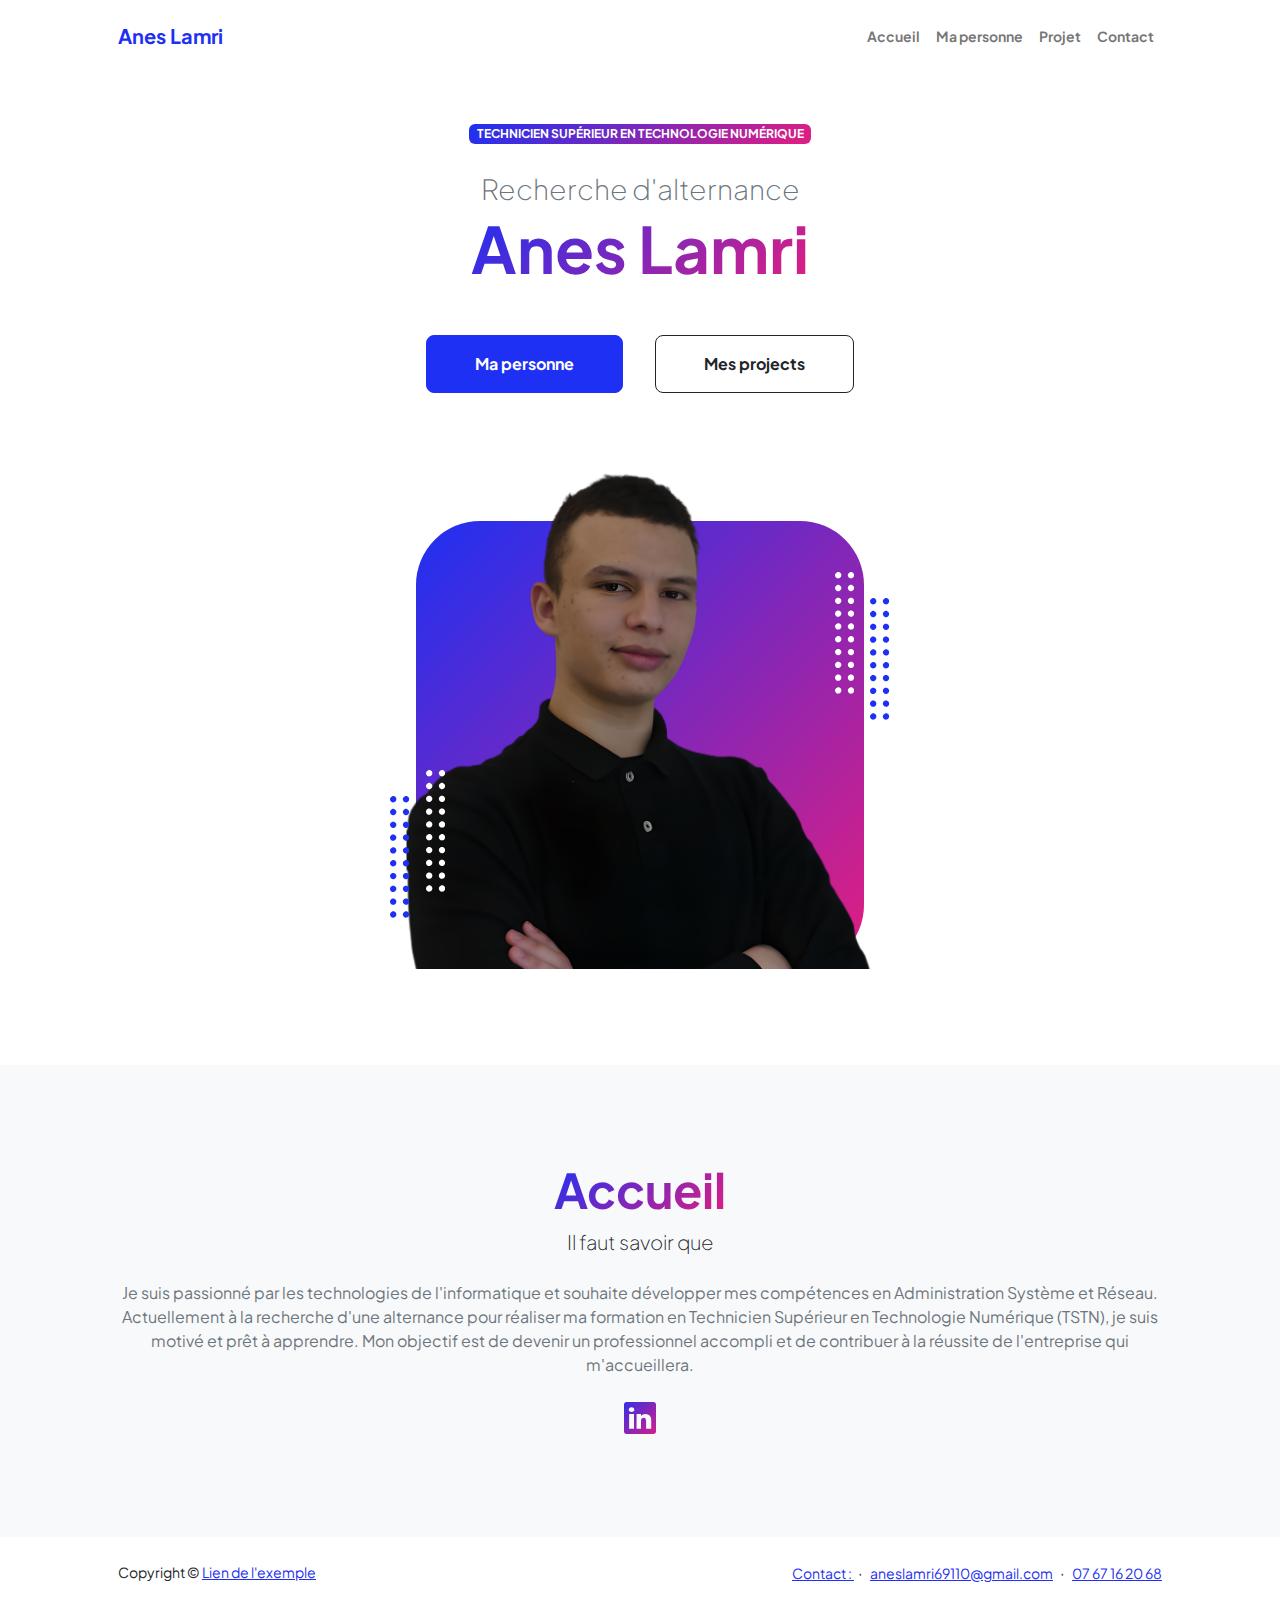
==== index.html @ cb982671 "modification footer, scrollbar, icone" ====
<!DOCTYPE html>
<html lang="fr">

<head>
    <meta charset="utf-8" />
    <meta name="viewport" content="width=device-width, initial-scale=1, shrink-to-fit=no" />
    <meta name="description" content="" />
    <meta name="author" content="" />
    <title>Anes Lamri</title>
    <!-- Favicon-->
    <link rel="icon" type="image/x-icon" href="assets/icone.ico" />
    <!-- Custom Google font-->
    <link rel="preconnect" href="https://fonts.googleapis.com" />
    <link rel="preconnect" href="https://fonts.gstatic.com" crossorigin />
    <link
        href="https://fonts.googleapis.com/css2?family=Plus+Jakarta+Sans:wght@100;200;300;400;500;600;700;800;900&amp;display=swap"
        rel="stylesheet" />
    <!-- Bootstrap icons-->
    <link href="https://cdn.jsdelivr.net/npm/bootstrap-icons@1.8.1/font/bootstrap-icons.css" rel="stylesheet" />
    <!-- Core theme CSS (includes Bootstrap)-->
    <link href="css/styles.css" rel="stylesheet" />
</head>

<body class="d-flex flex-column h-100">
    <main class="flex-shrink-0">
        <!-- Navigation-->
        <nav class="navbar navbar-expand-lg navbar-light bg-white py-3">
            <div class="container px-5">
                <a class="navbar-brand" href="index.html"><span class="fw-bolder text-primary">Anes Lamri</span></a>
                <button class="navbar-toggler" type="button" data-bs-toggle="collapse"
                    data-bs-target="#navbarSupportedContent" aria-controls="navbarSupportedContent"
                    aria-expanded="false" aria-label="Toggle navigation"><span
                        class="navbar-toggler-icon"></span></button>
                <div class="collapse navbar-collapse" id="navbarSupportedContent">
                    <ul class="navbar-nav ms-auto mb-2 mb-lg-0 small fw-bolder">
                        <li class="nav-item"><a class="nav-link" href="index.html">Accueil</a></li>
                        <li class="nav-item"><a class="nav-link" href="resume.html">Ma personne</a></li>
                        <li class="nav-item"><a class="nav-link" href="projects.html">Projet</a></li>
                        <li class="nav-item"><a class="nav-link" href="contact.html">Contact</a></li>
                    </ul>
                </div>
            </div>
        </nav>
        <!-- Header-->
        <header class="py-5">
            <div class="container px-5 pb-5">
                <div class="row gx-5 align-items-center">
                    <div class="col-xxl-5">
                        <!-- Header text content-->
                        <div class="text-center text-xxl-start">
                            <div class="badge bg-gradient-primary-to-secondary text-white mb-4">
                                <div class="text-uppercase">Technicien Supérieur en Technologie Numérique</div>
                            </div>
                            <div class="fs-3 fw-light text-muted">Recherche d'alternance</div>
                            <h1 class="display-3 fw-bolder mb-5"><span class="text-gradient d-inline">Anes Lamri</span>
                            </h1>
                            <div
                                class="d-grid gap-3 d-sm-flex justify-content-sm-center justify-content-xxl-start mb-3">
                                <a class="btn btn-primary btn-lg px-5 py-3 me-sm-3 fs-6 fw-bolder" href="resume.html">Ma
                                    personne</a>
                                <a class="btn btn-outline-dark btn-lg px-5 py-3 fs-6 fw-bolder" href="projects.html">Mes
                                    projects</a>
                            </div>
                        </div>
                    </div>
                    <div class="col-xxl-7">
                        <!-- Header profile picture-->
                        <div class="d-flex justify-content-center mt-5 mt-xxl-0">
                            <div class="profile bg-gradient-primary-to-secondary">
                                <!-- TIP: For best results, use a photo with a transparent background like the demo example below-->
                                <!-- Watch a tutorial on how to do this on YouTube (link)-->
                                <img class="profile-img" src="assets/PhotodeProfil.png" alt="..." />
                                <div class="dots-1">
                                    <!-- SVG Dots-->
                                    <svg version="1.1" xmlns="http://www.w3.org/2000/svg"
                                        xmlns:xlink="http://www.w3.org/1999/xlink" x="0px" y="0px"
                                        viewBox="0 0 191.6 1215.4" style="enable-background: new 0 0 191.6 1215.4"
                                        xml:space="preserve">
                                        <g transform="translate(0.000000,1280.000000) scale(0.100000,-0.100000)">
                                            <path
                                                d="M227.7,12788.6c-105-35-200-141-222-248c-43-206,163-412,369-369c155,32,275,190,260,339c-11,105-90,213-190,262        C383.7,12801.6,289.7,12808.6,227.7,12788.6z">
                                            </path>
                                            <path
                                                d="M1507.7,12788.6c-151-50-253-216-222-362c25-119,136-230,254-255c194-41,395,142,375,339c-11,105-90,213-190,262        C1663.7,12801.6,1569.7,12808.6,1507.7,12788.6z">
                                            </path>
                                            <path
                                                d="M227.7,11508.6c-105-35-200-141-222-248c-43-206,163-412,369-369c155,32,275,190,260,339c-11,105-90,213-190,262        C383.7,11521.6,289.7,11528.6,227.7,11508.6z">
                                            </path>
                                            <path
                                                d="M1507.7,11508.6c-151-50-253-216-222-362c25-119,136-230,254-255c194-41,395,142,375,339c-11,105-90,213-190,262        C1663.7,11521.6,1569.7,11528.6,1507.7,11508.6z">
                                            </path>
                                            <path
                                                d="M227.7,10228.6c-105-35-200-141-222-248c-43-206,163-412,369-369c155,32,275,190,260,339c-11,105-90,213-190,262        C383.7,10241.6,289.7,10248.6,227.7,10228.6z">
                                            </path>
                                            <path
                                                d="M1507.7,10228.6c-105-35-200-141-222-248c-43-206,163-412,369-369c155,32,275,190,260,339c-11,105-90,213-190,262        C1663.7,10241.6,1569.7,10248.6,1507.7,10228.6z">
                                            </path>
                                            <path
                                                d="M227.7,8948.6c-105-35-200-141-222-248c-43-206,163-412,369-369c155,32,275,190,260,339c-11,105-90,213-190,262        C383.7,8961.6,289.7,8968.6,227.7,8948.6z">
                                            </path>
                                            <path
                                                d="M1507.7,8948.6c-105-35-200-141-222-248c-43-206,163-412,369-369c155,32,275,190,260,339c-11,105-90,213-190,262        C1663.7,8961.6,1569.7,8968.6,1507.7,8948.6z">
                                            </path>
                                            <path
                                                d="M227.7,7668.6c-105-35-200-141-222-248c-43-206,163-412,369-369c155,32,275,190,260,339c-11,105-90,213-190,262        C383.7,7681.6,289.7,7688.6,227.7,7668.6z">
                                            </path>
                                            <path
                                                d="M1507.7,7668.6c-105-35-200-141-222-248c-43-206,163-412,369-369c155,32,275,190,260,339c-11,105-90,213-190,262        C1663.7,7681.6,1569.7,7688.6,1507.7,7668.6z">
                                            </path>
                                            <path
                                                d="M227.7,6388.6c-105-35-200-141-222-248c-43-206,163-412,369-369c155,32,275,190,260,339c-11,105-90,213-190,262        C383.7,6401.6,289.7,6408.6,227.7,6388.6z">
                                            </path>
                                            <path
                                                d="M1507.7,6388.6c-105-35-200-141-222-248c-43-206,163-412,369-369c155,32,275,190,260,339c-11,105-90,213-190,262        C1663.7,6401.6,1569.7,6408.6,1507.7,6388.6z">
                                            </path>
                                            <path
                                                d="M227.7,5108.6c-105-35-200-141-222-248c-43-206,163-412,369-369c155,32,275,190,260,339c-11,105-90,213-190,262        C383.7,5121.6,289.7,5128.6,227.7,5108.6z">
                                            </path>
                                            <path
                                                d="M1507.7,5108.6c-105-35-200-141-222-248c-43-206,163-412,369-369c155,32,275,190,260,339c-11,105-90,213-190,262        C1663.7,5121.6,1569.7,5128.6,1507.7,5108.6z">
                                            </path>
                                            <path
                                                d="M227.7,3828.6c-105-35-200-141-222-248c-43-206,163-412,369-369c155,32,275,190,260,339c-11,105-90,213-190,262        C383.7,3841.6,289.7,3848.6,227.7,3828.6z">
                                            </path>
                                            <path
                                                d="M1507.7,3828.6c-105-35-200-141-222-248c-43-206,163-412,369-369c155,32,275,190,260,339c-11,105-90,213-190,262        C1663.7,3841.6,1569.7,3848.6,1507.7,3828.6z">
                                            </path>
                                            <path
                                                d="M227.7,2548.6c-105-35-200-141-222-248c-43-206,163-412,369-369c155,32,275,190,260,339c-11,105-90,213-190,262        C383.7,2561.6,289.7,2568.6,227.7,2548.6z">
                                            </path>
                                            <path
                                                d="M1507.7,2548.6c-105-35-200-141-222-248c-43-206,163-412,369-369c155,32,275,190,260,339c-11,105-90,213-190,262        C1663.7,2561.6,1569.7,2568.6,1507.7,2548.6z">
                                            </path>
                                            <path
                                                d="M227.7,1268.6c-105-35-200-141-222-248c-43-206,163-412,369-369c155,32,275,190,260,339c-11,105-90,213-190,262        C383.7,1281.6,289.7,1288.6,227.7,1268.6z">
                                            </path>
                                            <path
                                                d="M1507.7,1268.6c-105-35-200-141-222-248c-43-206,163-412,369-369c155,32,275,190,260,339c-11,105-90,213-190,262        C1663.7,1281.6,1569.7,1288.6,1507.7,1268.6z">
                                            </path>
                                        </g>
                                    </svg>
                                    <!-- END of SVG dots-->
                                </div>
                                <div class="dots-2">
                                    <!-- SVG Dots-->
                                    <svg version="1.1" xmlns="http://www.w3.org/2000/svg"
                                        xmlns:xlink="http://www.w3.org/1999/xlink" x="0px" y="0px"
                                        viewBox="0 0 191.6 1215.4" style="enable-background: new 0 0 191.6 1215.4"
                                        xml:space="preserve">
                                        <g transform="translate(0.000000,1280.000000) scale(0.100000,-0.100000)">
                                            <path
                                                d="M227.7,12788.6c-105-35-200-141-222-248c-43-206,163-412,369-369c155,32,275,190,260,339c-11,105-90,213-190,262        C383.7,12801.6,289.7,12808.6,227.7,12788.6z">
                                            </path>
                                            <path
                                                d="M1507.7,12788.6c-151-50-253-216-222-362c25-119,136-230,254-255c194-41,395,142,375,339c-11,105-90,213-190,262        C1663.7,12801.6,1569.7,12808.6,1507.7,12788.6z">
                                            </path>
                                            <path
                                                d="M227.7,11508.6c-105-35-200-141-222-248c-43-206,163-412,369-369c155,32,275,190,260,339c-11,105-90,213-190,262        C383.7,11521.6,289.7,11528.6,227.7,11508.6z">
                                            </path>
                                            <path
                                                d="M1507.7,11508.6c-151-50-253-216-222-362c25-119,136-230,254-255c194-41,395,142,375,339c-11,105-90,213-190,262        C1663.7,11521.6,1569.7,11528.6,1507.7,11508.6z">
                                            </path>
                                            <path
                                                d="M227.7,10228.6c-105-35-200-141-222-248c-43-206,163-412,369-369c155,32,275,190,260,339c-11,105-90,213-190,262        C383.7,10241.6,289.7,10248.6,227.7,10228.6z">
                                            </path>
                                            <path
                                                d="M1507.7,10228.6c-105-35-200-141-222-248c-43-206,163-412,369-369c155,32,275,190,260,339c-11,105-90,213-190,262        C1663.7,10241.6,1569.7,10248.6,1507.7,10228.6z">
                                            </path>
                                            <path
                                                d="M227.7,8948.6c-105-35-200-141-222-248c-43-206,163-412,369-369c155,32,275,190,260,339c-11,105-90,213-190,262        C383.7,8961.6,289.7,8968.6,227.7,8948.6z">
                                            </path>
                                            <path
                                                d="M1507.7,8948.6c-105-35-200-141-222-248c-43-206,163-412,369-369c155,32,275,190,260,339c-11,105-90,213-190,262        C1663.7,8961.6,1569.7,8968.6,1507.7,8948.6z">
                                            </path>
                                            <path
                                                d="M227.7,7668.6c-105-35-200-141-222-248c-43-206,163-412,369-369c155,32,275,190,260,339c-11,105-90,213-190,262        C383.7,7681.6,289.7,7688.6,227.7,7668.6z">
                                            </path>
                                            <path
                                                d="M1507.7,7668.6c-105-35-200-141-222-248c-43-206,163-412,369-369c155,32,275,190,260,339c-11,105-90,213-190,262        C1663.7,7681.6,1569.7,7688.6,1507.7,7668.6z">
                                            </path>
                                            <path
                                                d="M227.7,6388.6c-105-35-200-141-222-248c-43-206,163-412,369-369c155,32,275,190,260,339c-11,105-90,213-190,262        C383.7,6401.6,289.7,6408.6,227.7,6388.6z">
                                            </path>
                                            <path
                                                d="M1507.7,6388.6c-105-35-200-141-222-248c-43-206,163-412,369-369c155,32,275,190,260,339c-11,105-90,213-190,262        C1663.7,6401.6,1569.7,6408.6,1507.7,6388.6z">
                                            </path>
                                            <path
                                                d="M227.7,5108.6c-105-35-200-141-222-248c-43-206,163-412,369-369c155,32,275,190,260,339c-11,105-90,213-190,262        C383.7,5121.6,289.7,5128.6,227.7,5108.6z">
                                            </path>
                                            <path
                                                d="M1507.7,5108.6c-105-35-200-141-222-248c-43-206,163-412,369-369c155,32,275,190,260,339c-11,105-90,213-190,262        C1663.7,5121.6,1569.7,5128.6,1507.7,5108.6z">
                                            </path>
                                            <path
                                                d="M227.7,3828.6c-105-35-200-141-222-248c-43-206,163-412,369-369c155,32,275,190,260,339c-11,105-90,213-190,262        C383.7,3841.6,289.7,3848.6,227.7,3828.6z">
                                            </path>
                                            <path
                                                d="M1507.7,3828.6c-105-35-200-141-222-248c-43-206,163-412,369-369c155,32,275,190,260,339c-11,105-90,213-190,262        C1663.7,3841.6,1569.7,3848.6,1507.7,3828.6z">
                                            </path>
                                            <path
                                                d="M227.7,2548.6c-105-35-200-141-222-248c-43-206,163-412,369-369c155,32,275,190,260,339c-11,105-90,213-190,262        C383.7,2561.6,289.7,2568.6,227.7,2548.6z">
                                            </path>
                                            <path
                                                d="M1507.7,2548.6c-105-35-200-141-222-248c-43-206,163-412,369-369c155,32,275,190,260,339c-11,105-90,213-190,262        C1663.7,2561.6,1569.7,2568.6,1507.7,2548.6z">
                                            </path>
                                            <path
                                                d="M227.7,1268.6c-105-35-200-141-222-248c-43-206,163-412,369-369c155,32,275,190,260,339c-11,105-90,213-190,262        C383.7,1281.6,289.7,1288.6,227.7,1268.6z">
                                            </path>
                                            <path
                                                d="M1507.7,1268.6c-105-35-200-141-222-248c-43-206,163-412,369-369c155,32,275,190,260,339c-11,105-90,213-190,262        C1663.7,1281.6,1569.7,1288.6,1507.7,1268.6z">
                                            </path>
                                        </g>
                                    </svg>
                                    <!-- END of SVG dots-->
                                </div>
                                <div class="dots-3">
                                    <!-- SVG Dots-->
                                    <svg version="1.1" xmlns="http://www.w3.org/2000/svg"
                                        xmlns:xlink="http://www.w3.org/1999/xlink" x="0px" y="0px"
                                        viewBox="0 0 191.6 1215.4" style="enable-background: new 0 0 191.6 1215.4"
                                        xml:space="preserve">
                                        <g transform="translate(0.000000,1280.000000) scale(0.100000,-0.100000)">
                                            <path
                                                d="M227.7,12788.6c-105-35-200-141-222-248c-43-206,163-412,369-369c155,32,275,190,260,339c-11,105-90,213-190,262        C383.7,12801.6,289.7,12808.6,227.7,12788.6z">
                                            </path>
                                            <path
                                                d="M1507.7,12788.6c-151-50-253-216-222-362c25-119,136-230,254-255c194-41,395,142,375,339c-11,105-90,213-190,262        C1663.7,12801.6,1569.7,12808.6,1507.7,12788.6z">
                                            </path>
                                            <path
                                                d="M227.7,11508.6c-105-35-200-141-222-248c-43-206,163-412,369-369c155,32,275,190,260,339c-11,105-90,213-190,262        C383.7,11521.6,289.7,11528.6,227.7,11508.6z">
                                            </path>
                                            <path
                                                d="M1507.7,11508.6c-151-50-253-216-222-362c25-119,136-230,254-255c194-41,395,142,375,339c-11,105-90,213-190,262        C1663.7,11521.6,1569.7,11528.6,1507.7,11508.6z">
                                            </path>
                                            <path
                                                d="M227.7,10228.6c-105-35-200-141-222-248c-43-206,163-412,369-369c155,32,275,190,260,339c-11,105-90,213-190,262        C383.7,10241.6,289.7,10248.6,227.7,10228.6z">
                                            </path>
                                            <path
                                                d="M1507.7,10228.6c-105-35-200-141-222-248c-43-206,163-412,369-369c155,32,275,190,260,339c-11,105-90,213-190,262        C1663.7,10241.6,1569.7,10248.6,1507.7,10228.6z">
                                            </path>
                                            <path
                                                d="M227.7,8948.6c-105-35-200-141-222-248c-43-206,163-412,369-369c155,32,275,190,260,339c-11,105-90,213-190,262        C383.7,8961.6,289.7,8968.6,227.7,8948.6z">
                                            </path>
                                            <path
                                                d="M1507.7,8948.6c-105-35-200-141-222-248c-43-206,163-412,369-369c155,32,275,190,260,339c-11,105-90,213-190,262        C1663.7,8961.6,1569.7,8968.6,1507.7,8948.6z">
                                            </path>
                                            <path
                                                d="M227.7,7668.6c-105-35-200-141-222-248c-43-206,163-412,369-369c155,32,275,190,260,339c-11,105-90,213-190,262        C383.7,7681.6,289.7,7688.6,227.7,7668.6z">
                                            </path>
                                            <path
                                                d="M1507.7,7668.6c-105-35-200-141-222-248c-43-206,163-412,369-369c155,32,275,190,260,339c-11,105-90,213-190,262        C1663.7,7681.6,1569.7,7688.6,1507.7,7668.6z">
                                            </path>
                                            <path
                                                d="M227.7,6388.6c-105-35-200-141-222-248c-43-206,163-412,369-369c155,32,275,190,260,339c-11,105-90,213-190,262        C383.7,6401.6,289.7,6408.6,227.7,6388.6z">
                                            </path>
                                            <path
                                                d="M1507.7,6388.6c-105-35-200-141-222-248c-43-206,163-412,369-369c155,32,275,190,260,339c-11,105-90,213-190,262        C1663.7,6401.6,1569.7,6408.6,1507.7,6388.6z">
                                            </path>
                                            <path
                                                d="M227.7,5108.6c-105-35-200-141-222-248c-43-206,163-412,369-369c155,32,275,190,260,339c-11,105-90,213-190,262        C383.7,5121.6,289.7,5128.6,227.7,5108.6z">
                                            </path>
                                            <path
                                                d="M1507.7,5108.6c-105-35-200-141-222-248c-43-206,163-412,369-369c155,32,275,190,260,339c-11,105-90,213-190,262        C1663.7,5121.6,1569.7,5128.6,1507.7,5108.6z">
                                            </path>
                                            <path
                                                d="M227.7,3828.6c-105-35-200-141-222-248c-43-206,163-412,369-369c155,32,275,190,260,339c-11,105-90,213-190,262        C383.7,3841.6,289.7,3848.6,227.7,3828.6z">
                                            </path>
                                            <path
                                                d="M1507.7,3828.6c-105-35-200-141-222-248c-43-206,163-412,369-369c155,32,275,190,260,339c-11,105-90,213-190,262        C1663.7,3841.6,1569.7,3848.6,1507.7,3828.6z">
                                            </path>
                                            <path
                                                d="M227.7,2548.6c-105-35-200-141-222-248c-43-206,163-412,369-369c155,32,275,190,260,339c-11,105-90,213-190,262        C383.7,2561.6,289.7,2568.6,227.7,2548.6z">
                                            </path>
                                            <path
                                                d="M1507.7,2548.6c-105-35-200-141-222-248c-43-206,163-412,369-369c155,32,275,190,260,339c-11,105-90,213-190,262        C1663.7,2561.6,1569.7,2568.6,1507.7,2548.6z">
                                            </path>
                                            <path
                                                d="M227.7,1268.6c-105-35-200-141-222-248c-43-206,163-412,369-369c155,32,275,190,260,339c-11,105-90,213-190,262        C383.7,1281.6,289.7,1288.6,227.7,1268.6z">
                                            </path>
                                            <path
                                                d="M1507.7,1268.6c-105-35-200-141-222-248c-43-206,163-412,369-369c155,32,275,190,260,339c-11,105-90,213-190,262        C1663.7,1281.6,1569.7,1288.6,1507.7,1268.6z">
                                            </path>
                                        </g>
                                    </svg>
                                    <!-- END of SVG dots-->
                                </div>
                                <div class="dots-4">
                                    <!-- SVG Dots-->
                                    <svg version="1.1" xmlns="http://www.w3.org/2000/svg"
                                        xmlns:xlink="http://www.w3.org/1999/xlink" x="0px" y="0px"
                                        viewBox="0 0 191.6 1215.4" style="enable-background: new 0 0 191.6 1215.4"
                                        xml:space="preserve">
                                        <g transform="translate(0.000000,1280.000000) scale(0.100000,-0.100000)">
                                            <path
                                                d="M227.7,12788.6c-105-35-200-141-222-248c-43-206,163-412,369-369c155,32,275,190,260,339c-11,105-90,213-190,262        C383.7,12801.6,289.7,12808.6,227.7,12788.6z">
                                            </path>
                                            <path
                                                d="M1507.7,12788.6c-151-50-253-216-222-362c25-119,136-230,254-255c194-41,395,142,375,339c-11,105-90,213-190,262        C1663.7,12801.6,1569.7,12808.6,1507.7,12788.6z">
                                            </path>
                                            <path
                                                d="M227.7,11508.6c-105-35-200-141-222-248c-43-206,163-412,369-369c155,32,275,190,260,339c-11,105-90,213-190,262        C383.7,11521.6,289.7,11528.6,227.7,11508.6z">
                                            </path>
                                            <path
                                                d="M1507.7,11508.6c-151-50-253-216-222-362c25-119,136-230,254-255c194-41,395,142,375,339c-11,105-90,213-190,262        C1663.7,11521.6,1569.7,11528.6,1507.7,11508.6z">
                                            </path>
                                            <path
                                                d="M227.7,10228.6c-105-35-200-141-222-248c-43-206,163-412,369-369c155,32,275,190,260,339c-11,105-90,213-190,262        C383.7,10241.6,289.7,10248.6,227.7,10228.6z">
                                            </path>
                                            <path
                                                d="M1507.7,10228.6c-105-35-200-141-222-248c-43-206,163-412,369-369c155,32,275,190,260,339c-11,105-90,213-190,262        C1663.7,10241.6,1569.7,10248.6,1507.7,10228.6z">
                                            </path>
                                            <path
                                                d="M227.7,8948.6c-105-35-200-141-222-248c-43-206,163-412,369-369c155,32,275,190,260,339c-11,105-90,213-190,262        C383.7,8961.6,289.7,8968.6,227.7,8948.6z">
                                            </path>
                                            <path
                                                d="M1507.7,8948.6c-105-35-200-141-222-248c-43-206,163-412,369-369c155,32,275,190,260,339c-11,105-90,213-190,262        C1663.7,8961.6,1569.7,8968.6,1507.7,8948.6z">
                                            </path>
                                            <path
                                                d="M227.7,7668.6c-105-35-200-141-222-248c-43-206,163-412,369-369c155,32,275,190,260,339c-11,105-90,213-190,262        C383.7,7681.6,289.7,7688.6,227.7,7668.6z">
                                            </path>
                                            <path
                                                d="M1507.7,7668.6c-105-35-200-141-222-248c-43-206,163-412,369-369c155,32,275,190,260,339c-11,105-90,213-190,262        C1663.7,7681.6,1569.7,7688.6,1507.7,7668.6z">
                                            </path>
                                            <path
                                                d="M227.7,6388.6c-105-35-200-141-222-248c-43-206,163-412,369-369c155,32,275,190,260,339c-11,105-90,213-190,262        C383.7,6401.6,289.7,6408.6,227.7,6388.6z">
                                            </path>
                                            <path
                                                d="M1507.7,6388.6c-105-35-200-141-222-248c-43-206,163-412,369-369c155,32,275,190,260,339c-11,105-90,213-190,262        C1663.7,6401.6,1569.7,6408.6,1507.7,6388.6z">
                                            </path>
                                            <path
                                                d="M227.7,5108.6c-105-35-200-141-222-248c-43-206,163-412,369-369c155,32,275,190,260,339c-11,105-90,213-190,262        C383.7,5121.6,289.7,5128.6,227.7,5108.6z">
                                            </path>
                                            <path
                                                d="M1507.7,5108.6c-105-35-200-141-222-248c-43-206,163-412,369-369c155,32,275,190,260,339c-11,105-90,213-190,262        C1663.7,5121.6,1569.7,5128.6,1507.7,5108.6z">
                                            </path>
                                            <path
                                                d="M227.7,3828.6c-105-35-200-141-222-248c-43-206,163-412,369-369c155,32,275,190,260,339c-11,105-90,213-190,262        C383.7,3841.6,289.7,3848.6,227.7,3828.6z">
                                            </path>
                                            <path
                                                d="M1507.7,3828.6c-105-35-200-141-222-248c-43-206,163-412,369-369c155,32,275,190,260,339c-11,105-90,213-190,262        C1663.7,3841.6,1569.7,3848.6,1507.7,3828.6z">
                                            </path>
                                            <path
                                                d="M227.7,2548.6c-105-35-200-141-222-248c-43-206,163-412,369-369c155,32,275,190,260,339c-11,105-90,213-190,262        C383.7,2561.6,289.7,2568.6,227.7,2548.6z">
                                            </path>
                                            <path
                                                d="M1507.7,2548.6c-105-35-200-141-222-248c-43-206,163-412,369-369c155,32,275,190,260,339c-11,105-90,213-190,262        C1663.7,2561.6,1569.7,2568.6,1507.7,2548.6z">
                                            </path>
                                            <path
                                                d="M227.7,1268.6c-105-35-200-141-222-248c-43-206,163-412,369-369c155,32,275,190,260,339c-11,105-90,213-190,262        C383.7,1281.6,289.7,1288.6,227.7,1268.6z">
                                            </path>
                                            <path
                                                d="M1507.7,1268.6c-105-35-200-141-222-248c-43-206,163-412,369-369c155,32,275,190,260,339c-11,105-90,213-190,262        C1663.7,1281.6,1569.7,1288.6,1507.7,1268.6z">
                                            </path>
                                        </g>
                                    </svg>
                                    <!-- END of SVG dots-->
                                </div>
                            </div>
                        </div>
                    </div>
                </div>
            </div>
        </header>
        <!-- About Section-->
        <section class="bg-light py-5">
            <div class="container px-5">
                <div class="row gx-5 justify-content-center">
                    <div class="col-xxl-8">
                        <div class="text-center my-5">
                            <h2 class="display-5 fw-bolder"><span class="text-gradient d-inline">Accueil</span></h2>
                            <p class="lead fw-light mb-4">Il faut savoir que</p>
                            <p class="text-muted">Je suis passionné par les technologies de
                                l'informatique et souhaite développer mes
                                compétences en Administration Système et Réseau.
                                Actuellement à la recherche d'une alternance pour
                                réaliser ma formation en Technicien Supérieur en
                                Technologie Numérique (TSTN), je suis motivé et
                                prêt à apprendre. Mon objectif est de devenir un
                                professionnel accompli et de contribuer à la
                                réussite de l'entreprise qui m'accueillera.</p>
                            <div class="d-flex justify-content-center fs-2 gap-4">
                                <a class="text-gradient" href="https://www.linkedin.com/in/anes-lamri">
                                    <i class="bi bi-linkedin"></i>
                                </a>
                            </div>
                        </div>
                    </div>
                </div>
            </div>
        </section>
    </main>

    <footer class="bg-white py-4 mt-auto">
        <div class="container px-5">
            <div class="row align-items-center justify-content-between flex-column flex-sm-row">
                <div class="col-auto">
                    <div class="small m-0">Copyright &copy; <a href="https://startbootstrap.com/theme/personal">Lien de
                            l'exemple</a></div>
                </div>
                <div class="col-auto">
                    <a class="small">Contact : </a>
                    <span class="mx-1">&middot;</span>
                    <a class="small">aneslamri69110@gmail.com</a>
                    <span class="mx-1">&middot;</span>
                    <a class="small">07 67 16 20 68</a>
                </div>
            </div>
        </div>
    </footer>

    <!-- Bootstrap core JS-->
    <script src="https://cdn.jsdelivr.net/npm/bootstrap@5.2.3/dist/js/bootstrap.bundle.min.js"></script>
    <!-- Core theme JS-->
    <script src="js/scripts.js"></script>
</body>

</html>
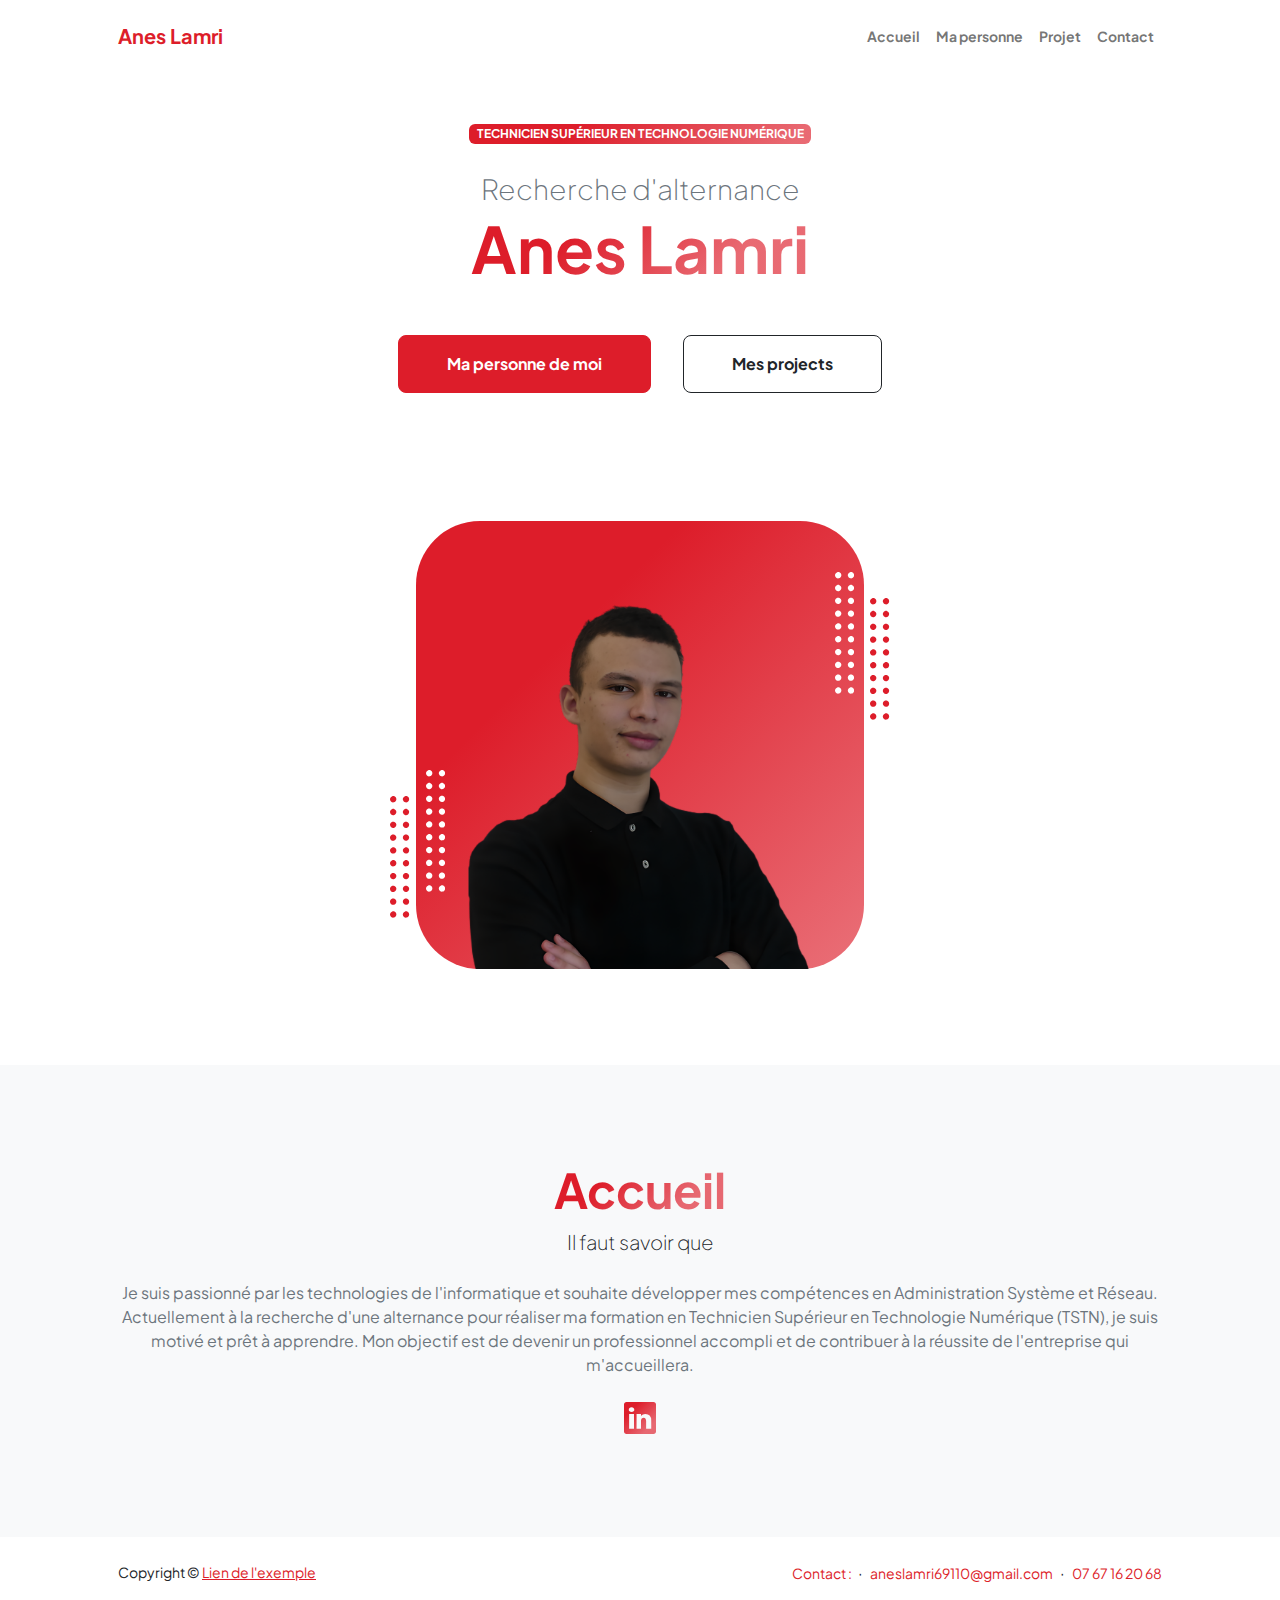
==== commit bbdf9ac9: "Merge pull request #1 from Anes69/Anes69-patch-1" ====
--- a/index.html
+++ b/index.html
@@ -57,7 +57,7 @@
                             <div
                                 class="d-grid gap-3 d-sm-flex justify-content-sm-center justify-content-xxl-start mb-3">
                                 <a class="btn btn-primary btn-lg px-5 py-3 me-sm-3 fs-6 fw-bolder" href="resume.html">Ma
-                                    personne</a>
+                                    personne de moi</a>
                                 <a class="btn btn-outline-dark btn-lg px-5 py-3 fs-6 fw-bolder" href="projects.html">Mes
                                     projects</a>
                             </div>
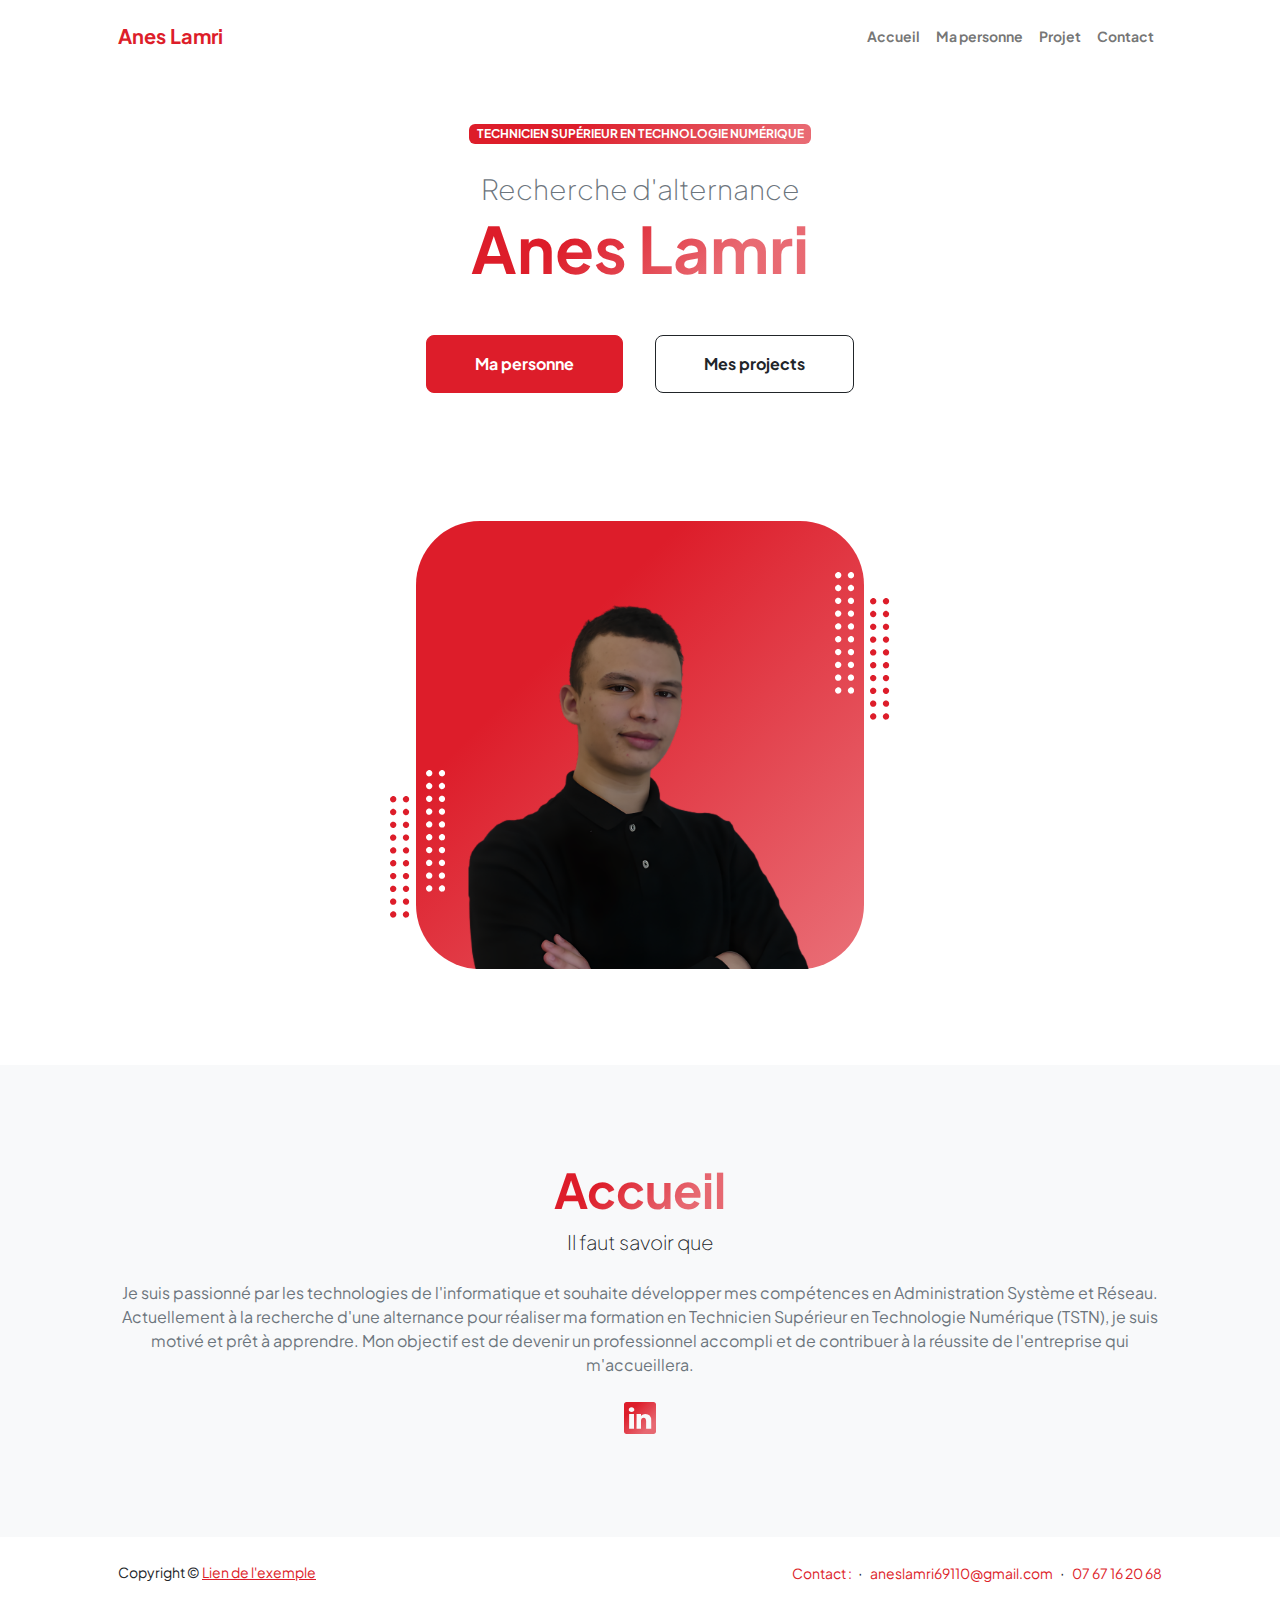
==== commit 38ddf101: "correction du test" ====
--- a/index.html
+++ b/index.html
@@ -57,7 +57,7 @@
                             <div
                                 class="d-grid gap-3 d-sm-flex justify-content-sm-center justify-content-xxl-start mb-3">
                                 <a class="btn btn-primary btn-lg px-5 py-3 me-sm-3 fs-6 fw-bolder" href="resume.html">Ma
-                                    personne de moi</a>
+                                    personne</a>
                                 <a class="btn btn-outline-dark btn-lg px-5 py-3 fs-6 fw-bolder" href="projects.html">Mes
                                     projects</a>
                             </div>
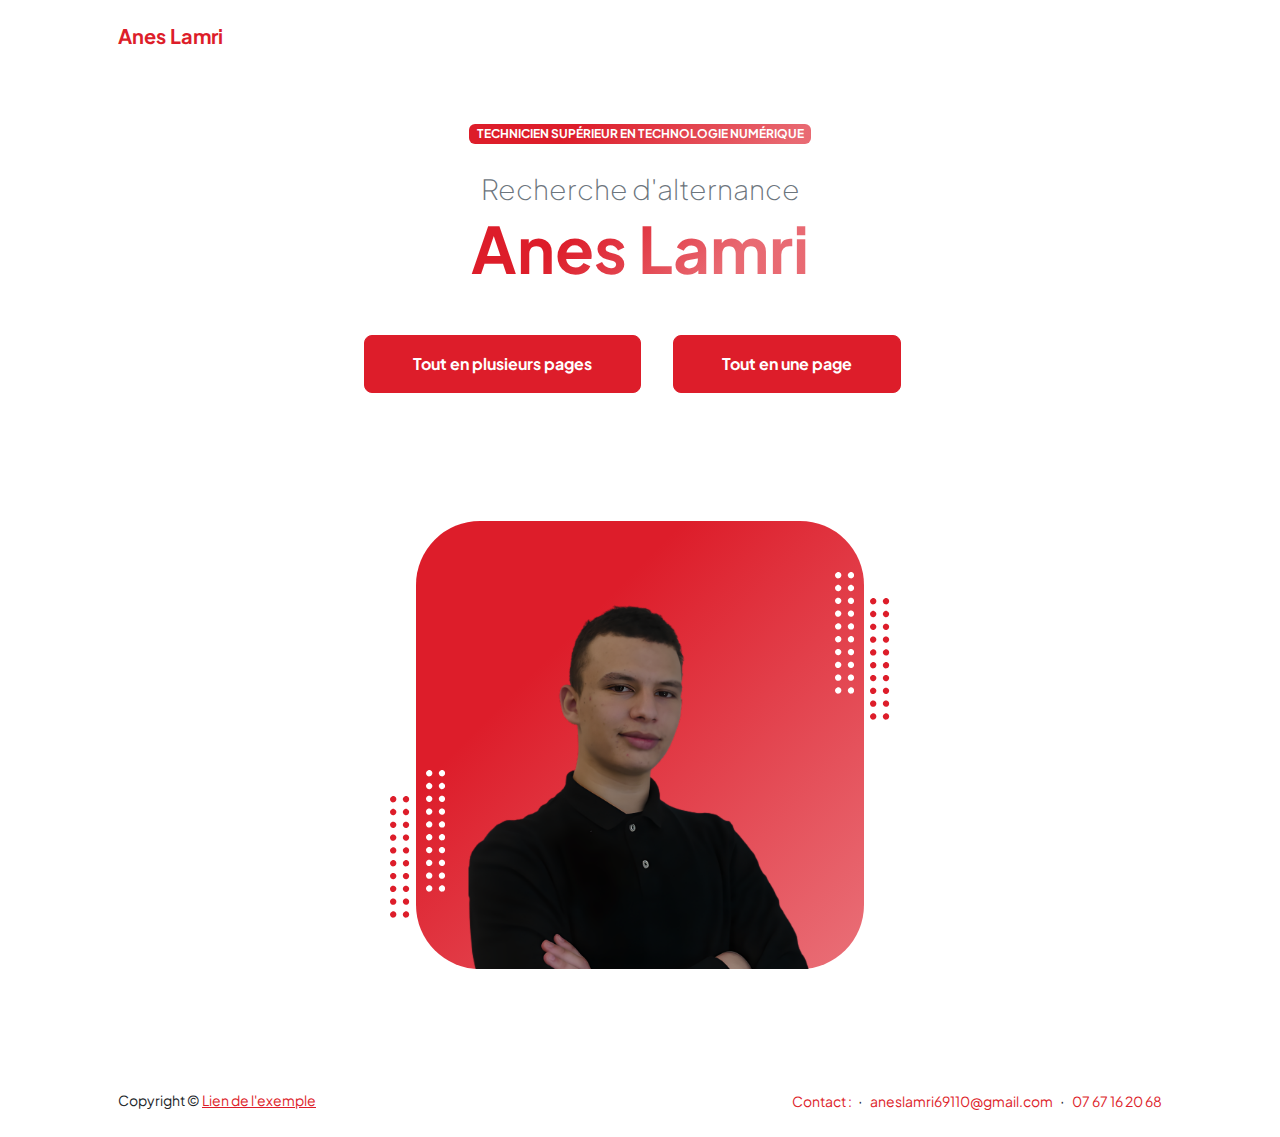
==== commit 573e2541: "Correction" ====
--- a/index.html
+++ b/index.html
@@ -1,416 +1,377 @@
-<!DOCTYPE html>
-<html lang="fr">
-
-<head>
-    <meta charset="utf-8" />
-    <meta name="viewport" content="width=device-width, initial-scale=1, shrink-to-fit=no" />
-    <meta name="description" content="" />
-    <meta name="author" content="" />
-    <title>Anes Lamri</title>
-    <!-- Favicon-->
-    <link rel="icon" type="image/x-icon" href="assets/icone.ico" />
-    <!-- Custom Google font-->
-    <link rel="preconnect" href="https://fonts.googleapis.com" />
-    <link rel="preconnect" href="https://fonts.gstatic.com" crossorigin />
-    <link
-        href="https://fonts.googleapis.com/css2?family=Plus+Jakarta+Sans:wght@100;200;300;400;500;600;700;800;900&amp;display=swap"
-        rel="stylesheet" />
-    <!-- Bootstrap icons-->
-    <link href="https://cdn.jsdelivr.net/npm/bootstrap-icons@1.8.1/font/bootstrap-icons.css" rel="stylesheet" />
-    <!-- Core theme CSS (includes Bootstrap)-->
-    <link href="css/styles.css" rel="stylesheet" />
-</head>
-
-<body class="d-flex flex-column h-100">
-    <main class="flex-shrink-0">
-        <!-- Navigation-->
-        <nav class="navbar navbar-expand-lg navbar-light bg-white py-3">
-            <div class="container px-5">
-                <a class="navbar-brand" href="index.html"><span class="fw-bolder text-primary">Anes Lamri</span></a>
-                <button class="navbar-toggler" type="button" data-bs-toggle="collapse"
-                    data-bs-target="#navbarSupportedContent" aria-controls="navbarSupportedContent"
-                    aria-expanded="false" aria-label="Toggle navigation"><span
-                        class="navbar-toggler-icon"></span></button>
-                <div class="collapse navbar-collapse" id="navbarSupportedContent">
-                    <ul class="navbar-nav ms-auto mb-2 mb-lg-0 small fw-bolder">
-                        <li class="nav-item"><a class="nav-link" href="index.html">Accueil</a></li>
-                        <li class="nav-item"><a class="nav-link" href="resume.html">Ma personne</a></li>
-                        <li class="nav-item"><a class="nav-link" href="projects.html">Projet</a></li>
-                        <li class="nav-item"><a class="nav-link" href="contact.html">Contact</a></li>
-                    </ul>
-                </div>
-            </div>
-        </nav>
-        <!-- Header-->
-        <header class="py-5">
-            <div class="container px-5 pb-5">
-                <div class="row gx-5 align-items-center">
-                    <div class="col-xxl-5">
-                        <!-- Header text content-->
-                        <div class="text-center text-xxl-start">
-                            <div class="badge bg-gradient-primary-to-secondary text-white mb-4">
-                                <div class="text-uppercase">Technicien Supérieur en Technologie Numérique</div>
-                            </div>
-                            <div class="fs-3 fw-light text-muted">Recherche d'alternance</div>
-                            <h1 class="display-3 fw-bolder mb-5"><span class="text-gradient d-inline">Anes Lamri</span>
-                            </h1>
-                            <div
-                                class="d-grid gap-3 d-sm-flex justify-content-sm-center justify-content-xxl-start mb-3">
-                                <a class="btn btn-primary btn-lg px-5 py-3 me-sm-3 fs-6 fw-bolder" href="resume.html">Ma
-                                    personne</a>
-                                <a class="btn btn-outline-dark btn-lg px-5 py-3 fs-6 fw-bolder" href="projects.html">Mes
-                                    projects</a>
-                            </div>
-                        </div>
-                    </div>
-                    <div class="col-xxl-7">
-                        <!-- Header profile picture-->
-                        <div class="d-flex justify-content-center mt-5 mt-xxl-0">
-                            <div class="profile bg-gradient-primary-to-secondary">
-                                <!-- TIP: For best results, use a photo with a transparent background like the demo example below-->
-                                <!-- Watch a tutorial on how to do this on YouTube (link)-->
-                                <img class="profile-img" src="assets/PhotodeProfil.png" alt="..." />
-                                <div class="dots-1">
-                                    <!-- SVG Dots-->
-                                    <svg version="1.1" xmlns="http://www.w3.org/2000/svg"
-                                        xmlns:xlink="http://www.w3.org/1999/xlink" x="0px" y="0px"
-                                        viewBox="0 0 191.6 1215.4" style="enable-background: new 0 0 191.6 1215.4"
-                                        xml:space="preserve">
-                                        <g transform="translate(0.000000,1280.000000) scale(0.100000,-0.100000)">
-                                            <path
-                                                d="M227.7,12788.6c-105-35-200-141-222-248c-43-206,163-412,369-369c155,32,275,190,260,339c-11,105-90,213-190,262        C383.7,12801.6,289.7,12808.6,227.7,12788.6z">
-                                            </path>
-                                            <path
-                                                d="M1507.7,12788.6c-151-50-253-216-222-362c25-119,136-230,254-255c194-41,395,142,375,339c-11,105-90,213-190,262        C1663.7,12801.6,1569.7,12808.6,1507.7,12788.6z">
-                                            </path>
-                                            <path
-                                                d="M227.7,11508.6c-105-35-200-141-222-248c-43-206,163-412,369-369c155,32,275,190,260,339c-11,105-90,213-190,262        C383.7,11521.6,289.7,11528.6,227.7,11508.6z">
-                                            </path>
-                                            <path
-                                                d="M1507.7,11508.6c-151-50-253-216-222-362c25-119,136-230,254-255c194-41,395,142,375,339c-11,105-90,213-190,262        C1663.7,11521.6,1569.7,11528.6,1507.7,11508.6z">
-                                            </path>
-                                            <path
-                                                d="M227.7,10228.6c-105-35-200-141-222-248c-43-206,163-412,369-369c155,32,275,190,260,339c-11,105-90,213-190,262        C383.7,10241.6,289.7,10248.6,227.7,10228.6z">
-                                            </path>
-                                            <path
-                                                d="M1507.7,10228.6c-105-35-200-141-222-248c-43-206,163-412,369-369c155,32,275,190,260,339c-11,105-90,213-190,262        C1663.7,10241.6,1569.7,10248.6,1507.7,10228.6z">
-                                            </path>
-                                            <path
-                                                d="M227.7,8948.6c-105-35-200-141-222-248c-43-206,163-412,369-369c155,32,275,190,260,339c-11,105-90,213-190,262        C383.7,8961.6,289.7,8968.6,227.7,8948.6z">
-                                            </path>
-                                            <path
-                                                d="M1507.7,8948.6c-105-35-200-141-222-248c-43-206,163-412,369-369c155,32,275,190,260,339c-11,105-90,213-190,262        C1663.7,8961.6,1569.7,8968.6,1507.7,8948.6z">
-                                            </path>
-                                            <path
-                                                d="M227.7,7668.6c-105-35-200-141-222-248c-43-206,163-412,369-369c155,32,275,190,260,339c-11,105-90,213-190,262        C383.7,7681.6,289.7,7688.6,227.7,7668.6z">
-                                            </path>
-                                            <path
-                                                d="M1507.7,7668.6c-105-35-200-141-222-248c-43-206,163-412,369-369c155,32,275,190,260,339c-11,105-90,213-190,262        C1663.7,7681.6,1569.7,7688.6,1507.7,7668.6z">
-                                            </path>
-                                            <path
-                                                d="M227.7,6388.6c-105-35-200-141-222-248c-43-206,163-412,369-369c155,32,275,190,260,339c-11,105-90,213-190,262        C383.7,6401.6,289.7,6408.6,227.7,6388.6z">
-                                            </path>
-                                            <path
-                                                d="M1507.7,6388.6c-105-35-200-141-222-248c-43-206,163-412,369-369c155,32,275,190,260,339c-11,105-90,213-190,262        C1663.7,6401.6,1569.7,6408.6,1507.7,6388.6z">
-                                            </path>
-                                            <path
-                                                d="M227.7,5108.6c-105-35-200-141-222-248c-43-206,163-412,369-369c155,32,275,190,260,339c-11,105-90,213-190,262        C383.7,5121.6,289.7,5128.6,227.7,5108.6z">
-                                            </path>
-                                            <path
-                                                d="M1507.7,5108.6c-105-35-200-141-222-248c-43-206,163-412,369-369c155,32,275,190,260,339c-11,105-90,213-190,262        C1663.7,5121.6,1569.7,5128.6,1507.7,5108.6z">
-                                            </path>
-                                            <path
-                                                d="M227.7,3828.6c-105-35-200-141-222-248c-43-206,163-412,369-369c155,32,275,190,260,339c-11,105-90,213-190,262        C383.7,3841.6,289.7,3848.6,227.7,3828.6z">
-                                            </path>
-                                            <path
-                                                d="M1507.7,3828.6c-105-35-200-141-222-248c-43-206,163-412,369-369c155,32,275,190,260,339c-11,105-90,213-190,262        C1663.7,3841.6,1569.7,3848.6,1507.7,3828.6z">
-                                            </path>
-                                            <path
-                                                d="M227.7,2548.6c-105-35-200-141-222-248c-43-206,163-412,369-369c155,32,275,190,260,339c-11,105-90,213-190,262        C383.7,2561.6,289.7,2568.6,227.7,2548.6z">
-                                            </path>
-                                            <path
-                                                d="M1507.7,2548.6c-105-35-200-141-222-248c-43-206,163-412,369-369c155,32,275,190,260,339c-11,105-90,213-190,262        C1663.7,2561.6,1569.7,2568.6,1507.7,2548.6z">
-                                            </path>
-                                            <path
-                                                d="M227.7,1268.6c-105-35-200-141-222-248c-43-206,163-412,369-369c155,32,275,190,260,339c-11,105-90,213-190,262        C383.7,1281.6,289.7,1288.6,227.7,1268.6z">
-                                            </path>
-                                            <path
-                                                d="M1507.7,1268.6c-105-35-200-141-222-248c-43-206,163-412,369-369c155,32,275,190,260,339c-11,105-90,213-190,262        C1663.7,1281.6,1569.7,1288.6,1507.7,1268.6z">
-                                            </path>
-                                        </g>
-                                    </svg>
-                                    <!-- END of SVG dots-->
-                                </div>
-                                <div class="dots-2">
-                                    <!-- SVG Dots-->
-                                    <svg version="1.1" xmlns="http://www.w3.org/2000/svg"
-                                        xmlns:xlink="http://www.w3.org/1999/xlink" x="0px" y="0px"
-                                        viewBox="0 0 191.6 1215.4" style="enable-background: new 0 0 191.6 1215.4"
-                                        xml:space="preserve">
-                                        <g transform="translate(0.000000,1280.000000) scale(0.100000,-0.100000)">
-                                            <path
-                                                d="M227.7,12788.6c-105-35-200-141-222-248c-43-206,163-412,369-369c155,32,275,190,260,339c-11,105-90,213-190,262        C383.7,12801.6,289.7,12808.6,227.7,12788.6z">
-                                            </path>
-                                            <path
-                                                d="M1507.7,12788.6c-151-50-253-216-222-362c25-119,136-230,254-255c194-41,395,142,375,339c-11,105-90,213-190,262        C1663.7,12801.6,1569.7,12808.6,1507.7,12788.6z">
-                                            </path>
-                                            <path
-                                                d="M227.7,11508.6c-105-35-200-141-222-248c-43-206,163-412,369-369c155,32,275,190,260,339c-11,105-90,213-190,262        C383.7,11521.6,289.7,11528.6,227.7,11508.6z">
-                                            </path>
-                                            <path
-                                                d="M1507.7,11508.6c-151-50-253-216-222-362c25-119,136-230,254-255c194-41,395,142,375,339c-11,105-90,213-190,262        C1663.7,11521.6,1569.7,11528.6,1507.7,11508.6z">
-                                            </path>
-                                            <path
-                                                d="M227.7,10228.6c-105-35-200-141-222-248c-43-206,163-412,369-369c155,32,275,190,260,339c-11,105-90,213-190,262        C383.7,10241.6,289.7,10248.6,227.7,10228.6z">
-                                            </path>
-                                            <path
-                                                d="M1507.7,10228.6c-105-35-200-141-222-248c-43-206,163-412,369-369c155,32,275,190,260,339c-11,105-90,213-190,262        C1663.7,10241.6,1569.7,10248.6,1507.7,10228.6z">
-                                            </path>
-                                            <path
-                                                d="M227.7,8948.6c-105-35-200-141-222-248c-43-206,163-412,369-369c155,32,275,190,260,339c-11,105-90,213-190,262        C383.7,8961.6,289.7,8968.6,227.7,8948.6z">
-                                            </path>
-                                            <path
-                                                d="M1507.7,8948.6c-105-35-200-141-222-248c-43-206,163-412,369-369c155,32,275,190,260,339c-11,105-90,213-190,262        C1663.7,8961.6,1569.7,8968.6,1507.7,8948.6z">
-                                            </path>
-                                            <path
-                                                d="M227.7,7668.6c-105-35-200-141-222-248c-43-206,163-412,369-369c155,32,275,190,260,339c-11,105-90,213-190,262        C383.7,7681.6,289.7,7688.6,227.7,7668.6z">
-                                            </path>
-                                            <path
-                                                d="M1507.7,7668.6c-105-35-200-141-222-248c-43-206,163-412,369-369c155,32,275,190,260,339c-11,105-90,213-190,262        C1663.7,7681.6,1569.7,7688.6,1507.7,7668.6z">
-                                            </path>
-                                            <path
-                                                d="M227.7,6388.6c-105-35-200-141-222-248c-43-206,163-412,369-369c155,32,275,190,260,339c-11,105-90,213-190,262        C383.7,6401.6,289.7,6408.6,227.7,6388.6z">
-                                            </path>
-                                            <path
-                                                d="M1507.7,6388.6c-105-35-200-141-222-248c-43-206,163-412,369-369c155,32,275,190,260,339c-11,105-90,213-190,262        C1663.7,6401.6,1569.7,6408.6,1507.7,6388.6z">
-                                            </path>
-                                            <path
-                                                d="M227.7,5108.6c-105-35-200-141-222-248c-43-206,163-412,369-369c155,32,275,190,260,339c-11,105-90,213-190,262        C383.7,5121.6,289.7,5128.6,227.7,5108.6z">
-                                            </path>
-                                            <path
-                                                d="M1507.7,5108.6c-105-35-200-141-222-248c-43-206,163-412,369-369c155,32,275,190,260,339c-11,105-90,213-190,262        C1663.7,5121.6,1569.7,5128.6,1507.7,5108.6z">
-                                            </path>
-                                            <path
-                                                d="M227.7,3828.6c-105-35-200-141-222-248c-43-206,163-412,369-369c155,32,275,190,260,339c-11,105-90,213-190,262        C383.7,3841.6,289.7,3848.6,227.7,3828.6z">
-                                            </path>
-                                            <path
-                                                d="M1507.7,3828.6c-105-35-200-141-222-248c-43-206,163-412,369-369c155,32,275,190,260,339c-11,105-90,213-190,262        C1663.7,3841.6,1569.7,3848.6,1507.7,3828.6z">
-                                            </path>
-                                            <path
-                                                d="M227.7,2548.6c-105-35-200-141-222-248c-43-206,163-412,369-369c155,32,275,190,260,339c-11,105-90,213-190,262        C383.7,2561.6,289.7,2568.6,227.7,2548.6z">
-                                            </path>
-                                            <path
-                                                d="M1507.7,2548.6c-105-35-200-141-222-248c-43-206,163-412,369-369c155,32,275,190,260,339c-11,105-90,213-190,262        C1663.7,2561.6,1569.7,2568.6,1507.7,2548.6z">
-                                            </path>
-                                            <path
-                                                d="M227.7,1268.6c-105-35-200-141-222-248c-43-206,163-412,369-369c155,32,275,190,260,339c-11,105-90,213-190,262        C383.7,1281.6,289.7,1288.6,227.7,1268.6z">
-                                            </path>
-                                            <path
-                                                d="M1507.7,1268.6c-105-35-200-141-222-248c-43-206,163-412,369-369c155,32,275,190,260,339c-11,105-90,213-190,262        C1663.7,1281.6,1569.7,1288.6,1507.7,1268.6z">
-                                            </path>
-                                        </g>
-                                    </svg>
-                                    <!-- END of SVG dots-->
-                                </div>
-                                <div class="dots-3">
-                                    <!-- SVG Dots-->
-                                    <svg version="1.1" xmlns="http://www.w3.org/2000/svg"
-                                        xmlns:xlink="http://www.w3.org/1999/xlink" x="0px" y="0px"
-                                        viewBox="0 0 191.6 1215.4" style="enable-background: new 0 0 191.6 1215.4"
-                                        xml:space="preserve">
-                                        <g transform="translate(0.000000,1280.000000) scale(0.100000,-0.100000)">
-                                            <path
-                                                d="M227.7,12788.6c-105-35-200-141-222-248c-43-206,163-412,369-369c155,32,275,190,260,339c-11,105-90,213-190,262        C383.7,12801.6,289.7,12808.6,227.7,12788.6z">
-                                            </path>
-                                            <path
-                                                d="M1507.7,12788.6c-151-50-253-216-222-362c25-119,136-230,254-255c194-41,395,142,375,339c-11,105-90,213-190,262        C1663.7,12801.6,1569.7,12808.6,1507.7,12788.6z">
-                                            </path>
-                                            <path
-                                                d="M227.7,11508.6c-105-35-200-141-222-248c-43-206,163-412,369-369c155,32,275,190,260,339c-11,105-90,213-190,262        C383.7,11521.6,289.7,11528.6,227.7,11508.6z">
-                                            </path>
-                                            <path
-                                                d="M1507.7,11508.6c-151-50-253-216-222-362c25-119,136-230,254-255c194-41,395,142,375,339c-11,105-90,213-190,262        C1663.7,11521.6,1569.7,11528.6,1507.7,11508.6z">
-                                            </path>
-                                            <path
-                                                d="M227.7,10228.6c-105-35-200-141-222-248c-43-206,163-412,369-369c155,32,275,190,260,339c-11,105-90,213-190,262        C383.7,10241.6,289.7,10248.6,227.7,10228.6z">
-                                            </path>
-                                            <path
-                                                d="M1507.7,10228.6c-105-35-200-141-222-248c-43-206,163-412,369-369c155,32,275,190,260,339c-11,105-90,213-190,262        C1663.7,10241.6,1569.7,10248.6,1507.7,10228.6z">
-                                            </path>
-                                            <path
-                                                d="M227.7,8948.6c-105-35-200-141-222-248c-43-206,163-412,369-369c155,32,275,190,260,339c-11,105-90,213-190,262        C383.7,8961.6,289.7,8968.6,227.7,8948.6z">
-                                            </path>
-                                            <path
-                                                d="M1507.7,8948.6c-105-35-200-141-222-248c-43-206,163-412,369-369c155,32,275,190,260,339c-11,105-90,213-190,262        C1663.7,8961.6,1569.7,8968.6,1507.7,8948.6z">
-                                            </path>
-                                            <path
-                                                d="M227.7,7668.6c-105-35-200-141-222-248c-43-206,163-412,369-369c155,32,275,190,260,339c-11,105-90,213-190,262        C383.7,7681.6,289.7,7688.6,227.7,7668.6z">
-                                            </path>
-                                            <path
-                                                d="M1507.7,7668.6c-105-35-200-141-222-248c-43-206,163-412,369-369c155,32,275,190,260,339c-11,105-90,213-190,262        C1663.7,7681.6,1569.7,7688.6,1507.7,7668.6z">
-                                            </path>
-                                            <path
-                                                d="M227.7,6388.6c-105-35-200-141-222-248c-43-206,163-412,369-369c155,32,275,190,260,339c-11,105-90,213-190,262        C383.7,6401.6,289.7,6408.6,227.7,6388.6z">
-                                            </path>
-                                            <path
-                                                d="M1507.7,6388.6c-105-35-200-141-222-248c-43-206,163-412,369-369c155,32,275,190,260,339c-11,105-90,213-190,262        C1663.7,6401.6,1569.7,6408.6,1507.7,6388.6z">
-                                            </path>
-                                            <path
-                                                d="M227.7,5108.6c-105-35-200-141-222-248c-43-206,163-412,369-369c155,32,275,190,260,339c-11,105-90,213-190,262        C383.7,5121.6,289.7,5128.6,227.7,5108.6z">
-                                            </path>
-                                            <path
-                                                d="M1507.7,5108.6c-105-35-200-141-222-248c-43-206,163-412,369-369c155,32,275,190,260,339c-11,105-90,213-190,262        C1663.7,5121.6,1569.7,5128.6,1507.7,5108.6z">
-                                            </path>
-                                            <path
-                                                d="M227.7,3828.6c-105-35-200-141-222-248c-43-206,163-412,369-369c155,32,275,190,260,339c-11,105-90,213-190,262        C383.7,3841.6,289.7,3848.6,227.7,3828.6z">
-                                            </path>
-                                            <path
-                                                d="M1507.7,3828.6c-105-35-200-141-222-248c-43-206,163-412,369-369c155,32,275,190,260,339c-11,105-90,213-190,262        C1663.7,3841.6,1569.7,3848.6,1507.7,3828.6z">
-                                            </path>
-                                            <path
-                                                d="M227.7,2548.6c-105-35-200-141-222-248c-43-206,163-412,369-369c155,32,275,190,260,339c-11,105-90,213-190,262        C383.7,2561.6,289.7,2568.6,227.7,2548.6z">
-                                            </path>
-                                            <path
-                                                d="M1507.7,2548.6c-105-35-200-141-222-248c-43-206,163-412,369-369c155,32,275,190,260,339c-11,105-90,213-190,262        C1663.7,2561.6,1569.7,2568.6,1507.7,2548.6z">
-                                            </path>
-                                            <path
-                                                d="M227.7,1268.6c-105-35-200-141-222-248c-43-206,163-412,369-369c155,32,275,190,260,339c-11,105-90,213-190,262        C383.7,1281.6,289.7,1288.6,227.7,1268.6z">
-                                            </path>
-                                            <path
-                                                d="M1507.7,1268.6c-105-35-200-141-222-248c-43-206,163-412,369-369c155,32,275,190,260,339c-11,105-90,213-190,262        C1663.7,1281.6,1569.7,1288.6,1507.7,1268.6z">
-                                            </path>
-                                        </g>
-                                    </svg>
-                                    <!-- END of SVG dots-->
-                                </div>
-                                <div class="dots-4">
-                                    <!-- SVG Dots-->
-                                    <svg version="1.1" xmlns="http://www.w3.org/2000/svg"
-                                        xmlns:xlink="http://www.w3.org/1999/xlink" x="0px" y="0px"
-                                        viewBox="0 0 191.6 1215.4" style="enable-background: new 0 0 191.6 1215.4"
-                                        xml:space="preserve">
-                                        <g transform="translate(0.000000,1280.000000) scale(0.100000,-0.100000)">
-                                            <path
-                                                d="M227.7,12788.6c-105-35-200-141-222-248c-43-206,163-412,369-369c155,32,275,190,260,339c-11,105-90,213-190,262        C383.7,12801.6,289.7,12808.6,227.7,12788.6z">
-                                            </path>
-                                            <path
-                                                d="M1507.7,12788.6c-151-50-253-216-222-362c25-119,136-230,254-255c194-41,395,142,375,339c-11,105-90,213-190,262        C1663.7,12801.6,1569.7,12808.6,1507.7,12788.6z">
-                                            </path>
-                                            <path
-                                                d="M227.7,11508.6c-105-35-200-141-222-248c-43-206,163-412,369-369c155,32,275,190,260,339c-11,105-90,213-190,262        C383.7,11521.6,289.7,11528.6,227.7,11508.6z">
-                                            </path>
-                                            <path
-                                                d="M1507.7,11508.6c-151-50-253-216-222-362c25-119,136-230,254-255c194-41,395,142,375,339c-11,105-90,213-190,262        C1663.7,11521.6,1569.7,11528.6,1507.7,11508.6z">
-                                            </path>
-                                            <path
-                                                d="M227.7,10228.6c-105-35-200-141-222-248c-43-206,163-412,369-369c155,32,275,190,260,339c-11,105-90,213-190,262        C383.7,10241.6,289.7,10248.6,227.7,10228.6z">
-                                            </path>
-                                            <path
-                                                d="M1507.7,10228.6c-105-35-200-141-222-248c-43-206,163-412,369-369c155,32,275,190,260,339c-11,105-90,213-190,262        C1663.7,10241.6,1569.7,10248.6,1507.7,10228.6z">
-                                            </path>
-                                            <path
-                                                d="M227.7,8948.6c-105-35-200-141-222-248c-43-206,163-412,369-369c155,32,275,190,260,339c-11,105-90,213-190,262        C383.7,8961.6,289.7,8968.6,227.7,8948.6z">
-                                            </path>
-                                            <path
-                                                d="M1507.7,8948.6c-105-35-200-141-222-248c-43-206,163-412,369-369c155,32,275,190,260,339c-11,105-90,213-190,262        C1663.7,8961.6,1569.7,8968.6,1507.7,8948.6z">
-                                            </path>
-                                            <path
-                                                d="M227.7,7668.6c-105-35-200-141-222-248c-43-206,163-412,369-369c155,32,275,190,260,339c-11,105-90,213-190,262        C383.7,7681.6,289.7,7688.6,227.7,7668.6z">
-                                            </path>
-                                            <path
-                                                d="M1507.7,7668.6c-105-35-200-141-222-248c-43-206,163-412,369-369c155,32,275,190,260,339c-11,105-90,213-190,262        C1663.7,7681.6,1569.7,7688.6,1507.7,7668.6z">
-                                            </path>
-                                            <path
-                                                d="M227.7,6388.6c-105-35-200-141-222-248c-43-206,163-412,369-369c155,32,275,190,260,339c-11,105-90,213-190,262        C383.7,6401.6,289.7,6408.6,227.7,6388.6z">
-                                            </path>
-                                            <path
-                                                d="M1507.7,6388.6c-105-35-200-141-222-248c-43-206,163-412,369-369c155,32,275,190,260,339c-11,105-90,213-190,262        C1663.7,6401.6,1569.7,6408.6,1507.7,6388.6z">
-                                            </path>
-                                            <path
-                                                d="M227.7,5108.6c-105-35-200-141-222-248c-43-206,163-412,369-369c155,32,275,190,260,339c-11,105-90,213-190,262        C383.7,5121.6,289.7,5128.6,227.7,5108.6z">
-                                            </path>
-                                            <path
-                                                d="M1507.7,5108.6c-105-35-200-141-222-248c-43-206,163-412,369-369c155,32,275,190,260,339c-11,105-90,213-190,262        C1663.7,5121.6,1569.7,5128.6,1507.7,5108.6z">
-                                            </path>
-                                            <path
-                                                d="M227.7,3828.6c-105-35-200-141-222-248c-43-206,163-412,369-369c155,32,275,190,260,339c-11,105-90,213-190,262        C383.7,3841.6,289.7,3848.6,227.7,3828.6z">
-                                            </path>
-                                            <path
-                                                d="M1507.7,3828.6c-105-35-200-141-222-248c-43-206,163-412,369-369c155,32,275,190,260,339c-11,105-90,213-190,262        C1663.7,3841.6,1569.7,3848.6,1507.7,3828.6z">
-                                            </path>
-                                            <path
-                                                d="M227.7,2548.6c-105-35-200-141-222-248c-43-206,163-412,369-369c155,32,275,190,260,339c-11,105-90,213-190,262        C383.7,2561.6,289.7,2568.6,227.7,2548.6z">
-                                            </path>
-                                            <path
-                                                d="M1507.7,2548.6c-105-35-200-141-222-248c-43-206,163-412,369-369c155,32,275,190,260,339c-11,105-90,213-190,262        C1663.7,2561.6,1569.7,2568.6,1507.7,2548.6z">
-                                            </path>
-                                            <path
-                                                d="M227.7,1268.6c-105-35-200-141-222-248c-43-206,163-412,369-369c155,32,275,190,260,339c-11,105-90,213-190,262        C383.7,1281.6,289.7,1288.6,227.7,1268.6z">
-                                            </path>
-                                            <path
-                                                d="M1507.7,1268.6c-105-35-200-141-222-248c-43-206,163-412,369-369c155,32,275,190,260,339c-11,105-90,213-190,262        C1663.7,1281.6,1569.7,1288.6,1507.7,1268.6z">
-                                            </path>
-                                        </g>
-                                    </svg>
-                                    <!-- END of SVG dots-->
-                                </div>
-                            </div>
-                        </div>
-                    </div>
-                </div>
-            </div>
-        </header>
-        <!-- About Section-->
-        <section class="bg-light py-5">
-            <div class="container px-5">
-                <div class="row gx-5 justify-content-center">
-                    <div class="col-xxl-8">
-                        <div class="text-center my-5">
-                            <h2 class="display-5 fw-bolder"><span class="text-gradient d-inline">Accueil</span></h2>
-                            <p class="lead fw-light mb-4">Il faut savoir que</p>
-                            <p class="text-muted">Je suis passionné par les technologies de
-                                l'informatique et souhaite développer mes
-                                compétences en Administration Système et Réseau.
-                                Actuellement à la recherche d'une alternance pour
-                                réaliser ma formation en Technicien Supérieur en
-                                Technologie Numérique (TSTN), je suis motivé et
-                                prêt à apprendre. Mon objectif est de devenir un
-                                professionnel accompli et de contribuer à la
-                                réussite de l'entreprise qui m'accueillera.</p>
-                            <div class="d-flex justify-content-center fs-2 gap-4">
-                                <a class="text-gradient" href="https://www.linkedin.com/in/anes-lamri">
-                                    <i class="bi bi-linkedin"></i>
-                                </a>
-                            </div>
-                        </div>
-                    </div>
-                </div>
-            </div>
-        </section>
-    </main>
-
-    <footer class="bg-white py-4 mt-auto">
-        <div class="container px-5">
-            <div class="row align-items-center justify-content-between flex-column flex-sm-row">
-                <div class="col-auto">
-                    <div class="small m-0">Copyright &copy; <a href="https://startbootstrap.com/theme/personal">Lien de
-                            l'exemple</a></div>
-                </div>
-                <div class="col-auto">
-                    <a class="small">Contact : </a>
-                    <span class="mx-1">&middot;</span>
-                    <a class="small">aneslamri69110@gmail.com</a>
-                    <span class="mx-1">&middot;</span>
-                    <a class="small">07 67 16 20 68</a>
-                </div>
-            </div>
-        </div>
-    </footer>
-
-    <!-- Bootstrap core JS-->
-    <script src="https://cdn.jsdelivr.net/npm/bootstrap@5.2.3/dist/js/bootstrap.bundle.min.js"></script>
-    <!-- Core theme JS-->
-    <script src="js/scripts.js"></script>
-</body>
-
+<!DOCTYPE html>
+<html lang="fr">
+
+<head>
+    <meta charset="utf-8" />
+    <meta name="viewport" content="width=device-width, initial-scale=1, shrink-to-fit=no" />
+    <meta name="description" content="" />
+    <meta name="author" content="" />
+    <title>Anes Lamri</title>
+    <!-- Favicon-->
+    <link rel="icon" type="image/x-icon" href="assets/icone.ico" />
+    <!-- Custom Google font-->
+    <link rel="preconnect" href="https://fonts.googleapis.com" />
+    <link rel="preconnect" href="https://fonts.gstatic.com" crossorigin />
+    <link
+        href="https://fonts.googleapis.com/css2?family=Plus+Jakarta+Sans:wght@100;200;300;400;500;600;700;800;900&amp;display=swap"
+        rel="stylesheet" />
+    <!-- Bootstrap icons-->
+    <link href="https://cdn.jsdelivr.net/npm/bootstrap-icons@1.8.1/font/bootstrap-icons.css" rel="stylesheet" />
+    <!-- Core theme CSS (includes Bootstrap)-->
+    <link href="css/styles.css" rel="stylesheet" />
+</head>
+
+<body class="d-flex flex-column h-100">
+    <main class="flex-shrink-0">
+        <!-- Navigation-->
+        <nav class="navbar navbar-expand-lg navbar-light bg-white py-3">
+            <div class="container px-5">
+                <a class="navbar-brand" href="index.html"><span class="fw-bolder text-primary">Anes Lamri</span></a>
+            </div>
+        </nav>
+        <!-- Header-->
+        <header class="py-5">
+            <div class="container px-5 pb-5">
+                <div class="row gx-5 align-items-center">
+                    <div class="col-xxl-5">
+                        <!-- Header text content-->
+                        <div class="text-center text-xxl-start">
+                            <div class="badge bg-gradient-primary-to-secondary text-white mb-4">
+                                <div class="text-uppercase">Technicien Supérieur en Technologie Numérique</div>
+                            </div>
+                            <div class="fs-3 fw-light text-muted">Recherche d'alternance</div>
+                            <h1 class="display-3 fw-bolder mb-5"><span class="text-gradient d-inline">Anes Lamri</span>
+                            </h1>
+                            <div
+                                class="d-grid gap-3 d-sm-flex justify-content-sm-center justify-content-xxl-start mb-3">
+                                <a class="btn btn-primary btn-lg px-5 py-3 me-sm-3 fs-6 fw-bolder"
+                                    href="accueil.html">Tout en plusieurs pages</a>
+                                <a class="btn btn-primary btn-lg px-5 py-3 me-sm-3 fs-6 fw-bolder"
+                                    href="accueil2.html">Tout en une page</a>
+                            </div>
+                        </div>
+                    </div>
+                    <div class="col-xxl-7">
+                        <!-- Header profile picture-->
+                        <div class="d-flex justify-content-center mt-5 mt-xxl-0">
+                            <div class="profile bg-gradient-primary-to-secondary">
+                                <!-- TIP: For best results, use a photo with a transparent background like the demo example below-->
+                                <!-- Watch a tutorial on how to do this on YouTube (link)-->
+                                <img class="profile-img" src="assets/PhotodeProfil.png" alt="..." />
+                                <div class="dots-1">
+                                    <!-- SVG Dots-->
+                                    <svg version="1.1" xmlns="http://www.w3.org/2000/svg"
+                                        xmlns:xlink="http://www.w3.org/1999/xlink" x="0px" y="0px"
+                                        viewBox="0 0 191.6 1215.4" style="enable-background: new 0 0 191.6 1215.4"
+                                        xml:space="preserve">
+                                        <g transform="translate(0.000000,1280.000000) scale(0.100000,-0.100000)">
+                                            <path
+                                                d="M227.7,12788.6c-105-35-200-141-222-248c-43-206,163-412,369-369c155,32,275,190,260,339c-11,105-90,213-190,262        C383.7,12801.6,289.7,12808.6,227.7,12788.6z">
+                                            </path>
+                                            <path
+                                                d="M1507.7,12788.6c-151-50-253-216-222-362c25-119,136-230,254-255c194-41,395,142,375,339c-11,105-90,213-190,262        C1663.7,12801.6,1569.7,12808.6,1507.7,12788.6z">
+                                            </path>
+                                            <path
+                                                d="M227.7,11508.6c-105-35-200-141-222-248c-43-206,163-412,369-369c155,32,275,190,260,339c-11,105-90,213-190,262        C383.7,11521.6,289.7,11528.6,227.7,11508.6z">
+                                            </path>
+                                            <path
+                                                d="M1507.7,11508.6c-151-50-253-216-222-362c25-119,136-230,254-255c194-41,395,142,375,339c-11,105-90,213-190,262        C1663.7,11521.6,1569.7,11528.6,1507.7,11508.6z">
+                                            </path>
+                                            <path
+                                                d="M227.7,10228.6c-105-35-200-141-222-248c-43-206,163-412,369-369c155,32,275,190,260,339c-11,105-90,213-190,262        C383.7,10241.6,289.7,10248.6,227.7,10228.6z">
+                                            </path>
+                                            <path
+                                                d="M1507.7,10228.6c-105-35-200-141-222-248c-43-206,163-412,369-369c155,32,275,190,260,339c-11,105-90,213-190,262        C1663.7,10241.6,1569.7,10248.6,1507.7,10228.6z">
+                                            </path>
+                                            <path
+                                                d="M227.7,8948.6c-105-35-200-141-222-248c-43-206,163-412,369-369c155,32,275,190,260,339c-11,105-90,213-190,262        C383.7,8961.6,289.7,8968.6,227.7,8948.6z">
+                                            </path>
+                                            <path
+                                                d="M1507.7,8948.6c-105-35-200-141-222-248c-43-206,163-412,369-369c155,32,275,190,260,339c-11,105-90,213-190,262        C1663.7,8961.6,1569.7,8968.6,1507.7,8948.6z">
+                                            </path>
+                                            <path
+                                                d="M227.7,7668.6c-105-35-200-141-222-248c-43-206,163-412,369-369c155,32,275,190,260,339c-11,105-90,213-190,262        C383.7,7681.6,289.7,7688.6,227.7,7668.6z">
+                                            </path>
+                                            <path
+                                                d="M1507.7,7668.6c-105-35-200-141-222-248c-43-206,163-412,369-369c155,32,275,190,260,339c-11,105-90,213-190,262        C1663.7,7681.6,1569.7,7688.6,1507.7,7668.6z">
+                                            </path>
+                                            <path
+                                                d="M227.7,6388.6c-105-35-200-141-222-248c-43-206,163-412,369-369c155,32,275,190,260,339c-11,105-90,213-190,262        C383.7,6401.6,289.7,6408.6,227.7,6388.6z">
+                                            </path>
+                                            <path
+                                                d="M1507.7,6388.6c-105-35-200-141-222-248c-43-206,163-412,369-369c155,32,275,190,260,339c-11,105-90,213-190,262        C1663.7,6401.6,1569.7,6408.6,1507.7,6388.6z">
+                                            </path>
+                                            <path
+                                                d="M227.7,5108.6c-105-35-200-141-222-248c-43-206,163-412,369-369c155,32,275,190,260,339c-11,105-90,213-190,262        C383.7,5121.6,289.7,5128.6,227.7,5108.6z">
+                                            </path>
+                                            <path
+                                                d="M1507.7,5108.6c-105-35-200-141-222-248c-43-206,163-412,369-369c155,32,275,190,260,339c-11,105-90,213-190,262        C1663.7,5121.6,1569.7,5128.6,1507.7,5108.6z">
+                                            </path>
+                                            <path
+                                                d="M227.7,3828.6c-105-35-200-141-222-248c-43-206,163-412,369-369c155,32,275,190,260,339c-11,105-90,213-190,262        C383.7,3841.6,289.7,3848.6,227.7,3828.6z">
+                                            </path>
+                                            <path
+                                                d="M1507.7,3828.6c-105-35-200-141-222-248c-43-206,163-412,369-369c155,32,275,190,260,339c-11,105-90,213-190,262        C1663.7,3841.6,1569.7,3848.6,1507.7,3828.6z">
+                                            </path>
+                                            <path
+                                                d="M227.7,2548.6c-105-35-200-141-222-248c-43-206,163-412,369-369c155,32,275,190,260,339c-11,105-90,213-190,262        C383.7,2561.6,289.7,2568.6,227.7,2548.6z">
+                                            </path>
+                                            <path
+                                                d="M1507.7,2548.6c-105-35-200-141-222-248c-43-206,163-412,369-369c155,32,275,190,260,339c-11,105-90,213-190,262        C1663.7,2561.6,1569.7,2568.6,1507.7,2548.6z">
+                                            </path>
+                                            <path
+                                                d="M227.7,1268.6c-105-35-200-141-222-248c-43-206,163-412,369-369c155,32,275,190,260,339c-11,105-90,213-190,262        C383.7,1281.6,289.7,1288.6,227.7,1268.6z">
+                                            </path>
+                                            <path
+                                                d="M1507.7,1268.6c-105-35-200-141-222-248c-43-206,163-412,369-369c155,32,275,190,260,339c-11,105-90,213-190,262        C1663.7,1281.6,1569.7,1288.6,1507.7,1268.6z">
+                                            </path>
+                                        </g>
+                                    </svg>
+                                    <!-- END of SVG dots-->
+                                </div>
+                                <div class="dots-2">
+                                    <!-- SVG Dots-->
+                                    <svg version="1.1" xmlns="http://www.w3.org/2000/svg"
+                                        xmlns:xlink="http://www.w3.org/1999/xlink" x="0px" y="0px"
+                                        viewBox="0 0 191.6 1215.4" style="enable-background: new 0 0 191.6 1215.4"
+                                        xml:space="preserve">
+                                        <g transform="translate(0.000000,1280.000000) scale(0.100000,-0.100000)">
+                                            <path
+                                                d="M227.7,12788.6c-105-35-200-141-222-248c-43-206,163-412,369-369c155,32,275,190,260,339c-11,105-90,213-190,262        C383.7,12801.6,289.7,12808.6,227.7,12788.6z">
+                                            </path>
+                                            <path
+                                                d="M1507.7,12788.6c-151-50-253-216-222-362c25-119,136-230,254-255c194-41,395,142,375,339c-11,105-90,213-190,262        C1663.7,12801.6,1569.7,12808.6,1507.7,12788.6z">
+                                            </path>
+                                            <path
+                                                d="M227.7,11508.6c-105-35-200-141-222-248c-43-206,163-412,369-369c155,32,275,190,260,339c-11,105-90,213-190,262        C383.7,11521.6,289.7,11528.6,227.7,11508.6z">
+                                            </path>
+                                            <path
+                                                d="M1507.7,11508.6c-151-50-253-216-222-362c25-119,136-230,254-255c194-41,395,142,375,339c-11,105-90,213-190,262        C1663.7,11521.6,1569.7,11528.6,1507.7,11508.6z">
+                                            </path>
+                                            <path
+                                                d="M227.7,10228.6c-105-35-200-141-222-248c-43-206,163-412,369-369c155,32,275,190,260,339c-11,105-90,213-190,262        C383.7,10241.6,289.7,10248.6,227.7,10228.6z">
+                                            </path>
+                                            <path
+                                                d="M1507.7,10228.6c-105-35-200-141-222-248c-43-206,163-412,369-369c155,32,275,190,260,339c-11,105-90,213-190,262        C1663.7,10241.6,1569.7,10248.6,1507.7,10228.6z">
+                                            </path>
+                                            <path
+                                                d="M227.7,8948.6c-105-35-200-141-222-248c-43-206,163-412,369-369c155,32,275,190,260,339c-11,105-90,213-190,262        C383.7,8961.6,289.7,8968.6,227.7,8948.6z">
+                                            </path>
+                                            <path
+                                                d="M1507.7,8948.6c-105-35-200-141-222-248c-43-206,163-412,369-369c155,32,275,190,260,339c-11,105-90,213-190,262        C1663.7,8961.6,1569.7,8968.6,1507.7,8948.6z">
+                                            </path>
+                                            <path
+                                                d="M227.7,7668.6c-105-35-200-141-222-248c-43-206,163-412,369-369c155,32,275,190,260,339c-11,105-90,213-190,262        C383.7,7681.6,289.7,7688.6,227.7,7668.6z">
+                                            </path>
+                                            <path
+                                                d="M1507.7,7668.6c-105-35-200-141-222-248c-43-206,163-412,369-369c155,32,275,190,260,339c-11,105-90,213-190,262        C1663.7,7681.6,1569.7,7688.6,1507.7,7668.6z">
+                                            </path>
+                                            <path
+                                                d="M227.7,6388.6c-105-35-200-141-222-248c-43-206,163-412,369-369c155,32,275,190,260,339c-11,105-90,213-190,262        C383.7,6401.6,289.7,6408.6,227.7,6388.6z">
+                                            </path>
+                                            <path
+                                                d="M1507.7,6388.6c-105-35-200-141-222-248c-43-206,163-412,369-369c155,32,275,190,260,339c-11,105-90,213-190,262        C1663.7,6401.6,1569.7,6408.6,1507.7,6388.6z">
+                                            </path>
+                                            <path
+                                                d="M227.7,5108.6c-105-35-200-141-222-248c-43-206,163-412,369-369c155,32,275,190,260,339c-11,105-90,213-190,262        C383.7,5121.6,289.7,5128.6,227.7,5108.6z">
+                                            </path>
+                                            <path
+                                                d="M1507.7,5108.6c-105-35-200-141-222-248c-43-206,163-412,369-369c155,32,275,190,260,339c-11,105-90,213-190,262        C1663.7,5121.6,1569.7,5128.6,1507.7,5108.6z">
+                                            </path>
+                                            <path
+                                                d="M227.7,3828.6c-105-35-200-141-222-248c-43-206,163-412,369-369c155,32,275,190,260,339c-11,105-90,213-190,262        C383.7,3841.6,289.7,3848.6,227.7,3828.6z">
+                                            </path>
+                                            <path
+                                                d="M1507.7,3828.6c-105-35-200-141-222-248c-43-206,163-412,369-369c155,32,275,190,260,339c-11,105-90,213-190,262        C1663.7,3841.6,1569.7,3848.6,1507.7,3828.6z">
+                                            </path>
+                                            <path
+                                                d="M227.7,2548.6c-105-35-200-141-222-248c-43-206,163-412,369-369c155,32,275,190,260,339c-11,105-90,213-190,262        C383.7,2561.6,289.7,2568.6,227.7,2548.6z">
+                                            </path>
+                                            <path
+                                                d="M1507.7,2548.6c-105-35-200-141-222-248c-43-206,163-412,369-369c155,32,275,190,260,339c-11,105-90,213-190,262        C1663.7,2561.6,1569.7,2568.6,1507.7,2548.6z">
+                                            </path>
+                                            <path
+                                                d="M227.7,1268.6c-105-35-200-141-222-248c-43-206,163-412,369-369c155,32,275,190,260,339c-11,105-90,213-190,262        C383.7,1281.6,289.7,1288.6,227.7,1268.6z">
+                                            </path>
+                                            <path
+                                                d="M1507.7,1268.6c-105-35-200-141-222-248c-43-206,163-412,369-369c155,32,275,190,260,339c-11,105-90,213-190,262        C1663.7,1281.6,1569.7,1288.6,1507.7,1268.6z">
+                                            </path>
+                                        </g>
+                                    </svg>
+                                    <!-- END of SVG dots-->
+                                </div>
+                                <div class="dots-3">
+                                    <!-- SVG Dots-->
+                                    <svg version="1.1" xmlns="http://www.w3.org/2000/svg"
+                                        xmlns:xlink="http://www.w3.org/1999/xlink" x="0px" y="0px"
+                                        viewBox="0 0 191.6 1215.4" style="enable-background: new 0 0 191.6 1215.4"
+                                        xml:space="preserve">
+                                        <g transform="translate(0.000000,1280.000000) scale(0.100000,-0.100000)">
+                                            <path
+                                                d="M227.7,12788.6c-105-35-200-141-222-248c-43-206,163-412,369-369c155,32,275,190,260,339c-11,105-90,213-190,262        C383.7,12801.6,289.7,12808.6,227.7,12788.6z">
+                                            </path>
+                                            <path
+                                                d="M1507.7,12788.6c-151-50-253-216-222-362c25-119,136-230,254-255c194-41,395,142,375,339c-11,105-90,213-190,262        C1663.7,12801.6,1569.7,12808.6,1507.7,12788.6z">
+                                            </path>
+                                            <path
+                                                d="M227.7,11508.6c-105-35-200-141-222-248c-43-206,163-412,369-369c155,32,275,190,260,339c-11,105-90,213-190,262        C383.7,11521.6,289.7,11528.6,227.7,11508.6z">
+                                            </path>
+                                            <path
+                                                d="M1507.7,11508.6c-151-50-253-216-222-362c25-119,136-230,254-255c194-41,395,142,375,339c-11,105-90,213-190,262        C1663.7,11521.6,1569.7,11528.6,1507.7,11508.6z">
+                                            </path>
+                                            <path
+                                                d="M227.7,10228.6c-105-35-200-141-222-248c-43-206,163-412,369-369c155,32,275,190,260,339c-11,105-90,213-190,262        C383.7,10241.6,289.7,10248.6,227.7,10228.6z">
+                                            </path>
+                                            <path
+                                                d="M1507.7,10228.6c-105-35-200-141-222-248c-43-206,163-412,369-369c155,32,275,190,260,339c-11,105-90,213-190,262        C1663.7,10241.6,1569.7,10248.6,1507.7,10228.6z">
+                                            </path>
+                                            <path
+                                                d="M227.7,8948.6c-105-35-200-141-222-248c-43-206,163-412,369-369c155,32,275,190,260,339c-11,105-90,213-190,262        C383.7,8961.6,289.7,8968.6,227.7,8948.6z">
+                                            </path>
+                                            <path
+                                                d="M1507.7,8948.6c-105-35-200-141-222-248c-43-206,163-412,369-369c155,32,275,190,260,339c-11,105-90,213-190,262        C1663.7,8961.6,1569.7,8968.6,1507.7,8948.6z">
+                                            </path>
+                                            <path
+                                                d="M227.7,7668.6c-105-35-200-141-222-248c-43-206,163-412,369-369c155,32,275,190,260,339c-11,105-90,213-190,262        C383.7,7681.6,289.7,7688.6,227.7,7668.6z">
+                                            </path>
+                                            <path
+                                                d="M1507.7,7668.6c-105-35-200-141-222-248c-43-206,163-412,369-369c155,32,275,190,260,339c-11,105-90,213-190,262        C1663.7,7681.6,1569.7,7688.6,1507.7,7668.6z">
+                                            </path>
+                                            <path
+                                                d="M227.7,6388.6c-105-35-200-141-222-248c-43-206,163-412,369-369c155,32,275,190,260,339c-11,105-90,213-190,262        C383.7,6401.6,289.7,6408.6,227.7,6388.6z">
+                                            </path>
+                                            <path
+                                                d="M1507.7,6388.6c-105-35-200-141-222-248c-43-206,163-412,369-369c155,32,275,190,260,339c-11,105-90,213-190,262        C1663.7,6401.6,1569.7,6408.6,1507.7,6388.6z">
+                                            </path>
+                                            <path
+                                                d="M227.7,5108.6c-105-35-200-141-222-248c-43-206,163-412,369-369c155,32,275,190,260,339c-11,105-90,213-190,262        C383.7,5121.6,289.7,5128.6,227.7,5108.6z">
+                                            </path>
+                                            <path
+                                                d="M1507.7,5108.6c-105-35-200-141-222-248c-43-206,163-412,369-369c155,32,275,190,260,339c-11,105-90,213-190,262        C1663.7,5121.6,1569.7,5128.6,1507.7,5108.6z">
+                                            </path>
+                                            <path
+                                                d="M227.7,3828.6c-105-35-200-141-222-248c-43-206,163-412,369-369c155,32,275,190,260,339c-11,105-90,213-190,262        C383.7,3841.6,289.7,3848.6,227.7,3828.6z">
+                                            </path>
+                                            <path
+                                                d="M1507.7,3828.6c-105-35-200-141-222-248c-43-206,163-412,369-369c155,32,275,190,260,339c-11,105-90,213-190,262        C1663.7,3841.6,1569.7,3848.6,1507.7,3828.6z">
+                                            </path>
+                                            <path
+                                                d="M227.7,2548.6c-105-35-200-141-222-248c-43-206,163-412,369-369c155,32,275,190,260,339c-11,105-90,213-190,262        C383.7,2561.6,289.7,2568.6,227.7,2548.6z">
+                                            </path>
+                                            <path
+                                                d="M1507.7,2548.6c-105-35-200-141-222-248c-43-206,163-412,369-369c155,32,275,190,260,339c-11,105-90,213-190,262        C1663.7,2561.6,1569.7,2568.6,1507.7,2548.6z">
+                                            </path>
+                                            <path
+                                                d="M227.7,1268.6c-105-35-200-141-222-248c-43-206,163-412,369-369c155,32,275,190,260,339c-11,105-90,213-190,262        C383.7,1281.6,289.7,1288.6,227.7,1268.6z">
+                                            </path>
+                                            <path
+                                                d="M1507.7,1268.6c-105-35-200-141-222-248c-43-206,163-412,369-369c155,32,275,190,260,339c-11,105-90,213-190,262        C1663.7,1281.6,1569.7,1288.6,1507.7,1268.6z">
+                                            </path>
+                                        </g>
+                                    </svg>
+                                    <!-- END of SVG dots-->
+                                </div>
+                                <div class="dots-4">
+                                    <!-- SVG Dots-->
+                                    <svg version="1.1" xmlns="http://www.w3.org/2000/svg"
+                                        xmlns:xlink="http://www.w3.org/1999/xlink" x="0px" y="0px"
+                                        viewBox="0 0 191.6 1215.4" style="enable-background: new 0 0 191.6 1215.4"
+                                        xml:space="preserve">
+                                        <g transform="translate(0.000000,1280.000000) scale(0.100000,-0.100000)">
+                                            <path
+                                                d="M227.7,12788.6c-105-35-200-141-222-248c-43-206,163-412,369-369c155,32,275,190,260,339c-11,105-90,213-190,262        C383.7,12801.6,289.7,12808.6,227.7,12788.6z">
+                                            </path>
+                                            <path
+                                                d="M1507.7,12788.6c-151-50-253-216-222-362c25-119,136-230,254-255c194-41,395,142,375,339c-11,105-90,213-190,262        C1663.7,12801.6,1569.7,12808.6,1507.7,12788.6z">
+                                            </path>
+                                            <path
+                                                d="M227.7,11508.6c-105-35-200-141-222-248c-43-206,163-412,369-369c155,32,275,190,260,339c-11,105-90,213-190,262        C383.7,11521.6,289.7,11528.6,227.7,11508.6z">
+                                            </path>
+                                            <path
+                                                d="M1507.7,11508.6c-151-50-253-216-222-362c25-119,136-230,254-255c194-41,395,142,375,339c-11,105-90,213-190,262        C1663.7,11521.6,1569.7,11528.6,1507.7,11508.6z">
+                                            </path>
+                                            <path
+                                                d="M227.7,10228.6c-105-35-200-141-222-248c-43-206,163-412,369-369c155,32,275,190,260,339c-11,105-90,213-190,262        C383.7,10241.6,289.7,10248.6,227.7,10228.6z">
+                                            </path>
+                                            <path
+                                                d="M1507.7,10228.6c-105-35-200-141-222-248c-43-206,163-412,369-369c155,32,275,190,260,339c-11,105-90,213-190,262        C1663.7,10241.6,1569.7,10248.6,1507.7,10228.6z">
+                                            </path>
+                                            <path
+                                                d="M227.7,8948.6c-105-35-200-141-222-248c-43-206,163-412,369-369c155,32,275,190,260,339c-11,105-90,213-190,262        C383.7,8961.6,289.7,8968.6,227.7,8948.6z">
+                                            </path>
+                                            <path
+                                                d="M1507.7,8948.6c-105-35-200-141-222-248c-43-206,163-412,369-369c155,32,275,190,260,339c-11,105-90,213-190,262        C1663.7,8961.6,1569.7,8968.6,1507.7,8948.6z">
+                                            </path>
+                                            <path
+                                                d="M227.7,7668.6c-105-35-200-141-222-248c-43-206,163-412,369-369c155,32,275,190,260,339c-11,105-90,213-190,262        C383.7,7681.6,289.7,7688.6,227.7,7668.6z">
+                                            </path>
+                                            <path
+                                                d="M1507.7,7668.6c-105-35-200-141-222-248c-43-206,163-412,369-369c155,32,275,190,260,339c-11,105-90,213-190,262        C1663.7,7681.6,1569.7,7688.6,1507.7,7668.6z">
+                                            </path>
+                                            <path
+                                                d="M227.7,6388.6c-105-35-200-141-222-248c-43-206,163-412,369-369c155,32,275,190,260,339c-11,105-90,213-190,262        C383.7,6401.6,289.7,6408.6,227.7,6388.6z">
+                                            </path>
+                                            <path
+                                                d="M1507.7,6388.6c-105-35-200-141-222-248c-43-206,163-412,369-369c155,32,275,190,260,339c-11,105-90,213-190,262        C1663.7,6401.6,1569.7,6408.6,1507.7,6388.6z">
+                                            </path>
+                                            <path
+                                                d="M227.7,5108.6c-105-35-200-141-222-248c-43-206,163-412,369-369c155,32,275,190,260,339c-11,105-90,213-190,262        C383.7,5121.6,289.7,5128.6,227.7,5108.6z">
+                                            </path>
+                                            <path
+                                                d="M1507.7,5108.6c-105-35-200-141-222-248c-43-206,163-412,369-369c155,32,275,190,260,339c-11,105-90,213-190,262        C1663.7,5121.6,1569.7,5128.6,1507.7,5108.6z">
+                                            </path>
+                                            <path
+                                                d="M227.7,3828.6c-105-35-200-141-222-248c-43-206,163-412,369-369c155,32,275,190,260,339c-11,105-90,213-190,262        C383.7,3841.6,289.7,3848.6,227.7,3828.6z">
+                                            </path>
+                                            <path
+                                                d="M1507.7,3828.6c-105-35-200-141-222-248c-43-206,163-412,369-369c155,32,275,190,260,339c-11,105-90,213-190,262        C1663.7,3841.6,1569.7,3848.6,1507.7,3828.6z">
+                                            </path>
+                                            <path
+                                                d="M227.7,2548.6c-105-35-200-141-222-248c-43-206,163-412,369-369c155,32,275,190,260,339c-11,105-90,213-190,262        C383.7,2561.6,289.7,2568.6,227.7,2548.6z">
+                                            </path>
+                                            <path
+                                                d="M1507.7,2548.6c-105-35-200-141-222-248c-43-206,163-412,369-369c155,32,275,190,260,339c-11,105-90,213-190,262        C1663.7,2561.6,1569.7,2568.6,1507.7,2548.6z">
+                                            </path>
+                                            <path
+                                                d="M227.7,1268.6c-105-35-200-141-222-248c-43-206,163-412,369-369c155,32,275,190,260,339c-11,105-90,213-190,262        C383.7,1281.6,289.7,1288.6,227.7,1268.6z">
+                                            </path>
+                                            <path
+                                                d="M1507.7,1268.6c-105-35-200-141-222-248c-43-206,163-412,369-369c155,32,275,190,260,339c-11,105-90,213-190,262        C1663.7,1281.6,1569.7,1288.6,1507.7,1268.6z">
+                                            </path>
+                                        </g>
+                                    </svg>
+                                    <!-- END of SVG dots-->
+                                </div>
+                            </div>
+                        </div>
+                    </div>
+                </div>
+            </div>
+        </header>
+    </main>
+
+    <footer class="bg-white py-4 mt-auto">
+        <div class="container px-5">
+            <div class="row align-items-center justify-content-between flex-column flex-sm-row">
+                <div class="col-auto">
+                    <div class="small m-0">Copyright &copy; <a href="https://startbootstrap.com/theme/personal">Lien de
+                            l'exemple</a></div>
+                </div>
+                <div class="col-auto">
+                    <a class="small">Contact : </a>
+                    <span class="mx-1">&middot;</span>
+                    <a class="small">aneslamri69110@gmail.com</a>
+                    <span class="mx-1">&middot;</span>
+                    <a class="small">07 67 16 20 68</a>
+                </div>
+            </div>
+        </div>
+    </footer>
+
+    <!-- Bootstrap core JS-->
+    <script src="https://cdn.jsdelivr.net/npm/bootstrap@5.2.3/dist/js/bootstrap.bundle.min.js"></script>
+    <!-- Core theme JS-->
+    <script src="js/scripts.js"></script>
+</body>
+
 </html>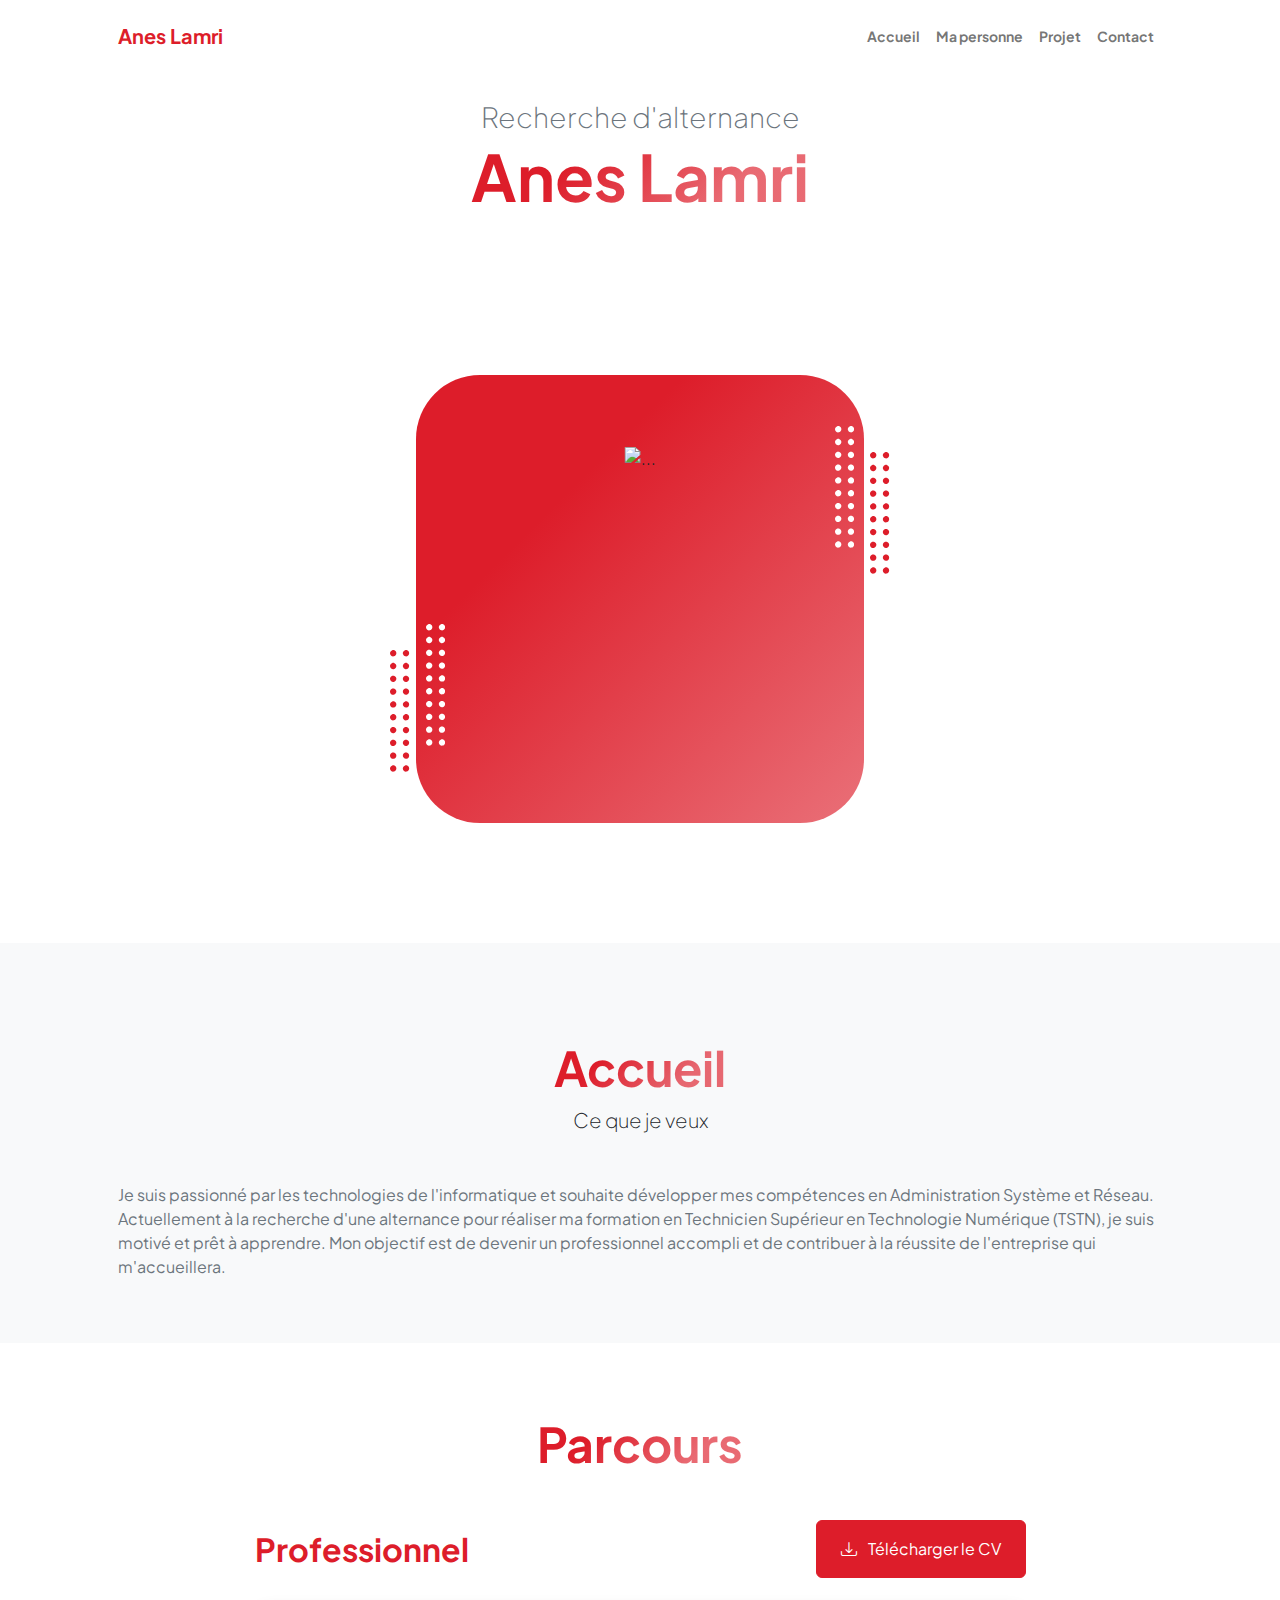
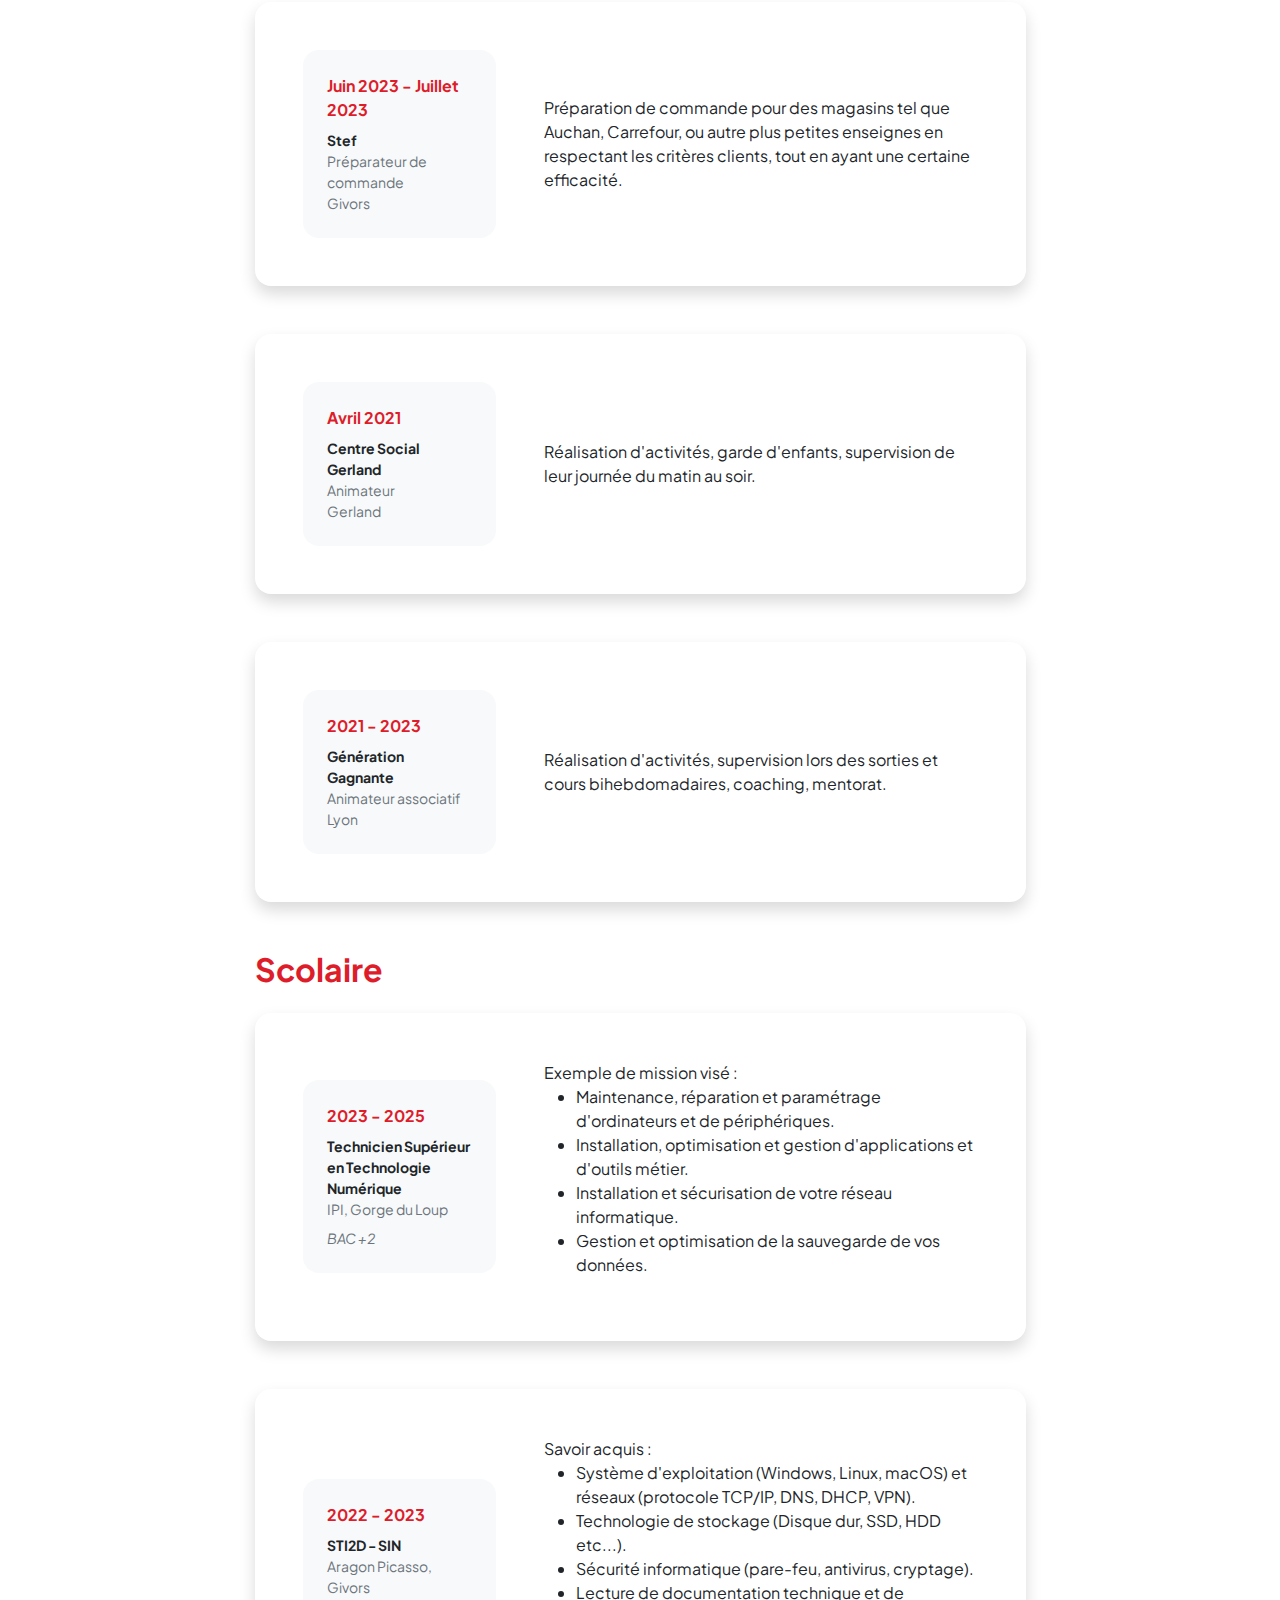
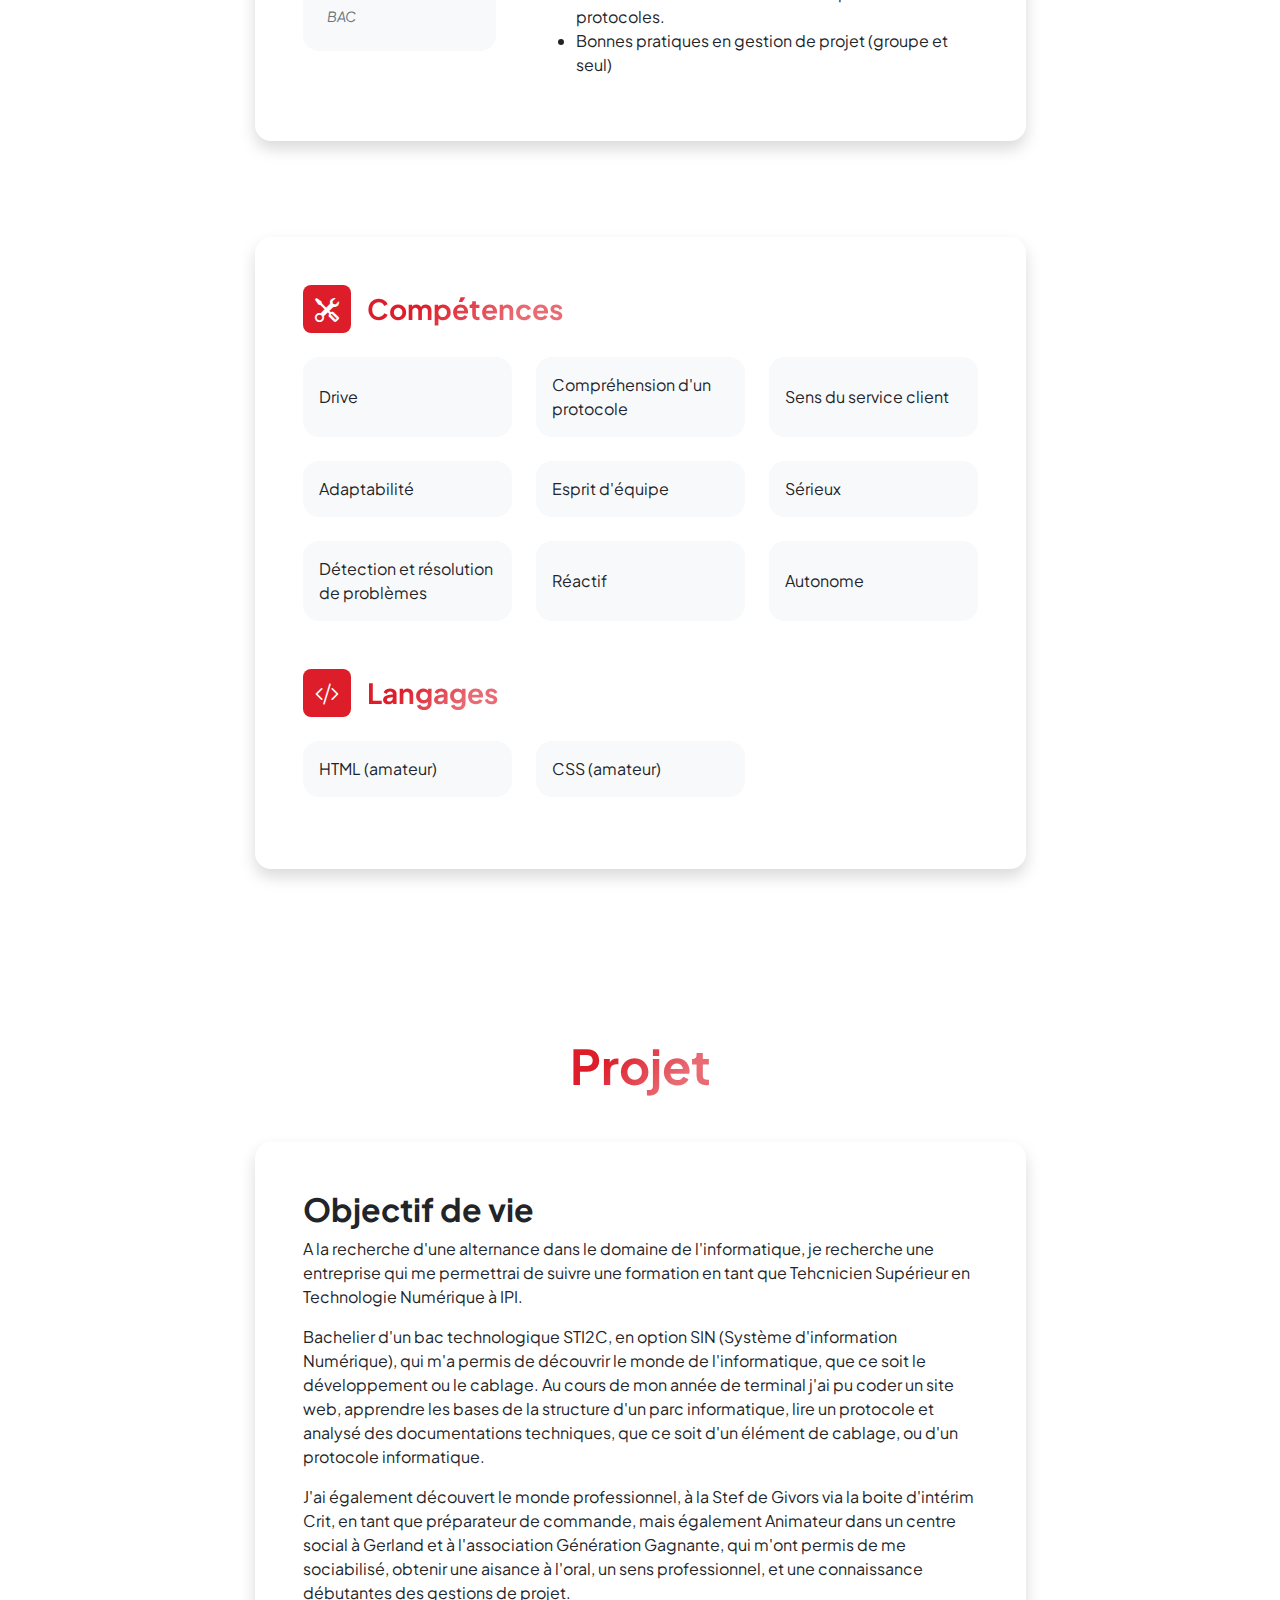
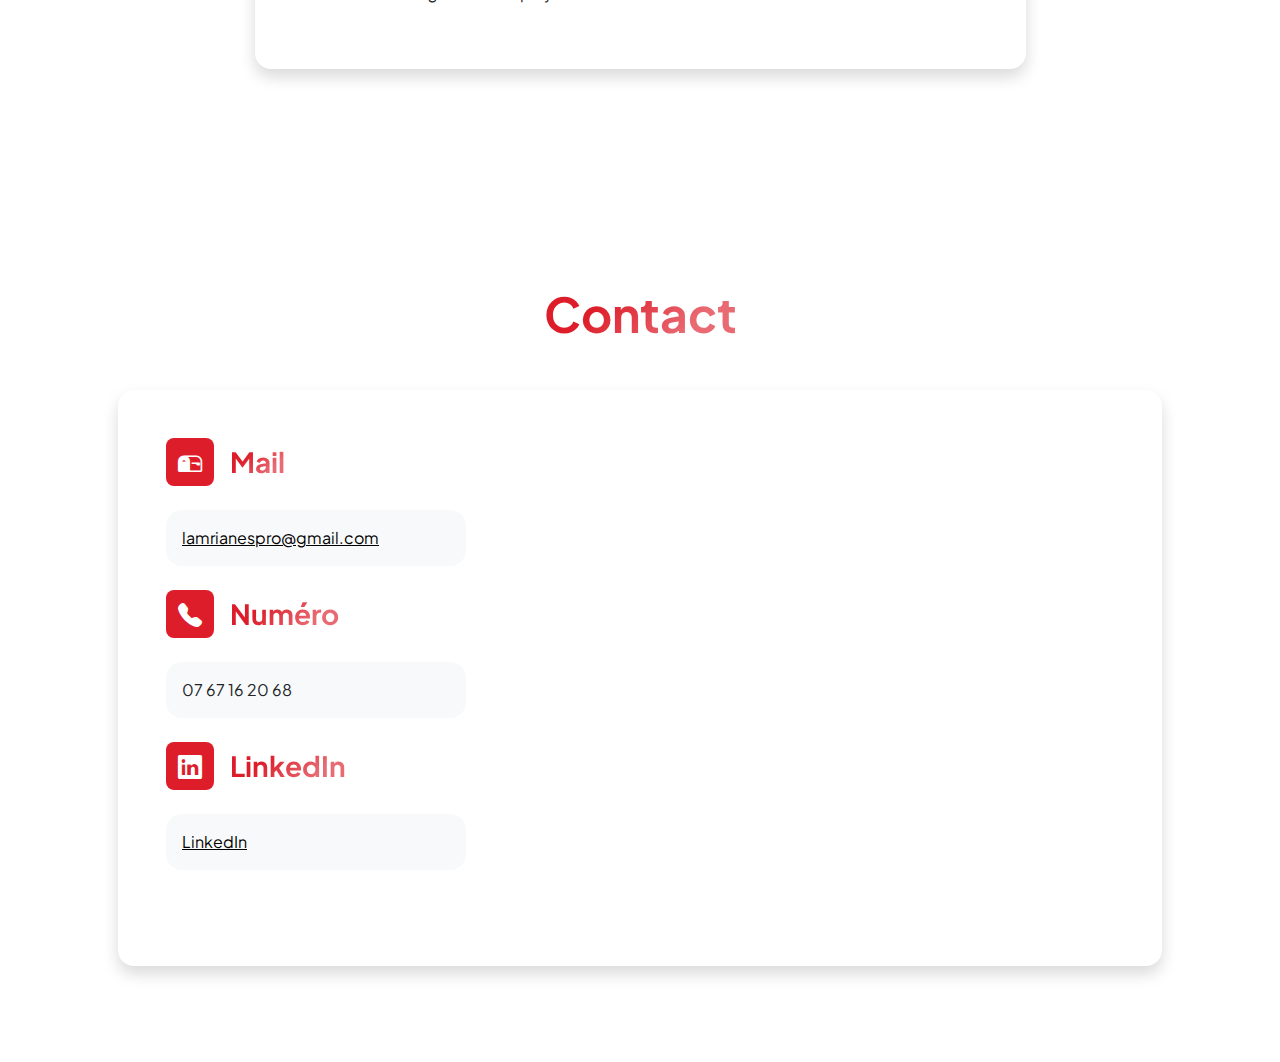
==== commit edcaa9a5: "Update index.html" ====
--- a/index.html
+++ b/index.html
@@ -24,11 +24,25 @@
 <body class="d-flex flex-column h-100">
     <main class="flex-shrink-0">
         <!-- Navigation-->
-        <nav class="navbar navbar-expand-lg navbar-light bg-white py-3">
-            <div class="container px-5">
-                <a class="navbar-brand" href="index.html"><span class="fw-bolder text-primary">Anes Lamri</span></a>
-            </div>
-        </nav>
+        <div class="fixed-top">
+            <nav class="navbar navbar-expand-lg navbar-light bg-white py-3">
+                <div class="container px-5">
+                    <a class="navbar-brand" href="index.html"><span class="fw-bolder text-primary">Anes Lamri</span></a>
+                    <button class="navbar-toggler" type="button" data-bs-toggle="collapse"
+                        data-bs-target="#navbarSupportedContent" aria-controls="navbarSupportedContent"
+                        aria-expanded="false" aria-label="Toggle navigation"><span
+                            class="navbar-toggler-icon"></span></button>
+                    <div class="collapse navbar-collapse" id="navbarSupportedContent">
+                        <ul class="navbar-nav ms-auto mb-2 mb-lg-0 small fw-bolder">
+                            <li class="nav-item"><a class="nav-link" href="#accueil">Accueil</a></li>
+                            <li class="nav-item"><a class="nav-link" href="#moi">Ma personne</a></li>
+                            <li class="nav-item"><a class="nav-link" href="#projet">Projet</a></li>
+                            <li class="nav-item"><a class="nav-link" href="#contact">Contact</a></li>
+                        </ul>
+                    </div>
+                </div>
+            </nav>
+        </div>
         <!-- Header-->
         <header class="py-5">
             <div class="container px-5 pb-5">
@@ -42,13 +56,6 @@
                             <div class="fs-3 fw-light text-muted">Recherche d'alternance</div>
                             <h1 class="display-3 fw-bolder mb-5"><span class="text-gradient d-inline">Anes Lamri</span>
                             </h1>
-                            <div
-                                class="d-grid gap-3 d-sm-flex justify-content-sm-center justify-content-xxl-start mb-3">
-                                <a class="btn btn-primary btn-lg px-5 py-3 me-sm-3 fs-6 fw-bolder"
-                                    href="accueil.html">Tout en plusieurs pages</a>
-                                <a class="btn btn-primary btn-lg px-5 py-3 me-sm-3 fs-6 fw-bolder"
-                                    href="accueil2.html">Tout en une page</a>
-                            </div>
                         </div>
                     </div>
                     <div class="col-xxl-7">
@@ -348,21 +355,383 @@
                 </div>
             </div>
         </header>
+
+        <br id="accueil">
+        <!-- About Section-->
+        <section class="bg-light py-5">
+            <div class="container px-5">
+                <div class="row gx-5 justify-content-center">
+                    <div class="col-xxl-8">
+                        <div class="text-center my-5">
+                            <h2 class="display-5 fw-bolder"><span class="text-gradient d-inline">Accueil</span></h2>
+                            <p class="lead fw-light mb-4">Ce que je veux</p>
+                        </div>
+                        <p class="text-muted">Je suis passionné par les technologies de l'informatique et souhaite
+                            développer mes compétences en Administration Système et Réseau. Actuellement à la recherche
+                            d'une alternance pour réaliser ma formation en Technicien Supérieur en Technologie Numérique
+                            (TSTN), je suis motivé et prêt à apprendre. Mon objectif est de devenir un professionnel
+                            accompli et de contribuer à la réussite de l'entreprise qui m'accueillera.
+                        </p>
+                    </div>
+                </div>
+            </div>
+        </section>
     </main>
-
-    <footer class="bg-white py-4 mt-auto">
-        <div class="container px-5">
-            <div class="row align-items-center justify-content-between flex-column flex-sm-row">
-                <div class="col-auto">
-                    <div class="small m-0">Copyright &copy; <a href="https://startbootstrap.com/theme/personal">Lien de
-                            l'exemple</a></div>
+    <br id="moi">
+    <div class="container px-5 my-5">
+        <div class="text-center mb-5">
+            <h1 class="display-5 fw-bolder mb-0"><span class="text-gradient d-inline">Parcours</span></h1>
+        </div>
+        <div class="row gx-5 justify-content-center">
+            <div class="col-lg-11 col-xl-9 col-xxl-8">
+                <!-- Experience Section-->
+                <section>
+                    <div class="d-flex align-items-center justify-content-between mb-4">
+                        <h2 class="text-primary fw-bolder mb-0">Professionnel</h2>
+                        <!-- Download resume button-->
+                        <!-- Note: Set the link href target to a PDF file within your project-->
+                        <a class="btn btn-primary px-4 py-3" href="#">
+                            <div class="d-inline-block bi bi-download me-2"></div>
+                            Télécharger le CV
+                        </a>
+                    </div>
+                    <div class="card shadow border-0 rounded-4 mb-5">
+                        <div class="card-body p-5">
+                            <div class="row align-items-center gx-5">
+                                <div class="col text-center text-lg-start mb-4 mb-lg-0">
+                                    <div class="bg-light p-4 rounded-4">
+                                        <div class="text-primary fw-bolder mb-2">Juin 2023 - Juillet 2023</div>
+                                        <div class="small fw-bolder">Stef</div>
+                                        <div class="small text-muted">Préparateur de commande</div>
+                                        <div class="small text-muted">Givors</div>
+                                    </div>
+                                </div>
+                                <div class="col-lg-8">
+                                    <div>Préparation de commande pour des magasins tel que Auchan, Carrefour, ou autre
+                                        plus petites enseignes en respectant les critères clients, tout en ayant une
+                                        certaine efficacité.</div>
+                                </div>
+                            </div>
+                        </div>
+                    </div>
+                    <!-- Experience Card 1-->
+                    <div class="card shadow border-0 rounded-4 mb-5">
+                        <div class="card-body p-5">
+                            <div class="row align-items-center gx-5">
+                                <div class="col text-center text-lg-start mb-4 mb-lg-0">
+                                    <div class="bg-light p-4 rounded-4">
+                                        <div class="text-primary fw-bolder mb-2">Avril 2021</div>
+                                        <div class="small fw-bolder">Centre Social Gerland</div>
+                                        <div class="small text-muted">Animateur</div>
+                                        <div class="small text-muted">Gerland</div>
+                                    </div>
+                                </div>
+                                <div class="col-lg-8">
+                                    <div>Réalisation d'activités, garde d'enfants, supervision de leur journée du
+                                        matin au soir.</div>
+                                </div>
+                            </div>
+                        </div>
+                    </div>
+                    <!-- Experience Card 2-->
+                    <div class="card shadow border-0 rounded-4 mb-5">
+                        <div class="card-body p-5">
+                            <div class="row align-items-center gx-5">
+                                <div class="col text-center text-lg-start mb-4 mb-lg-0">
+                                    <div class="bg-light p-4 rounded-4">
+                                        <div class="text-primary fw-bolder mb-2">2021 - 2023</div>
+                                        <div class="small fw-bolder">Génération Gagnante</div>
+                                        <div class="small text-muted">Animateur associatif</div>
+                                        <div class="small text-muted">Lyon</div>
+                                    </div>
+                                </div>
+                                <div class="col-lg-8">
+                                    <div>Réalisation d'activités, supervision lors des sorties et cours
+                                        bihebdomadaires, coaching, mentorat.
+                                    </div>
+                                </div>
+                            </div>
+                        </div>
+                    </div>
+                </section>
+                <!-- Education Section-->
+                <section>
+                    <h2 class="text-secondary fw-bolder mb-4">Scolaire</h2>
+                    <!-- Education Card 1-->
+                    <div class="card shadow border-0 rounded-4 mb-5">
+                        <div class="card-body p-5">
+                            <div class="row align-items-center gx-5">
+                                <div class="col text-center text-lg-start mb-4 mb-lg-0">
+                                    <div class="bg-light p-4 rounded-4">
+                                        <div class="text-secondary fw-bolder mb-2">2023 - 2025</div>
+                                        <div class="mb-2">
+                                            <div class="small fw-bolder">Technicien Supérieur en Technologie
+                                                Numérique</div>
+                                            <div class="small text-muted">IPI, Gorge du Loup</div>
+                                        </div>
+                                        <div class="fst-italic">
+                                            <div class="small text-muted">BAC +2</div>
+                                        </div>
+                                    </div>
+                                </div>
+                                <div class="col-lg-8">
+                                    <div>Exemple de mission visé :
+                                        <ul>
+                                            <li>
+                                                Maintenance, réparation et paramétrage d'ordinateurs et
+                                                de périphériques.
+                                            </li>
+                                            <li>
+                                                Installation, optimisation et gestion d'applications et d'outils
+                                                métier.
+                                            </li>
+                                            <li>
+                                                Installation et sécurisation de votre réseau informatique.
+                                            </li>
+                                            <li>
+                                                Gestion et optimisation de la sauvegarde de vos données.
+                                            </li>
+                                        </ul>
+                                    </div>
+                                </div>
+                            </div>
+                        </div>
+                    </div>
+                    <!-- Education Card 2-->
+                    <div class="card shadow border-0 rounded-4 mb-5">
+                        <div class="card-body p-5">
+                            <div class="row align-items-center gx-5">
+                                <div class="col text-center text-lg-start mb-4 mb-lg-0">
+                                    <div class="bg-light p-4 rounded-4">
+                                        <div class="text-secondary fw-bolder mb-2">2022 - 2023</div>
+                                        <div class="mb-2">
+                                            <div class="small fw-bolder">STI2D - SIN</div>
+                                            <div class="small text-muted">Aragon Picasso, Givors</div>
+                                        </div>
+                                        <div class="fst-italic">
+                                            <div class="small text-muted">BAC</div>
+                                        </div>
+                                    </div>
+                                </div>
+                                <div class="col-lg-8">
+                                    <div>Savoir acquis :
+                                        <ul>
+                                            <li>
+                                                Système d'exploitation (Windows, Linux, macOS) et réseaux (protocole
+                                                TCP/IP, DNS, DHCP, VPN).
+                                            </li>
+                                            <li>
+                                                Technologie de stockage (Disque dur, SSD, HDD etc...).
+                                            </li>
+                                            <li>
+                                                Sécurité informatique (pare-feu, antivirus, cryptage).
+                                            </li>
+                                            <li>
+                                                Lecture de documentation technique et de protocoles.
+                                            </li>
+                                            <li>
+                                                Bonnes pratiques en gestion de projet (groupe et seul)
+                                            </li>
+                                        </ul>
+                                    </div>
+                                </div>
+                            </div>
+                        </div>
+                    </div>
+                </section>
+                <!-- Divider-->
+                <div class="pb-5"></div>
+                <!-- Skills Section-->
+                <section>
+                    <!-- Skillset Card-->
+                    <div class="card shadow border-0 rounded-4 mb-5">
+                        <div class="card-body p-5">
+                            <!-- Professional skills list-->
+                            <div class="mb-5">
+                                <div class="d-flex align-items-center mb-4">
+                                    <div
+                                        class="feature bg-primary bg-gradient-primary-to-secondary text-white rounded-3 me-3">
+                                        <i class="bi bi-tools"></i>
+                                    </div>
+                                    <h3 class="fw-bolder mb-0"><span class="text-gradient d-inline">Compétences</span>
+                                    </h3>
+                                </div>
+                                <div class="row row-cols-1 row-cols-md-3 mb-4">
+                                    <div class="col mb-4 mb-md-0">
+                                        <div class="d-flex align-items-center bg-light rounded-4 p-3 h-100">Drive
+                                        </div>
+                                    </div>
+                                    <div class="col mb-4 mb-md-0">
+                                        <div class="d-flex align-items-center bg-light rounded-4 p-3 h-100">
+                                            Compréhension d'un protocole</div>
+                                    </div>
+                                    <div class="col">
+                                        <div class="d-flex align-items-center bg-light rounded-4 p-3 h-100">Sens du
+                                            service client</div>
+                                    </div>
+                                </div>
+                                <div class="row row-cols-1 row-cols-md-3 mb-4">
+                                    <div class="col mb-4 mb-md-0">
+                                        <div class="d-flex align-items-center bg-light rounded-4 p-3 h-100">
+                                            Adaptabilité
+                                        </div>
+                                    </div>
+                                    <div class="col mb-4 mb-md-0">
+                                        <div class="d-flex align-items-center bg-light rounded-4 p-3 h-100">
+                                            Esprit d'équipe</div>
+                                    </div>
+                                    <div class="col">
+                                        <div class="d-flex align-items-center bg-light rounded-4 p-3 h-100">Sérieux
+                                        </div>
+                                    </div>
+                                </div>
+                                <div class="row row-cols-1 row-cols-md-3">
+                                    <div class="col mb-4 mb-md-0">
+                                        <div class="d-flex align-items-center bg-light rounded-4 p-3 h-100">
+                                            Détection et résolution de problèmes</div>
+                                    </div>
+                                    <div class="col mb-4 mb-md-0">
+                                        <div class="d-flex align-items-center bg-light rounded-4 p-3 h-100">Réactif
+                                        </div>
+                                    </div>
+                                    <div class="col">
+                                        <div class="d-flex align-items-center bg-light rounded-4 p-3 h-100">Autonome
+                                        </div>
+                                    </div>
+                                </div>
+                            </div>
+                            <!-- Languages list-->
+                            <div class="mb-0">
+                                <div class="d-flex align-items-center mb-4">
+                                    <div
+                                        class="feature bg-primary bg-gradient-primary-to-secondary text-white rounded-3 me-3">
+                                        <i class="bi bi-code-slash"></i>
+                                    </div>
+                                    <h3 class="fw-bolder mb-0"><span class="text-gradient d-inline">Langages</span>
+                                    </h3>
+                                </div>
+                                <div class="row row-cols-1 row-cols-md-3 mb-4">
+                                    <div class="col mb-4 mb-md-0">
+                                        <div class="d-flex align-items-center bg-light rounded-4 p-3 h-100">HTML
+                                            (amateur)
+                                        </div>
+                                    </div>
+                                    <div class="col mb-4 mb-md-0">
+                                        <div class="d-flex align-items-center bg-light rounded-4 p-3 h-100">CSS
+                                            (amateur)
+                                        </div>
+                                    </div>
+                                </div>
+                            </div>
+                        </div>
+                </section>
+            </div>
+        </div>
+    </div>
+    </main>
+
+    <br id="projet">
+    <section class="py-5">
+        <div class="container px-5 mb-5">
+            <div class="text-center mb-5">
+                <h1 class="display-5 fw-bolder mb-0"><span class="text-gradient d-inline">Projet</span></h1>
+            </div>
+            <div class="row gx-5 justify-content-center">
+                <div class="col-lg-11 col-xl-9 col-xxl-8">
+                    <!-- Project Card 1-->
+                    <div class="card overflow-hidden shadow rounded-4 border-0 mb-5">
+                        <div class="card-body p-0">
+                            <div class="d-flex align-items-center">
+                                <div class="p-5">
+                                    <h2 class="fw-bolder">Objectif de vie</h2>
+                                    <p>
+                                        A la recherche d'une alternance dans le domaine de l'informatique, je recherche
+                                        une entreprise qui me permettrai de suivre une formation en tant que Tehcnicien
+                                        Supérieur en Technologie Numérique à IPI.
+                                    </p>
+
+                                    <p>
+                                        Bachelier d'un bac technologique STI2C, en option SIN (Système
+                                        d'information Numérique), qui m'a permis de découvrir le monde de
+                                        l'informatique, que ce soit le développement ou le cablage. Au cours de mon
+                                        année de terminal j'ai pu coder un site web, apprendre les bases de la structure
+                                        d'un parc informatique, lire un protocole et analysé des documentations
+                                        techniques, que ce soit d'un élément de cablage, ou d'un protocole informatique.
+                                    </p>
+
+                                    <p>
+                                        J'ai également découvert le monde professionnel, à la Stef de Givors via la
+                                        boite d'intérim Crit, en tant que préparateur de commande, mais également
+                                        Animateur dans un centre social à Gerland et à l'association Génération
+                                        Gagnante, qui m'ont permis de me sociabilisé, obtenir une aisance à l'oral, un
+                                        sens professionnel, et une connaissance débutantes des gestions de projet.
+                                    </p>
+                                </div>
+                            </div>
+                        </div>
+                    </div>
                 </div>
-                <div class="col-auto">
-                    <a class="small">Contact : </a>
-                    <span class="mx-1">&middot;</span>
-                    <a class="small">aneslamri69110@gmail.com</a>
-                    <span class="mx-1">&middot;</span>
-                    <a class="small">07 67 16 20 68</a>
+            </div>
+        </div>
+    </section>
+
+    <br id="contact">
+    <footer class="py-5">
+        <div class="container px-5 mb-5">
+            <div class="text-center mb-5">
+                <h1 class="display-5 fw-bolder mb-0">
+                    <span class="text-gradient d-inline">Contact</span>
+                </h1>
+            </div>
+            <div class="card shadow border-0 rounded-4 mb-5">
+                <div class="card-body p-5">
+                    <!-- Professional skills list-->
+                    <div class="mb-5">
+                        <div class="d-flex align-items-center mb-4">
+                            <div class="feature bg-primary bg-gradient-primary-to-secondary text-white rounded-3 me-3">
+                                <i class="bi bi-mailbox2"></i>
+                            </div>
+                            <h3 class="fw-bolder mb-0"><span class="text-gradient d-inline">Mail</span>
+                            </h3>
+                        </div>
+                        <div class="row row-cols-1 row-cols-md-3 mb-4">
+                            <div class="col mb-4 mb-md-0">
+                                <div class="d-flex align-items-center bg-light rounded-4 p-3 h-100">
+                                    <a href="mailto:lamrianespro@gmail.com" style="color:#000000;"
+                                        style="text-decoration:none"> lamrianespro@gmail.com</a>
+                                </div>
+                            </div>
+                        </div>
+                        <div class="d-flex align-items-center mb-4">
+                            <div class="feature bg-primary bg-gradient-primary-to-secondary text-white rounded-3 me-3">
+                                <i class="bi bi-telephone-fill"></i>
+                            </div>
+                            <h3 class="fw-bolder mb-0"><span class="text-gradient d-inline">Numéro</span>
+                            </h3>
+                        </div>
+                        <div class="row row-cols-1 row-cols-md-3 mb-4">
+                            <div class="col mb-4 mb-md-0">
+                                <div class="d-flex align-items-center bg-light rounded-4 p-3 h-100">
+                                    <a>07 67 16 20 68</a>
+                                </div>
+                            </div>
+                        </div>
+                        <div class="d-flex align-items-center mb-4">
+                            <div class="feature bg-primary bg-gradient-primary-to-secondary text-white rounded-3 me-3">
+                                <i class="bi bi-linkedin"></i>
+                            </div>
+                            <h3 class="fw-bolder mb-0"><span class="text-gradient d-inline">LinkedIn</span>
+                            </h3>
+                        </div>
+                        <div class="row row-cols-1 row-cols-md-3 mb-4">
+                            <div class="col mb-4 mb-md-0">
+                                <div class="d-flex align-items-center bg-light rounded-4 p-3 h-100">
+                                    <a href="https://www.linkedin.com/in/anes-lamri" style="color:#000000;"
+                                    style="text-decoration:none">LinkedIn</a>
+                                </div>
+                            </div>
+                        </div>
+                    </div>
                 </div>
             </div>
         </div>
@@ -374,4 +743,4 @@
     <script src="js/scripts.js"></script>
 </body>
 
-</html>+</html>
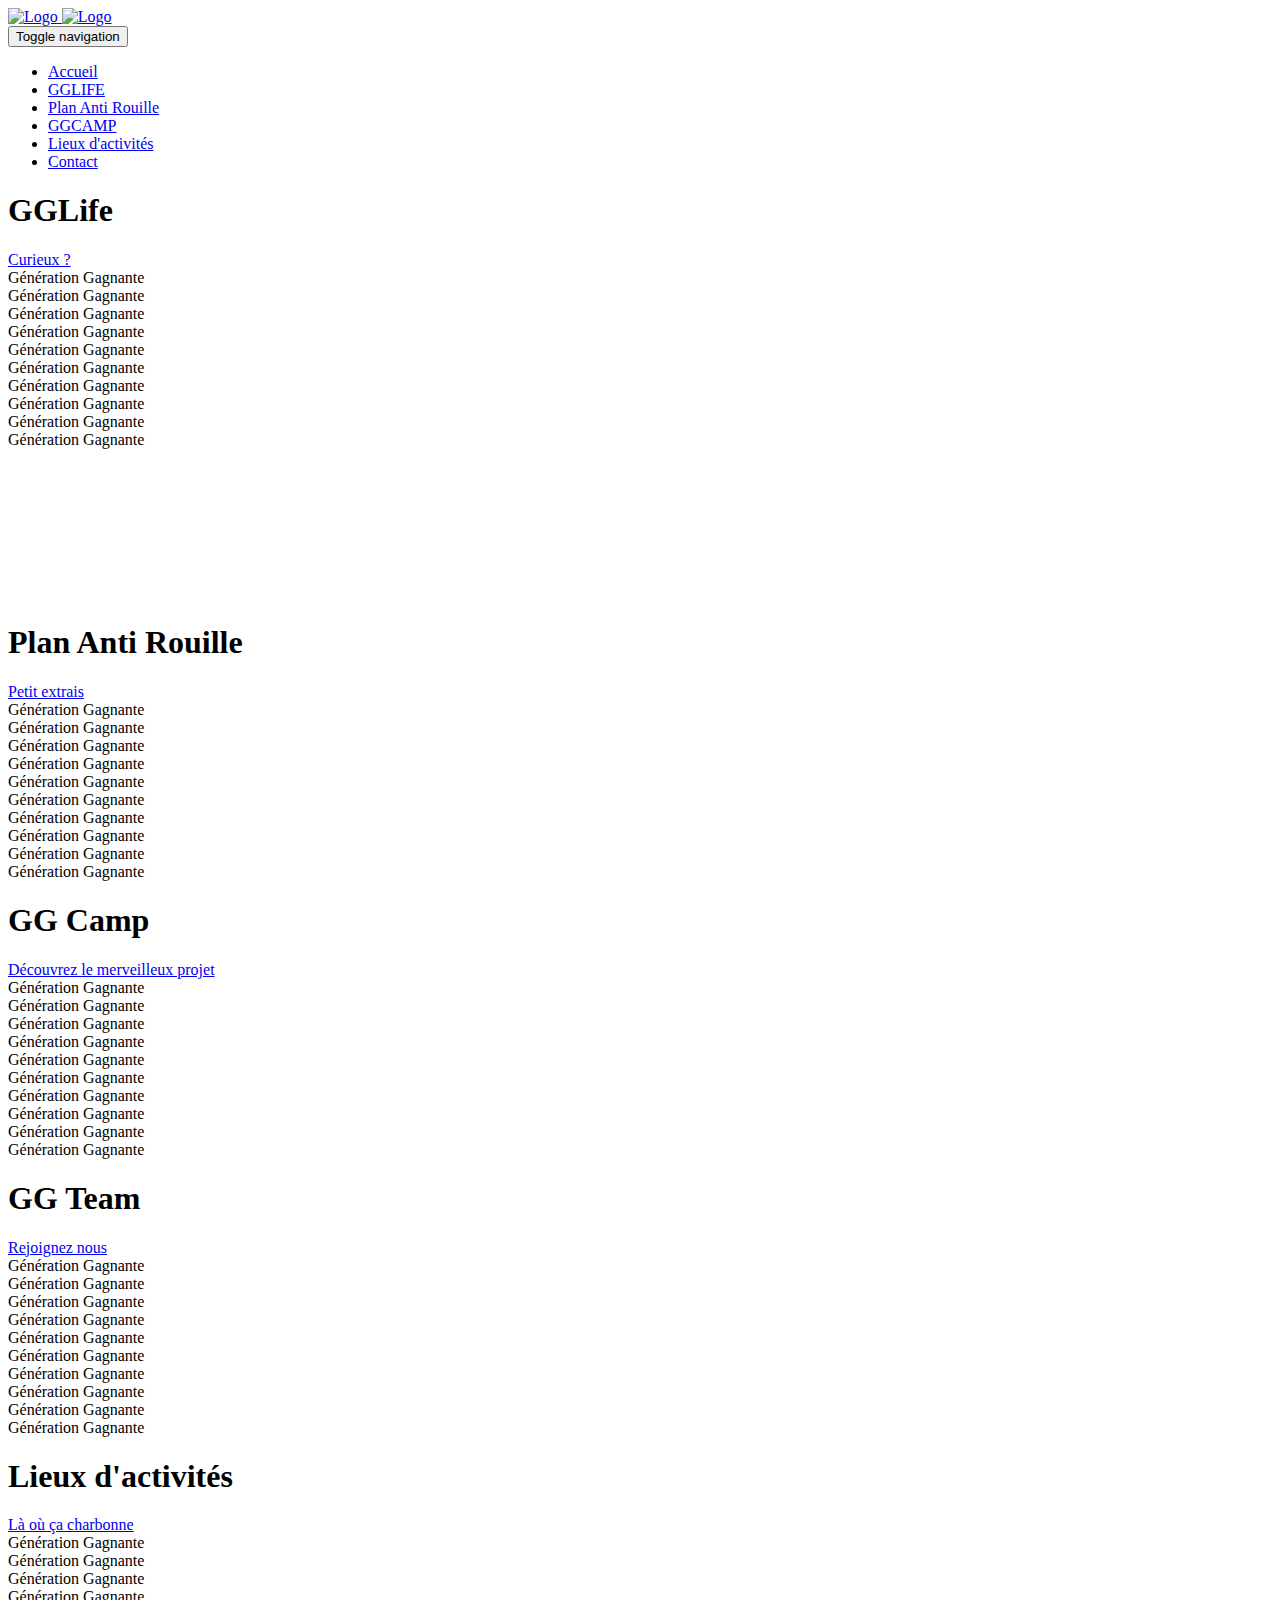
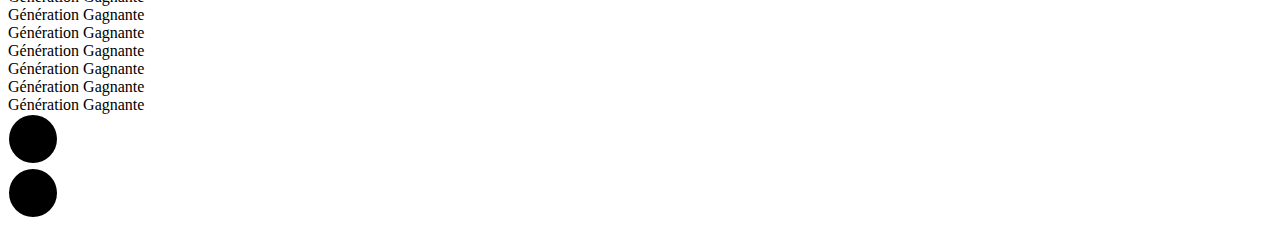
==== commit 02d1bbd1: "site GG" ====
--- a/index.html
+++ b/index.html
@@ -2,745 +2,542 @@
 <html lang="fr">
 
 <head>
-    <meta charset="utf-8" />
-    <meta name="viewport" content="width=device-width, initial-scale=1, shrink-to-fit=no" />
-    <meta name="description" content="" />
-    <meta name="author" content="" />
-    <title>Anes Lamri</title>
-    <!-- Favicon-->
-    <link rel="icon" type="image/x-icon" href="assets/icone.ico" />
-    <!-- Custom Google font-->
-    <link rel="preconnect" href="https://fonts.googleapis.com" />
-    <link rel="preconnect" href="https://fonts.gstatic.com" crossorigin />
-    <link
-        href="https://fonts.googleapis.com/css2?family=Plus+Jakarta+Sans:wght@100;200;300;400;500;600;700;800;900&amp;display=swap"
-        rel="stylesheet" />
-    <!-- Bootstrap icons-->
-    <link href="https://cdn.jsdelivr.net/npm/bootstrap-icons@1.8.1/font/bootstrap-icons.css" rel="stylesheet" />
-    <!-- Core theme CSS (includes Bootstrap)-->
-    <link href="css/styles.css" rel="stylesheet" />
+    <meta charset="utf-8">
+    <title>
+        Génération Gagnante
+    </title>
+    <meta content="" name="description">
+    <meta content="" name="author">
+    <meta content="" name="keywords">
+    <meta content="width=device-width, initial-scale=1, maximum-scale=1" name="viewport">
+    <!-- ex nihilo || April 2024 -->
+    <!-- style start -->
+    <link href="css/plugins.css" media="all" rel="stylesheet" type="text/css">
+    <link href="css/style.css" media="all" rel="stylesheet" type="text/css">
+    <!-- style end -->
+    <!-- google fonts start -->
+    <link href="https://fonts.googleapis.com/css?family=Raleway:100,200,300,400,500,600,700,800,900" rel="stylesheet"
+        type="text/css">
+    <!-- google fonts end -->
 </head>
 
-<body class="d-flex flex-column h-100">
-    <main class="flex-shrink-0">
-        <!-- Navigation-->
-        <div class="fixed-top">
-            <nav class="navbar navbar-expand-lg navbar-light bg-white py-3">
-                <div class="container px-5">
-                    <a class="navbar-brand" href="index.html"><span class="fw-bolder text-primary">Anes Lamri</span></a>
-                    <button class="navbar-toggler" type="button" data-bs-toggle="collapse"
-                        data-bs-target="#navbarSupportedContent" aria-controls="navbarSupportedContent"
-                        aria-expanded="false" aria-label="Toggle navigation"><span
-                            class="navbar-toggler-icon"></span></button>
-                    <div class="collapse navbar-collapse" id="navbarSupportedContent">
-                        <ul class="navbar-nav ms-auto mb-2 mb-lg-0 small fw-bolder">
-                            <li class="nav-item"><a class="nav-link" href="#accueil">Accueil</a></li>
-                            <li class="nav-item"><a class="nav-link" href="#moi">Ma personne</a></li>
-                            <li class="nav-item"><a class="nav-link" href="#projet">Projet</a></li>
-                            <li class="nav-item"><a class="nav-link" href="#contact">Contact</a></li>
-                        </ul>
-                    </div>
-                </div>
-            </nav>
-        </div>
-        <!-- Header-->
-        <header class="py-5">
-            <div class="container px-5 pb-5">
-                <div class="row gx-5 align-items-center">
-                    <div class="col-xxl-5">
-                        <!-- Header text content-->
-                        <div class="text-center text-xxl-start">
-                            <div class="badge bg-gradient-primary-to-secondary text-white mb-4">
-                                <div class="text-uppercase">Technicien Supérieur en Technologie Numérique</div>
-                            </div>
-                            <div class="fs-3 fw-light text-muted">Recherche d'alternance</div>
-                            <h1 class="display-3 fw-bolder mb-5"><span class="text-gradient d-inline">Anes Lamri</span>
-                            </h1>
-                        </div>
-                    </div>
-                    <div class="col-xxl-7">
-                        <!-- Header profile picture-->
-                        <div class="d-flex justify-content-center mt-5 mt-xxl-0">
-                            <div class="profile bg-gradient-primary-to-secondary">
-                                <!-- TIP: For best results, use a photo with a transparent background like the demo example below-->
-                                <!-- Watch a tutorial on how to do this on YouTube (link)-->
-                                <img class="profile-img" src="assets/PhotodeProfil.png" alt="..." />
-                                <div class="dots-1">
-                                    <!-- SVG Dots-->
-                                    <svg version="1.1" xmlns="http://www.w3.org/2000/svg"
-                                        xmlns:xlink="http://www.w3.org/1999/xlink" x="0px" y="0px"
-                                        viewBox="0 0 191.6 1215.4" style="enable-background: new 0 0 191.6 1215.4"
-                                        xml:space="preserve">
-                                        <g transform="translate(0.000000,1280.000000) scale(0.100000,-0.100000)">
-                                            <path
-                                                d="M227.7,12788.6c-105-35-200-141-222-248c-43-206,163-412,369-369c155,32,275,190,260,339c-11,105-90,213-190,262        C383.7,12801.6,289.7,12808.6,227.7,12788.6z">
-                                            </path>
-                                            <path
-                                                d="M1507.7,12788.6c-151-50-253-216-222-362c25-119,136-230,254-255c194-41,395,142,375,339c-11,105-90,213-190,262        C1663.7,12801.6,1569.7,12808.6,1507.7,12788.6z">
-                                            </path>
-                                            <path
-                                                d="M227.7,11508.6c-105-35-200-141-222-248c-43-206,163-412,369-369c155,32,275,190,260,339c-11,105-90,213-190,262        C383.7,11521.6,289.7,11528.6,227.7,11508.6z">
-                                            </path>
-                                            <path
-                                                d="M1507.7,11508.6c-151-50-253-216-222-362c25-119,136-230,254-255c194-41,395,142,375,339c-11,105-90,213-190,262        C1663.7,11521.6,1569.7,11528.6,1507.7,11508.6z">
-                                            </path>
-                                            <path
-                                                d="M227.7,10228.6c-105-35-200-141-222-248c-43-206,163-412,369-369c155,32,275,190,260,339c-11,105-90,213-190,262        C383.7,10241.6,289.7,10248.6,227.7,10228.6z">
-                                            </path>
-                                            <path
-                                                d="M1507.7,10228.6c-105-35-200-141-222-248c-43-206,163-412,369-369c155,32,275,190,260,339c-11,105-90,213-190,262        C1663.7,10241.6,1569.7,10248.6,1507.7,10228.6z">
-                                            </path>
-                                            <path
-                                                d="M227.7,8948.6c-105-35-200-141-222-248c-43-206,163-412,369-369c155,32,275,190,260,339c-11,105-90,213-190,262        C383.7,8961.6,289.7,8968.6,227.7,8948.6z">
-                                            </path>
-                                            <path
-                                                d="M1507.7,8948.6c-105-35-200-141-222-248c-43-206,163-412,369-369c155,32,275,190,260,339c-11,105-90,213-190,262        C1663.7,8961.6,1569.7,8968.6,1507.7,8948.6z">
-                                            </path>
-                                            <path
-                                                d="M227.7,7668.6c-105-35-200-141-222-248c-43-206,163-412,369-369c155,32,275,190,260,339c-11,105-90,213-190,262        C383.7,7681.6,289.7,7688.6,227.7,7668.6z">
-                                            </path>
-                                            <path
-                                                d="M1507.7,7668.6c-105-35-200-141-222-248c-43-206,163-412,369-369c155,32,275,190,260,339c-11,105-90,213-190,262        C1663.7,7681.6,1569.7,7688.6,1507.7,7668.6z">
-                                            </path>
-                                            <path
-                                                d="M227.7,6388.6c-105-35-200-141-222-248c-43-206,163-412,369-369c155,32,275,190,260,339c-11,105-90,213-190,262        C383.7,6401.6,289.7,6408.6,227.7,6388.6z">
-                                            </path>
-                                            <path
-                                                d="M1507.7,6388.6c-105-35-200-141-222-248c-43-206,163-412,369-369c155,32,275,190,260,339c-11,105-90,213-190,262        C1663.7,6401.6,1569.7,6408.6,1507.7,6388.6z">
-                                            </path>
-                                            <path
-                                                d="M227.7,5108.6c-105-35-200-141-222-248c-43-206,163-412,369-369c155,32,275,190,260,339c-11,105-90,213-190,262        C383.7,5121.6,289.7,5128.6,227.7,5108.6z">
-                                            </path>
-                                            <path
-                                                d="M1507.7,5108.6c-105-35-200-141-222-248c-43-206,163-412,369-369c155,32,275,190,260,339c-11,105-90,213-190,262        C1663.7,5121.6,1569.7,5128.6,1507.7,5108.6z">
-                                            </path>
-                                            <path
-                                                d="M227.7,3828.6c-105-35-200-141-222-248c-43-206,163-412,369-369c155,32,275,190,260,339c-11,105-90,213-190,262        C383.7,3841.6,289.7,3848.6,227.7,3828.6z">
-                                            </path>
-                                            <path
-                                                d="M1507.7,3828.6c-105-35-200-141-222-248c-43-206,163-412,369-369c155,32,275,190,260,339c-11,105-90,213-190,262        C1663.7,3841.6,1569.7,3848.6,1507.7,3828.6z">
-                                            </path>
-                                            <path
-                                                d="M227.7,2548.6c-105-35-200-141-222-248c-43-206,163-412,369-369c155,32,275,190,260,339c-11,105-90,213-190,262        C383.7,2561.6,289.7,2568.6,227.7,2548.6z">
-                                            </path>
-                                            <path
-                                                d="M1507.7,2548.6c-105-35-200-141-222-248c-43-206,163-412,369-369c155,32,275,190,260,339c-11,105-90,213-190,262        C1663.7,2561.6,1569.7,2568.6,1507.7,2548.6z">
-                                            </path>
-                                            <path
-                                                d="M227.7,1268.6c-105-35-200-141-222-248c-43-206,163-412,369-369c155,32,275,190,260,339c-11,105-90,213-190,262        C383.7,1281.6,289.7,1288.6,227.7,1268.6z">
-                                            </path>
-                                            <path
-                                                d="M1507.7,1268.6c-105-35-200-141-222-248c-43-206,163-412,369-369c155,32,275,190,260,339c-11,105-90,213-190,262        C1663.7,1281.6,1569.7,1288.6,1507.7,1268.6z">
-                                            </path>
-                                        </g>
-                                    </svg>
-                                    <!-- END of SVG dots-->
-                                </div>
-                                <div class="dots-2">
-                                    <!-- SVG Dots-->
-                                    <svg version="1.1" xmlns="http://www.w3.org/2000/svg"
-                                        xmlns:xlink="http://www.w3.org/1999/xlink" x="0px" y="0px"
-                                        viewBox="0 0 191.6 1215.4" style="enable-background: new 0 0 191.6 1215.4"
-                                        xml:space="preserve">
-                                        <g transform="translate(0.000000,1280.000000) scale(0.100000,-0.100000)">
-                                            <path
-                                                d="M227.7,12788.6c-105-35-200-141-222-248c-43-206,163-412,369-369c155,32,275,190,260,339c-11,105-90,213-190,262        C383.7,12801.6,289.7,12808.6,227.7,12788.6z">
-                                            </path>
-                                            <path
-                                                d="M1507.7,12788.6c-151-50-253-216-222-362c25-119,136-230,254-255c194-41,395,142,375,339c-11,105-90,213-190,262        C1663.7,12801.6,1569.7,12808.6,1507.7,12788.6z">
-                                            </path>
-                                            <path
-                                                d="M227.7,11508.6c-105-35-200-141-222-248c-43-206,163-412,369-369c155,32,275,190,260,339c-11,105-90,213-190,262        C383.7,11521.6,289.7,11528.6,227.7,11508.6z">
-                                            </path>
-                                            <path
-                                                d="M1507.7,11508.6c-151-50-253-216-222-362c25-119,136-230,254-255c194-41,395,142,375,339c-11,105-90,213-190,262        C1663.7,11521.6,1569.7,11528.6,1507.7,11508.6z">
-                                            </path>
-                                            <path
-                                                d="M227.7,10228.6c-105-35-200-141-222-248c-43-206,163-412,369-369c155,32,275,190,260,339c-11,105-90,213-190,262        C383.7,10241.6,289.7,10248.6,227.7,10228.6z">
-                                            </path>
-                                            <path
-                                                d="M1507.7,10228.6c-105-35-200-141-222-248c-43-206,163-412,369-369c155,32,275,190,260,339c-11,105-90,213-190,262        C1663.7,10241.6,1569.7,10248.6,1507.7,10228.6z">
-                                            </path>
-                                            <path
-                                                d="M227.7,8948.6c-105-35-200-141-222-248c-43-206,163-412,369-369c155,32,275,190,260,339c-11,105-90,213-190,262        C383.7,8961.6,289.7,8968.6,227.7,8948.6z">
-                                            </path>
-                                            <path
-                                                d="M1507.7,8948.6c-105-35-200-141-222-248c-43-206,163-412,369-369c155,32,275,190,260,339c-11,105-90,213-190,262        C1663.7,8961.6,1569.7,8968.6,1507.7,8948.6z">
-                                            </path>
-                                            <path
-                                                d="M227.7,7668.6c-105-35-200-141-222-248c-43-206,163-412,369-369c155,32,275,190,260,339c-11,105-90,213-190,262        C383.7,7681.6,289.7,7688.6,227.7,7668.6z">
-                                            </path>
-                                            <path
-                                                d="M1507.7,7668.6c-105-35-200-141-222-248c-43-206,163-412,369-369c155,32,275,190,260,339c-11,105-90,213-190,262        C1663.7,7681.6,1569.7,7688.6,1507.7,7668.6z">
-                                            </path>
-                                            <path
-                                                d="M227.7,6388.6c-105-35-200-141-222-248c-43-206,163-412,369-369c155,32,275,190,260,339c-11,105-90,213-190,262        C383.7,6401.6,289.7,6408.6,227.7,6388.6z">
-                                            </path>
-                                            <path
-                                                d="M1507.7,6388.6c-105-35-200-141-222-248c-43-206,163-412,369-369c155,32,275,190,260,339c-11,105-90,213-190,262        C1663.7,6401.6,1569.7,6408.6,1507.7,6388.6z">
-                                            </path>
-                                            <path
-                                                d="M227.7,5108.6c-105-35-200-141-222-248c-43-206,163-412,369-369c155,32,275,190,260,339c-11,105-90,213-190,262        C383.7,5121.6,289.7,5128.6,227.7,5108.6z">
-                                            </path>
-                                            <path
-                                                d="M1507.7,5108.6c-105-35-200-141-222-248c-43-206,163-412,369-369c155,32,275,190,260,339c-11,105-90,213-190,262        C1663.7,5121.6,1569.7,5128.6,1507.7,5108.6z">
-                                            </path>
-                                            <path
-                                                d="M227.7,3828.6c-105-35-200-141-222-248c-43-206,163-412,369-369c155,32,275,190,260,339c-11,105-90,213-190,262        C383.7,3841.6,289.7,3848.6,227.7,3828.6z">
-                                            </path>
-                                            <path
-                                                d="M1507.7,3828.6c-105-35-200-141-222-248c-43-206,163-412,369-369c155,32,275,190,260,339c-11,105-90,213-190,262        C1663.7,3841.6,1569.7,3848.6,1507.7,3828.6z">
-                                            </path>
-                                            <path
-                                                d="M227.7,2548.6c-105-35-200-141-222-248c-43-206,163-412,369-369c155,32,275,190,260,339c-11,105-90,213-190,262        C383.7,2561.6,289.7,2568.6,227.7,2548.6z">
-                                            </path>
-                                            <path
-                                                d="M1507.7,2548.6c-105-35-200-141-222-248c-43-206,163-412,369-369c155,32,275,190,260,339c-11,105-90,213-190,262        C1663.7,2561.6,1569.7,2568.6,1507.7,2548.6z">
-                                            </path>
-                                            <path
-                                                d="M227.7,1268.6c-105-35-200-141-222-248c-43-206,163-412,369-369c155,32,275,190,260,339c-11,105-90,213-190,262        C383.7,1281.6,289.7,1288.6,227.7,1268.6z">
-                                            </path>
-                                            <path
-                                                d="M1507.7,1268.6c-105-35-200-141-222-248c-43-206,163-412,369-369c155,32,275,190,260,339c-11,105-90,213-190,262        C1663.7,1281.6,1569.7,1288.6,1507.7,1268.6z">
-                                            </path>
-                                        </g>
-                                    </svg>
-                                    <!-- END of SVG dots-->
-                                </div>
-                                <div class="dots-3">
-                                    <!-- SVG Dots-->
-                                    <svg version="1.1" xmlns="http://www.w3.org/2000/svg"
-                                        xmlns:xlink="http://www.w3.org/1999/xlink" x="0px" y="0px"
-                                        viewBox="0 0 191.6 1215.4" style="enable-background: new 0 0 191.6 1215.4"
-                                        xml:space="preserve">
-                                        <g transform="translate(0.000000,1280.000000) scale(0.100000,-0.100000)">
-                                            <path
-                                                d="M227.7,12788.6c-105-35-200-141-222-248c-43-206,163-412,369-369c155,32,275,190,260,339c-11,105-90,213-190,262        C383.7,12801.6,289.7,12808.6,227.7,12788.6z">
-                                            </path>
-                                            <path
-                                                d="M1507.7,12788.6c-151-50-253-216-222-362c25-119,136-230,254-255c194-41,395,142,375,339c-11,105-90,213-190,262        C1663.7,12801.6,1569.7,12808.6,1507.7,12788.6z">
-                                            </path>
-                                            <path
-                                                d="M227.7,11508.6c-105-35-200-141-222-248c-43-206,163-412,369-369c155,32,275,190,260,339c-11,105-90,213-190,262        C383.7,11521.6,289.7,11528.6,227.7,11508.6z">
-                                            </path>
-                                            <path
-                                                d="M1507.7,11508.6c-151-50-253-216-222-362c25-119,136-230,254-255c194-41,395,142,375,339c-11,105-90,213-190,262        C1663.7,11521.6,1569.7,11528.6,1507.7,11508.6z">
-                                            </path>
-                                            <path
-                                                d="M227.7,10228.6c-105-35-200-141-222-248c-43-206,163-412,369-369c155,32,275,190,260,339c-11,105-90,213-190,262        C383.7,10241.6,289.7,10248.6,227.7,10228.6z">
-                                            </path>
-                                            <path
-                                                d="M1507.7,10228.6c-105-35-200-141-222-248c-43-206,163-412,369-369c155,32,275,190,260,339c-11,105-90,213-190,262        C1663.7,10241.6,1569.7,10248.6,1507.7,10228.6z">
-                                            </path>
-                                            <path
-                                                d="M227.7,8948.6c-105-35-200-141-222-248c-43-206,163-412,369-369c155,32,275,190,260,339c-11,105-90,213-190,262        C383.7,8961.6,289.7,8968.6,227.7,8948.6z">
-                                            </path>
-                                            <path
-                                                d="M1507.7,8948.6c-105-35-200-141-222-248c-43-206,163-412,369-369c155,32,275,190,260,339c-11,105-90,213-190,262        C1663.7,8961.6,1569.7,8968.6,1507.7,8948.6z">
-                                            </path>
-                                            <path
-                                                d="M227.7,7668.6c-105-35-200-141-222-248c-43-206,163-412,369-369c155,32,275,190,260,339c-11,105-90,213-190,262        C383.7,7681.6,289.7,7688.6,227.7,7668.6z">
-                                            </path>
-                                            <path
-                                                d="M1507.7,7668.6c-105-35-200-141-222-248c-43-206,163-412,369-369c155,32,275,190,260,339c-11,105-90,213-190,262        C1663.7,7681.6,1569.7,7688.6,1507.7,7668.6z">
-                                            </path>
-                                            <path
-                                                d="M227.7,6388.6c-105-35-200-141-222-248c-43-206,163-412,369-369c155,32,275,190,260,339c-11,105-90,213-190,262        C383.7,6401.6,289.7,6408.6,227.7,6388.6z">
-                                            </path>
-                                            <path
-                                                d="M1507.7,6388.6c-105-35-200-141-222-248c-43-206,163-412,369-369c155,32,275,190,260,339c-11,105-90,213-190,262        C1663.7,6401.6,1569.7,6408.6,1507.7,6388.6z">
-                                            </path>
-                                            <path
-                                                d="M227.7,5108.6c-105-35-200-141-222-248c-43-206,163-412,369-369c155,32,275,190,260,339c-11,105-90,213-190,262        C383.7,5121.6,289.7,5128.6,227.7,5108.6z">
-                                            </path>
-                                            <path
-                                                d="M1507.7,5108.6c-105-35-200-141-222-248c-43-206,163-412,369-369c155,32,275,190,260,339c-11,105-90,213-190,262        C1663.7,5121.6,1569.7,5128.6,1507.7,5108.6z">
-                                            </path>
-                                            <path
-                                                d="M227.7,3828.6c-105-35-200-141-222-248c-43-206,163-412,369-369c155,32,275,190,260,339c-11,105-90,213-190,262        C383.7,3841.6,289.7,3848.6,227.7,3828.6z">
-                                            </path>
-                                            <path
-                                                d="M1507.7,3828.6c-105-35-200-141-222-248c-43-206,163-412,369-369c155,32,275,190,260,339c-11,105-90,213-190,262        C1663.7,3841.6,1569.7,3848.6,1507.7,3828.6z">
-                                            </path>
-                                            <path
-                                                d="M227.7,2548.6c-105-35-200-141-222-248c-43-206,163-412,369-369c155,32,275,190,260,339c-11,105-90,213-190,262        C383.7,2561.6,289.7,2568.6,227.7,2548.6z">
-                                            </path>
-                                            <path
-                                                d="M1507.7,2548.6c-105-35-200-141-222-248c-43-206,163-412,369-369c155,32,275,190,260,339c-11,105-90,213-190,262        C1663.7,2561.6,1569.7,2568.6,1507.7,2548.6z">
-                                            </path>
-                                            <path
-                                                d="M227.7,1268.6c-105-35-200-141-222-248c-43-206,163-412,369-369c155,32,275,190,260,339c-11,105-90,213-190,262        C383.7,1281.6,289.7,1288.6,227.7,1268.6z">
-                                            </path>
-                                            <path
-                                                d="M1507.7,1268.6c-105-35-200-141-222-248c-43-206,163-412,369-369c155,32,275,190,260,339c-11,105-90,213-190,262        C1663.7,1281.6,1569.7,1288.6,1507.7,1268.6z">
-                                            </path>
-                                        </g>
-                                    </svg>
-                                    <!-- END of SVG dots-->
-                                </div>
-                                <div class="dots-4">
-                                    <!-- SVG Dots-->
-                                    <svg version="1.1" xmlns="http://www.w3.org/2000/svg"
-                                        xmlns:xlink="http://www.w3.org/1999/xlink" x="0px" y="0px"
-                                        viewBox="0 0 191.6 1215.4" style="enable-background: new 0 0 191.6 1215.4"
-                                        xml:space="preserve">
-                                        <g transform="translate(0.000000,1280.000000) scale(0.100000,-0.100000)">
-                                            <path
-                                                d="M227.7,12788.6c-105-35-200-141-222-248c-43-206,163-412,369-369c155,32,275,190,260,339c-11,105-90,213-190,262        C383.7,12801.6,289.7,12808.6,227.7,12788.6z">
-                                            </path>
-                                            <path
-                                                d="M1507.7,12788.6c-151-50-253-216-222-362c25-119,136-230,254-255c194-41,395,142,375,339c-11,105-90,213-190,262        C1663.7,12801.6,1569.7,12808.6,1507.7,12788.6z">
-                                            </path>
-                                            <path
-                                                d="M227.7,11508.6c-105-35-200-141-222-248c-43-206,163-412,369-369c155,32,275,190,260,339c-11,105-90,213-190,262        C383.7,11521.6,289.7,11528.6,227.7,11508.6z">
-                                            </path>
-                                            <path
-                                                d="M1507.7,11508.6c-151-50-253-216-222-362c25-119,136-230,254-255c194-41,395,142,375,339c-11,105-90,213-190,262        C1663.7,11521.6,1569.7,11528.6,1507.7,11508.6z">
-                                            </path>
-                                            <path
-                                                d="M227.7,10228.6c-105-35-200-141-222-248c-43-206,163-412,369-369c155,32,275,190,260,339c-11,105-90,213-190,262        C383.7,10241.6,289.7,10248.6,227.7,10228.6z">
-                                            </path>
-                                            <path
-                                                d="M1507.7,10228.6c-105-35-200-141-222-248c-43-206,163-412,369-369c155,32,275,190,260,339c-11,105-90,213-190,262        C1663.7,10241.6,1569.7,10248.6,1507.7,10228.6z">
-                                            </path>
-                                            <path
-                                                d="M227.7,8948.6c-105-35-200-141-222-248c-43-206,163-412,369-369c155,32,275,190,260,339c-11,105-90,213-190,262        C383.7,8961.6,289.7,8968.6,227.7,8948.6z">
-                                            </path>
-                                            <path
-                                                d="M1507.7,8948.6c-105-35-200-141-222-248c-43-206,163-412,369-369c155,32,275,190,260,339c-11,105-90,213-190,262        C1663.7,8961.6,1569.7,8968.6,1507.7,8948.6z">
-                                            </path>
-                                            <path
-                                                d="M227.7,7668.6c-105-35-200-141-222-248c-43-206,163-412,369-369c155,32,275,190,260,339c-11,105-90,213-190,262        C383.7,7681.6,289.7,7688.6,227.7,7668.6z">
-                                            </path>
-                                            <path
-                                                d="M1507.7,7668.6c-105-35-200-141-222-248c-43-206,163-412,369-369c155,32,275,190,260,339c-11,105-90,213-190,262        C1663.7,7681.6,1569.7,7688.6,1507.7,7668.6z">
-                                            </path>
-                                            <path
-                                                d="M227.7,6388.6c-105-35-200-141-222-248c-43-206,163-412,369-369c155,32,275,190,260,339c-11,105-90,213-190,262        C383.7,6401.6,289.7,6408.6,227.7,6388.6z">
-                                            </path>
-                                            <path
-                                                d="M1507.7,6388.6c-105-35-200-141-222-248c-43-206,163-412,369-369c155,32,275,190,260,339c-11,105-90,213-190,262        C1663.7,6401.6,1569.7,6408.6,1507.7,6388.6z">
-                                            </path>
-                                            <path
-                                                d="M227.7,5108.6c-105-35-200-141-222-248c-43-206,163-412,369-369c155,32,275,190,260,339c-11,105-90,213-190,262        C383.7,5121.6,289.7,5128.6,227.7,5108.6z">
-                                            </path>
-                                            <path
-                                                d="M1507.7,5108.6c-105-35-200-141-222-248c-43-206,163-412,369-369c155,32,275,190,260,339c-11,105-90,213-190,262        C1663.7,5121.6,1569.7,5128.6,1507.7,5108.6z">
-                                            </path>
-                                            <path
-                                                d="M227.7,3828.6c-105-35-200-141-222-248c-43-206,163-412,369-369c155,32,275,190,260,339c-11,105-90,213-190,262        C383.7,3841.6,289.7,3848.6,227.7,3828.6z">
-                                            </path>
-                                            <path
-                                                d="M1507.7,3828.6c-105-35-200-141-222-248c-43-206,163-412,369-369c155,32,275,190,260,339c-11,105-90,213-190,262        C1663.7,3841.6,1569.7,3848.6,1507.7,3828.6z">
-                                            </path>
-                                            <path
-                                                d="M227.7,2548.6c-105-35-200-141-222-248c-43-206,163-412,369-369c155,32,275,190,260,339c-11,105-90,213-190,262        C383.7,2561.6,289.7,2568.6,227.7,2548.6z">
-                                            </path>
-                                            <path
-                                                d="M1507.7,2548.6c-105-35-200-141-222-248c-43-206,163-412,369-369c155,32,275,190,260,339c-11,105-90,213-190,262        C1663.7,2561.6,1569.7,2568.6,1507.7,2548.6z">
-                                            </path>
-                                            <path
-                                                d="M227.7,1268.6c-105-35-200-141-222-248c-43-206,163-412,369-369c155,32,275,190,260,339c-11,105-90,213-190,262        C383.7,1281.6,289.7,1288.6,227.7,1268.6z">
-                                            </path>
-                                            <path
-                                                d="M1507.7,1268.6c-105-35-200-141-222-248c-43-206,163-412,369-369c155,32,275,190,260,339c-11,105-90,213-190,262        C1663.7,1281.6,1569.7,1288.6,1507.7,1268.6z">
-                                            </path>
-                                        </g>
-                                    </svg>
-                                    <!-- END of SVG dots-->
-                                </div>
-                            </div>
-                        </div>
-                    </div>
-                </div>
-            </div>
-        </header>
-
-        <br id="accueil">
-        <!-- About Section-->
-        <section class="bg-light py-5">
-            <div class="container px-5">
-                <div class="row gx-5 justify-content-center">
-                    <div class="col-xxl-8">
-                        <div class="text-center my-5">
-                            <h2 class="display-5 fw-bolder"><span class="text-gradient d-inline">Accueil</span></h2>
-                            <p class="lead fw-light mb-4">Ce que je veux</p>
-                        </div>
-                        <p class="text-muted">Je suis passionné par les technologies de l'informatique et souhaite
-                            développer mes compétences en Administration Système et Réseau. Actuellement à la recherche
-                            d'une alternance pour réaliser ma formation en Technicien Supérieur en Technologie Numérique
-                            (TSTN), je suis motivé et prêt à apprendre. Mon objectif est de devenir un professionnel
-                            accompli et de contribuer à la réussite de l'entreprise qui m'accueillera.
-                        </p>
-                    </div>
-                </div>
-            </div>
-        </section>
-    </main>
-    <br id="moi">
-    <div class="container px-5 my-5">
-        <div class="text-center mb-5">
-            <h1 class="display-5 fw-bolder mb-0"><span class="text-gradient d-inline">Parcours</span></h1>
-        </div>
-        <div class="row gx-5 justify-content-center">
-            <div class="col-lg-11 col-xl-9 col-xxl-8">
-                <!-- Experience Section-->
-                <section>
-                    <div class="d-flex align-items-center justify-content-between mb-4">
-                        <h2 class="text-primary fw-bolder mb-0">Professionnel</h2>
-                        <!-- Download resume button-->
-                        <!-- Note: Set the link href target to a PDF file within your project-->
-                        <a class="btn btn-primary px-4 py-3" href="#">
-                            <div class="d-inline-block bi bi-download me-2"></div>
-                            Télécharger le CV
-                        </a>
-                    </div>
-                    <div class="card shadow border-0 rounded-4 mb-5">
-                        <div class="card-body p-5">
-                            <div class="row align-items-center gx-5">
-                                <div class="col text-center text-lg-start mb-4 mb-lg-0">
-                                    <div class="bg-light p-4 rounded-4">
-                                        <div class="text-primary fw-bolder mb-2">Juin 2023 - Juillet 2023</div>
-                                        <div class="small fw-bolder">Stef</div>
-                                        <div class="small text-muted">Préparateur de commande</div>
-                                        <div class="small text-muted">Givors</div>
-                                    </div>
-                                </div>
-                                <div class="col-lg-8">
-                                    <div>Préparation de commande pour des magasins tel que Auchan, Carrefour, ou autre
-                                        plus petites enseignes en respectant les critères clients, tout en ayant une
-                                        certaine efficacité.</div>
-                                </div>
-                            </div>
-                        </div>
-                    </div>
-                    <!-- Experience Card 1-->
-                    <div class="card shadow border-0 rounded-4 mb-5">
-                        <div class="card-body p-5">
-                            <div class="row align-items-center gx-5">
-                                <div class="col text-center text-lg-start mb-4 mb-lg-0">
-                                    <div class="bg-light p-4 rounded-4">
-                                        <div class="text-primary fw-bolder mb-2">Avril 2021</div>
-                                        <div class="small fw-bolder">Centre Social Gerland</div>
-                                        <div class="small text-muted">Animateur</div>
-                                        <div class="small text-muted">Gerland</div>
-                                    </div>
-                                </div>
-                                <div class="col-lg-8">
-                                    <div>Réalisation d'activités, garde d'enfants, supervision de leur journée du
-                                        matin au soir.</div>
-                                </div>
-                            </div>
-                        </div>
-                    </div>
-                    <!-- Experience Card 2-->
-                    <div class="card shadow border-0 rounded-4 mb-5">
-                        <div class="card-body p-5">
-                            <div class="row align-items-center gx-5">
-                                <div class="col text-center text-lg-start mb-4 mb-lg-0">
-                                    <div class="bg-light p-4 rounded-4">
-                                        <div class="text-primary fw-bolder mb-2">2021 - 2023</div>
-                                        <div class="small fw-bolder">Génération Gagnante</div>
-                                        <div class="small text-muted">Animateur associatif</div>
-                                        <div class="small text-muted">Lyon</div>
-                                    </div>
-                                </div>
-                                <div class="col-lg-8">
-                                    <div>Réalisation d'activités, supervision lors des sorties et cours
-                                        bihebdomadaires, coaching, mentorat.
-                                    </div>
-                                </div>
-                            </div>
-                        </div>
-                    </div>
-                </section>
-                <!-- Education Section-->
-                <section>
-                    <h2 class="text-secondary fw-bolder mb-4">Scolaire</h2>
-                    <!-- Education Card 1-->
-                    <div class="card shadow border-0 rounded-4 mb-5">
-                        <div class="card-body p-5">
-                            <div class="row align-items-center gx-5">
-                                <div class="col text-center text-lg-start mb-4 mb-lg-0">
-                                    <div class="bg-light p-4 rounded-4">
-                                        <div class="text-secondary fw-bolder mb-2">2023 - 2025</div>
-                                        <div class="mb-2">
-                                            <div class="small fw-bolder">Technicien Supérieur en Technologie
-                                                Numérique</div>
-                                            <div class="small text-muted">IPI, Gorge du Loup</div>
-                                        </div>
-                                        <div class="fst-italic">
-                                            <div class="small text-muted">BAC +2</div>
-                                        </div>
-                                    </div>
-                                </div>
-                                <div class="col-lg-8">
-                                    <div>Exemple de mission visé :
-                                        <ul>
-                                            <li>
-                                                Maintenance, réparation et paramétrage d'ordinateurs et
-                                                de périphériques.
-                                            </li>
-                                            <li>
-                                                Installation, optimisation et gestion d'applications et d'outils
-                                                métier.
-                                            </li>
-                                            <li>
-                                                Installation et sécurisation de votre réseau informatique.
-                                            </li>
-                                            <li>
-                                                Gestion et optimisation de la sauvegarde de vos données.
-                                            </li>
-                                        </ul>
-                                    </div>
-                                </div>
-                            </div>
-                        </div>
-                    </div>
-                    <!-- Education Card 2-->
-                    <div class="card shadow border-0 rounded-4 mb-5">
-                        <div class="card-body p-5">
-                            <div class="row align-items-center gx-5">
-                                <div class="col text-center text-lg-start mb-4 mb-lg-0">
-                                    <div class="bg-light p-4 rounded-4">
-                                        <div class="text-secondary fw-bolder mb-2">2022 - 2023</div>
-                                        <div class="mb-2">
-                                            <div class="small fw-bolder">STI2D - SIN</div>
-                                            <div class="small text-muted">Aragon Picasso, Givors</div>
-                                        </div>
-                                        <div class="fst-italic">
-                                            <div class="small text-muted">BAC</div>
-                                        </div>
-                                    </div>
-                                </div>
-                                <div class="col-lg-8">
-                                    <div>Savoir acquis :
-                                        <ul>
-                                            <li>
-                                                Système d'exploitation (Windows, Linux, macOS) et réseaux (protocole
-                                                TCP/IP, DNS, DHCP, VPN).
-                                            </li>
-                                            <li>
-                                                Technologie de stockage (Disque dur, SSD, HDD etc...).
-                                            </li>
-                                            <li>
-                                                Sécurité informatique (pare-feu, antivirus, cryptage).
-                                            </li>
-                                            <li>
-                                                Lecture de documentation technique et de protocoles.
-                                            </li>
-                                            <li>
-                                                Bonnes pratiques en gestion de projet (groupe et seul)
-                                            </li>
-                                        </ul>
-                                    </div>
-                                </div>
-                            </div>
-                        </div>
-                    </div>
-                </section>
-                <!-- Divider-->
-                <div class="pb-5"></div>
-                <!-- Skills Section-->
-                <section>
-                    <!-- Skillset Card-->
-                    <div class="card shadow border-0 rounded-4 mb-5">
-                        <div class="card-body p-5">
-                            <!-- Professional skills list-->
-                            <div class="mb-5">
-                                <div class="d-flex align-items-center mb-4">
-                                    <div
-                                        class="feature bg-primary bg-gradient-primary-to-secondary text-white rounded-3 me-3">
-                                        <i class="bi bi-tools"></i>
-                                    </div>
-                                    <h3 class="fw-bolder mb-0"><span class="text-gradient d-inline">Compétences</span>
-                                    </h3>
-                                </div>
-                                <div class="row row-cols-1 row-cols-md-3 mb-4">
-                                    <div class="col mb-4 mb-md-0">
-                                        <div class="d-flex align-items-center bg-light rounded-4 p-3 h-100">Drive
-                                        </div>
-                                    </div>
-                                    <div class="col mb-4 mb-md-0">
-                                        <div class="d-flex align-items-center bg-light rounded-4 p-3 h-100">
-                                            Compréhension d'un protocole</div>
-                                    </div>
-                                    <div class="col">
-                                        <div class="d-flex align-items-center bg-light rounded-4 p-3 h-100">Sens du
-                                            service client</div>
-                                    </div>
-                                </div>
-                                <div class="row row-cols-1 row-cols-md-3 mb-4">
-                                    <div class="col mb-4 mb-md-0">
-                                        <div class="d-flex align-items-center bg-light rounded-4 p-3 h-100">
-                                            Adaptabilité
-                                        </div>
-                                    </div>
-                                    <div class="col mb-4 mb-md-0">
-                                        <div class="d-flex align-items-center bg-light rounded-4 p-3 h-100">
-                                            Esprit d'équipe</div>
-                                    </div>
-                                    <div class="col">
-                                        <div class="d-flex align-items-center bg-light rounded-4 p-3 h-100">Sérieux
-                                        </div>
-                                    </div>
-                                </div>
-                                <div class="row row-cols-1 row-cols-md-3">
-                                    <div class="col mb-4 mb-md-0">
-                                        <div class="d-flex align-items-center bg-light rounded-4 p-3 h-100">
-                                            Détection et résolution de problèmes</div>
-                                    </div>
-                                    <div class="col mb-4 mb-md-0">
-                                        <div class="d-flex align-items-center bg-light rounded-4 p-3 h-100">Réactif
-                                        </div>
-                                    </div>
-                                    <div class="col">
-                                        <div class="d-flex align-items-center bg-light rounded-4 p-3 h-100">Autonome
-                                        </div>
-                                    </div>
-                                </div>
-                            </div>
-                            <!-- Languages list-->
-                            <div class="mb-0">
-                                <div class="d-flex align-items-center mb-4">
-                                    <div
-                                        class="feature bg-primary bg-gradient-primary-to-secondary text-white rounded-3 me-3">
-                                        <i class="bi bi-code-slash"></i>
-                                    </div>
-                                    <h3 class="fw-bolder mb-0"><span class="text-gradient d-inline">Langages</span>
-                                    </h3>
-                                </div>
-                                <div class="row row-cols-1 row-cols-md-3 mb-4">
-                                    <div class="col mb-4 mb-md-0">
-                                        <div class="d-flex align-items-center bg-light rounded-4 p-3 h-100">HTML
-                                            (amateur)
-                                        </div>
-                                    </div>
-                                    <div class="col mb-4 mb-md-0">
-                                        <div class="d-flex align-items-center bg-light rounded-4 p-3 h-100">CSS
-                                            (amateur)
-                                        </div>
-                                    </div>
-                                </div>
-                            </div>
-                        </div>
-                </section>
+<body>
+    <!-- preloader start -->
+    <div class="preloader-bg"></div>
+    <div id="preloader">
+        <div id="preloader-status">
+            <div class="preloader-position loader">
+                <span></span>
             </div>
         </div>
     </div>
-    </main>
-
-    <br id="projet">
-    <section class="py-5">
-        <div class="container px-5 mb-5">
-            <div class="text-center mb-5">
-                <h1 class="display-5 fw-bolder mb-0"><span class="text-gradient d-inline">Projet</span></h1>
+    <!-- preloader end -->
+    <!-- navigation start -->
+    <nav class="navbar navbar-fixed-top navbar-bg-switch">
+        <!-- container start -->
+        <div class="container-fluid nopadding">
+            <div class="navbar-header">
+                <!-- logo start -->
+                <div class="logo">
+                    <a class="navbar-Gagnante logo" href="index.html">
+                        <img alt="Logo" class="logo-1" src="img/logo.png">
+                        <img alt="Logo" class="logo-2" src="img/logo.png">
+                    </a>
+                </div>
+                <!-- logo end -->
             </div>
-            <div class="row gx-5 justify-content-center">
-                <div class="col-lg-11 col-xl-9 col-xxl-8">
-                    <!-- Project Card 1-->
-                    <div class="card overflow-hidden shadow rounded-4 border-0 mb-5">
-                        <div class="card-body p-0">
-                            <div class="d-flex align-items-center">
-                                <div class="p-5">
-                                    <h2 class="fw-bolder">Objectif de vie</h2>
-                                    <p>
-                                        A la recherche d'une alternance dans le domaine de l'informatique, je recherche
-                                        une entreprise qui me permettrai de suivre une formation en tant que Tehcnicien
-                                        Supérieur en Technologie Numérique à IPI.
-                                    </p>
-
-                                    <p>
-                                        Bachelier d'un bac technologique STI2C, en option SIN (Système
-                                        d'information Numérique), qui m'a permis de découvrir le monde de
-                                        l'informatique, que ce soit le développement ou le cablage. Au cours de mon
-                                        année de terminal j'ai pu coder un site web, apprendre les bases de la structure
-                                        d'un parc informatique, lire un protocole et analysé des documentations
-                                        techniques, que ce soit d'un élément de cablage, ou d'un protocole informatique.
-                                    </p>
-
-                                    <p>
-                                        J'ai également découvert le monde professionnel, à la Stef de Givors via la
-                                        boite d'intérim Crit, en tant que préparateur de commande, mais également
-                                        Animateur dans un centre social à Gerland et à l'association Génération
-                                        Gagnante, qui m'ont permis de me sociabilisé, obtenir une aisance à l'oral, un
-                                        sens professionnel, et une connaissance débutantes des gestions de projet.
-                                    </p>
+            <!-- main navigation start -->
+            <div class="main-navigation">
+                <div class="navbar-header">
+                    <button aria-expanded="false" class="navbar-toggle collapsed" data-target="#navbar-collapse"
+                        data-toggle="collapse" type="button"><span class="sr-only">Toggle
+                            navigation</span> <span class="icon-bar"></span> <span class="icon-bar"></span> <span
+                            class="icon-bar"></span></button>
+                </div>
+                <div class="collapse navbar-collapse" id="navbar-collapse">
+                    <!-- menu start -->
+                    <ul class="nav navbar-nav navbar-right">
+                        <li>
+                            <a href="index.html">Accueil</a>
+                        </li>
+                        <li>
+                            <a href="gglife.html">GGLIFE</a>
+                        </li>
+                        <li>
+                            <a href="par.html">Plan Anti Rouille</a>
+                        </li>
+                        <li>
+                            <a href="ggcamp.html">GGCAMP</a>
+                        </li>
+                        <li>
+                            <a href="sites.html">Lieux d'activités</a>
+                        </li>
+                        <li>
+                            <a href="contact.html">Contact</a>
+                        </li>
+                    </ul>
+                    <!-- menu end -->
+                </div>
+            </div>
+            <!-- main navigation end -->
+        </div>
+        <!-- container end -->
+    </nav>
+    <!-- navigation end -->
+    <!-- home start -->
+    <div class="upper-page" id="home">
+        <!-- hero bg start -->
+        <div class="hero-fullscreen">
+            <div class="hero-fullscreen-FIX">
+                <div class="hero-bg">
+                    <!-- hero slider wrapper start -->
+                    <div class="swiper-container-wrapper">
+                        <!-- swiper container start -->
+                        <div class="swiper-container swiper1">
+                            <!-- swiper wrapper start -->
+                            <div class="swiper-wrapper">
+                                <!-- swiper slider item start -->
+                                <div class="swiper-slide">
+                                    <div class="swiper-slide-inner" data-swiper-parallax="50%">
+                                        <!-- swiper slider item IMG start -->
+                                        <div
+                                            class="swiper-slide-inner-bg swiper-slide-inner-bg-all bg-img-1 overlay overlay-dark">
+                                        </div>
+                                        <!-- swiper slider item IMG end -->
+                                        <!-- timeline wrapper start -->
+                                        <div class="timeline-wrapper-2"></div>
+                                        <!-- timeline wrapper end -->
+                                        <!-- dots start -->
+                                        <div class="dots">
+                                            <div class="Génération-dots"></div>
+                                        </div>
+                                        <div class="dots-reverse">
+                                            <div class="Génération-dots"></div>
+                                        </div>
+                                        <!-- dots end -->
+                                        <!-- swiper slider item txt start -->
+                                        <div class="swiper-slide-inner-txt">
+                                            <!-- section subtitle start -->
+                                            <h2 class="hero-subheading hero-subheading-home">
+                                                <span></span>
+                                            </h2>
+                                            <!-- section subtitle end -->
+                                            <!-- divider start -->
+                                            <div class="inner-divider-50"></div>
+                                            <!-- divider end -->
+                                            <!-- section title start -->
+                                            <h1 class="hero-heading hero-heading-home">
+                                                GG<span>Life</span>
+                                            </h1>
+                                            <!-- section title end -->
+                                            <!-- divider start -->
+                                            <div class="inner-divider-50"></div>
+                                            <!-- divider end -->
+                                            <!-- button start -->
+                                            <div class="more-wraper-center">
+                                                <a class="button button-effect" href="project-01.html">
+                                                    <i class="pulse"></i>
+                                                    <div class="more-button-txt-center more-button-txt-center-home">
+                                                        <span>Curieux ?</span>
+                                                    </div>
+                                                </a>
+                                            </div>
+                                            <!-- button end -->
+                                        </div>
+                                        <!-- swiper slider item txt end -->
+                                    </div>
+                                    <!-- section txt start -->
+                                    <div class="animated-text-holder">
+                                        <div class="animated-text-wrapper">
+                                            <div class="animated-text">
+                                                <div class="animated-text-content"><span>Génération</span>
+                                                    Gagnante&nbsp;</div>
+                                                <div class="animated-text-content"><span>Génération</span>
+                                                    Gagnante&nbsp;</div>
+                                                <div class="animated-text-content"><span>Génération</span>
+                                                    Gagnante&nbsp;</div>
+                                                <div class="animated-text-content"><span>Génération</span>
+                                                    Gagnante&nbsp;</div>
+                                                <div class="animated-text-content"><span>Génération</span>
+                                                    Gagnante&nbsp;</div>
+                                                <div class="animated-text-content"><span>Génération</span>
+                                                    Gagnante&nbsp;</div>
+                                                <div class="animated-text-content"><span>Génération</span>
+                                                    Gagnante&nbsp;</div>
+                                                <div class="animated-text-content"><span>Génération</span>
+                                                    Gagnante&nbsp;</div>
+                                                <div class="animated-text-content"><span>Génération</span>
+                                                    Gagnante&nbsp;</div>
+                                                <div class="animated-text-content"><span>Génération</span>
+                                                    Gagnante&nbsp;</div>
+                                            </div>
+                                        </div>
+                                    </div>
+                                    <!-- section txt end -->
                                 </div>
+                                <!-- swiper slider item end -->
+                                <!-- swiper slider item start -->
+                                <div class="swiper-slide">
+                                    <div class="swiper-slide-inner" data-swiper-parallax="50%">
+                                        <!-- swiper slider item IMG start -->
+                                        <div
+                                            class="swiper-slide-inner-bg swiper-slide-inner-bg-all bg-img-2 overlay overlay-dark">
+                                            <!-- HTML5 video URL start -->
+                                            <video playsinline autoplay muted loop>
+                                                <source src="https://www.11-76.com/html5-videos-23/html5-all/3.mp4"
+                                                    type="video/mp4">
+                                            </video>
+                                            <!-- HTML5 video URL end -->
+                                        </div>
+                                        <!-- swiper slider item IMG end -->
+                                        <!-- timeline wrapper start -->
+                                        <div class="timeline-wrapper-2"></div>
+                                        <!-- timeline wrapper end -->
+                                        <!-- dots start -->
+                                        <div class="dots">
+                                            <div class="Génération-dots"></div>
+                                        </div>
+                                        <div class="dots-reverse">
+                                            <div class="Génération-dots"></div>
+                                        </div>
+                                        <!-- dots end -->
+                                        <!-- swiper slider item txt start -->
+                                        <div class="swiper-slide-inner-txt">
+                                            <!-- section subtitle start -->
+                                            <h2 class="hero-subheading hero-subheading-home">
+                                                <span></span>
+                                            </h2>
+                                            <!-- section subtitle end -->
+                                            <!-- divider start -->
+                                            <div class="inner-divider-50"></div>
+                                            <!-- divider end -->
+                                            <!-- section title start -->
+                                            <h1 class="hero-heading hero-heading-home">
+                                                Plan <span>Anti </span>Rouille
+                                            </h1>
+                                            <!-- section title end -->
+                                            <!-- divider start -->
+                                            <div class="inner-divider-50"></div>
+                                            <!-- divider end -->
+                                            <!-- button start -->
+                                            <div class="more-wraper-center">
+                                                <a class="button button-effect" href="project-02.html">
+                                                    <i class="pulse"></i>
+                                                    <div class="more-button-txt-center more-button-txt-center-home">
+                                                        <span>Petit extrais</span>
+                                                    </div>
+                                                </a>
+                                            </div>
+                                            <!-- button end -->
+                                        </div>
+                                        <!-- swiper slider item txt end -->
+                                    </div>
+                                    <!-- section txt start -->
+                                    <div class="animated-text-holder">
+                                        <div class="animated-text-wrapper">
+                                            <div class="animated-text">
+                                                <div class="animated-text-content"><span>Génération</span>
+                                                    Gagnante&nbsp;</div>
+                                                <div class="animated-text-content"><span>Génération</span>
+                                                    Gagnante&nbsp;</div>
+                                                <div class="animated-text-content"><span>Génération</span>
+                                                    Gagnante&nbsp;</div>
+                                                <div class="animated-text-content"><span>Génération</span>
+                                                    Gagnante&nbsp;</div>
+                                                <div class="animated-text-content"><span>Génération</span>
+                                                    Gagnante&nbsp;</div>
+                                                <div class="animated-text-content"><span>Génération</span>
+                                                    Gagnante&nbsp;</div>
+                                                <div class="animated-text-content"><span>Génération</span>
+                                                    Gagnante&nbsp;</div>
+                                                <div class="animated-text-content"><span>Génération</span>
+                                                    Gagnante&nbsp;</div>
+                                                <div class="animated-text-content"><span>Génération</span>
+                                                    Gagnante&nbsp;</div>
+                                                <div class="animated-text-content"><span>Génération</span>
+                                                    Gagnante&nbsp;</div>
+                                            </div>
+                                        </div>
+                                    </div>
+                                    <!-- section txt end -->
+                                </div>
+                                <!-- swiper slider item end -->
+                                <!-- swiper slider item start -->
+                                <div class="swiper-slide">
+                                    <div class="swiper-slide-inner" data-swiper-parallax="50%">
+                                        <!-- swiper slider item IMG start -->
+                                        <div
+                                            class="swiper-slide-inner-bg swiper-slide-inner-bg-all bg-img-3 overlay overlay-dark">
+                                        </div>
+                                        <!-- swiper slider item IMG end -->
+                                        <!-- timeline wrapper start -->
+                                        <div class="timeline-wrapper-2"></div>
+                                        <!-- timeline wrapper end -->
+                                        <!-- dots start -->
+                                        <div class="dots">
+                                            <div class="Génération-dots"></div>
+                                        </div>
+                                        <div class="dots-reverse">
+                                            <div class="Génération-dots"></div>
+                                        </div>
+                                        <!-- dots end -->
+                                        <!-- swiper slider item txt start -->
+                                        <div class="swiper-slide-inner-txt">
+                                            <!-- section subtitle start -->
+                                            <h2 class="hero-subheading hero-subheading-home">
+                                                <span></span>
+                                            </h2>
+                                            <!-- section subtitle end -->
+                                            <!-- divider start -->
+                                            <div class="inner-divider-50"></div>
+                                            <!-- divider end -->
+                                            <!-- section title start -->
+                                            <h1 class="hero-heading hero-heading-home">
+                                                GG <span>Camp</span>
+                                            </h1>
+                                            <!-- section title end -->
+                                            <!-- divider start -->
+                                            <div class="inner-divider-50"></div>
+                                            <!-- divider end -->
+                                            <!-- button start -->
+                                            <div class="more-wraper-center">
+                                                <a class="button button-effect" href="project-03.html">
+                                                    <i class="pulse"></i>
+                                                    <div class="more-button-txt-center more-button-txt-center-home">
+                                                        <span>Découvrez le merveilleux projet</span>
+                                                    </div>
+                                                </a>
+                                            </div>
+                                            <!-- button end -->
+                                        </div>
+                                        <!-- swiper slider item txt end -->
+                                    </div>
+                                    <!-- section txt start -->
+                                    <div class="animated-text-holder">
+                                        <div class="animated-text-wrapper">
+                                            <div class="animated-text">
+                                                <div class="animated-text-content"><span>Génération</span>
+                                                    Gagnante&nbsp;</div>
+                                                <div class="animated-text-content"><span>Génération</span>
+                                                    Gagnante&nbsp;</div>
+                                                <div class="animated-text-content"><span>Génération</span>
+                                                    Gagnante&nbsp;</div>
+                                                <div class="animated-text-content"><span>Génération</span>
+                                                    Gagnante&nbsp;</div>
+                                                <div class="animated-text-content"><span>Génération</span>
+                                                    Gagnante&nbsp;</div>
+                                                <div class="animated-text-content"><span>Génération</span>
+                                                    Gagnante&nbsp;</div>
+                                                <div class="animated-text-content"><span>Génération</span>
+                                                    Gagnante&nbsp;</div>
+                                                <div class="animated-text-content"><span>Génération</span>
+                                                    Gagnante&nbsp;</div>
+                                                <div class="animated-text-content"><span>Génération</span>
+                                                    Gagnante&nbsp;</div>
+                                                <div class="animated-text-content"><span>Génération</span>
+                                                    Gagnante&nbsp;</div>
+                                            </div>
+                                        </div>
+                                    </div>
+                                    <!-- section txt end -->
+                                </div>
+                                <!-- swiper slider item end -->
+                                <!-- swiper slider item start -->
+                                <div class="swiper-slide">
+                                    <div class="swiper-slide-inner" data-swiper-parallax="50%">
+                                        <!-- swiper slider item IMG start -->
+                                        <div
+                                            class="swiper-slide-inner-bg swiper-slide-inner-bg-all bg-img-4 overlay overlay-dark">
+                                        </div>
+                                        <!-- swiper slider item IMG end -->
+                                        <!-- timeline wrapper start -->
+                                        <div class="timeline-wrapper-2"></div>
+                                        <!-- timeline wrapper end -->
+                                        <!-- dots start -->
+                                        <div class="dots">
+                                            <div class="Génération-dots"></div>
+                                        </div>
+                                        <div class="dots-reverse">
+                                            <div class="Génération-dots"></div>
+                                        </div>
+                                        <!-- dots end -->
+                                        <!-- swiper slider item txt start -->
+                                        <div class="swiper-slide-inner-txt">
+                                            <!-- section subtitle start -->
+                                            <h2 class="hero-subheading hero-subheading-home">
+                                                <span></span>
+                                            </h2>
+                                            <!-- section subtitle end -->
+                                            <!-- divider start -->
+                                            <div class="inner-divider-50"></div>
+                                            <!-- divider end -->
+                                            <!-- section title start -->
+                                            <h1 class="hero-heading hero-heading-home">
+                                                GG <span>Team</span>
+                                            </h1>
+                                            <!-- section title end -->
+                                            <!-- divider start -->
+                                            <div class="inner-divider-50"></div>
+                                            <!-- divider end -->
+                                            <!-- button start -->
+                                            <div class="more-wraper-center">
+                                                <a class="button button-effect" href="project-04.html">
+                                                    <i class="pulse"></i>
+                                                    <div class="more-button-txt-center more-button-txt-center-home">
+                                                        <span>Rejoignez nous</span>
+                                                    </div>
+                                                </a>
+                                            </div>
+                                            <!-- button end -->
+                                        </div>
+                                        <!-- swiper slider item txt end -->
+                                    </div>
+                                    <!-- section txt start -->
+                                    <div class="animated-text-holder">
+                                        <div class="animated-text-wrapper">
+                                            <div class="animated-text">
+                                                <div class="animated-text-content"><span>Génération</span>
+                                                    Gagnante&nbsp;</div>
+                                                <div class="animated-text-content"><span>Génération</span>
+                                                    Gagnante&nbsp;</div>
+                                                <div class="animated-text-content"><span>Génération</span>
+                                                    Gagnante&nbsp;</div>
+                                                <div class="animated-text-content"><span>Génération</span>
+                                                    Gagnante&nbsp;</div>
+                                                <div class="animated-text-content"><span>Génération</span>
+                                                    Gagnante&nbsp;</div>
+                                                <div class="animated-text-content"><span>Génération</span>
+                                                    Gagnante&nbsp;</div>
+                                                <div class="animated-text-content"><span>Génération</span>
+                                                    Gagnante&nbsp;</div>
+                                                <div class="animated-text-content"><span>Génération</span>
+                                                    Gagnante&nbsp;</div>
+                                                <div class="animated-text-content"><span>Génération</span>
+                                                    Gagnante&nbsp;</div>
+                                                <div class="animated-text-content"><span>Génération</span>
+                                                    Gagnante&nbsp;</div>
+                                            </div>
+                                        </div>
+                                    </div>
+                                    <!-- section txt end -->
+                                </div>
+                                <!-- swiper slider item end -->
+                                <!-- swiper slider item start -->
+                                <div class="swiper-slide">
+                                    <div class="swiper-slide-inner" data-swiper-parallax="50%">
+                                        <!-- swiper slider item IMG start -->
+                                        <div
+                                            class="swiper-slide-inner-bg swiper-slide-inner-bg-all bg-img-4 overlay overlay-dark">
+                                        </div>
+                                        <!-- swiper slider item IMG end -->
+                                        <!-- timeline wrapper start -->
+                                        <div class="timeline-wrapper-2"></div>
+                                        <!-- timeline wrapper end -->
+                                        <!-- dots start -->
+                                        <div class="dots">
+                                            <div class="Génération-dots"></div>
+                                        </div>
+                                        <div class="dots-reverse">
+                                            <div class="Génération-dots"></div>
+                                        </div>
+                                        <!-- dots end -->
+                                        <!-- swiper slider item txt start -->
+                                        <div class="swiper-slide-inner-txt">
+                                            <!-- section subtitle start -->
+                                            <h2 class="hero-subheading hero-subheading-home">
+                                                <span></span>
+                                            </h2>
+                                            <!-- section subtitle end -->
+                                            <!-- divider start -->
+                                            <div class="inner-divider-50"></div>
+                                            <!-- divider end -->
+                                            <!-- section title start -->
+                                            <h1 class="hero-heading hero-heading-home">
+                                                Lieux <span>d'activités</span>
+                                            </h1>
+                                            <!-- section title end -->
+                                            <!-- divider start -->
+                                            <div class="inner-divider-50"></div>
+                                            <!-- divider end -->
+                                            <!-- button start -->
+                                            <div class="more-wraper-center">
+                                                <a class="button button-effect" href="project-04.html">
+                                                    <i class="pulse"></i>
+                                                    <div class="more-button-txt-center more-button-txt-center-home">
+                                                        <span>Là où ça charbonne</span>
+                                                    </div>
+                                                </a>
+                                            </div>
+                                            <!-- button end -->
+                                        </div>
+                                        <!-- swiper slider item txt end -->
+                                    </div>
+                                    <!-- section txt start -->
+                                    <div class="animated-text-holder">
+                                        <div class="animated-text-wrapper">
+                                            <div class="animated-text">
+                                                <div class="animated-text-content"><span>Génération</span>
+                                                    Gagnante&nbsp;</div>
+                                                <div class="animated-text-content"><span>Génération</span>
+                                                    Gagnante&nbsp;</div>
+                                                <div class="animated-text-content"><span>Génération</span>
+                                                    Gagnante&nbsp;</div>
+                                                <div class="animated-text-content"><span>Génération</span>
+                                                    Gagnante&nbsp;</div>
+                                                <div class="animated-text-content"><span>Génération</span>
+                                                    Gagnante&nbsp;</div>
+                                                <div class="animated-text-content"><span>Génération</span>
+                                                    Gagnante&nbsp;</div>
+                                                <div class="animated-text-content"><span>Génération</span>
+                                                    Gagnante&nbsp;</div>
+                                                <div class="animated-text-content"><span>Génération</span>
+                                                    Gagnante&nbsp;</div>
+                                                <div class="animated-text-content"><span>Génération</span>
+                                                    Gagnante&nbsp;</div>
+                                                <div class="animated-text-content"><span>Génération</span>
+                                                    Gagnante&nbsp;</div>
+                                            </div>
+                                        </div>
+                                    </div>
+                                    <!-- section txt end -->
+                                </div>
+                                <!-- swiper slider item end -->
                             </div>
+                            <!-- swiper wrapper end -->
+                        </div>
+                        <!-- swiper container end -->
+                    </div>
+                    <!-- hero slider wrapper end -->
+                    <!-- swiper slider controls start -->
+                    <div>
+                        <div class="swiper-slide-controls slide-prev">
+                            <span class="circle-navigation">
+                                <svg class="circle-svg" height="50" width="50">
+                                    <circle class="circle" cx="25" cy="25" r="24"></circle>
+                                </svg>
+                            </span>
+                            <div class="ion-ios-arrow-left"></div>
+                        </div>
+                        <div class="swiper-slide-controls slide-next">
+                            <span class="circle-navigation">
+                                <svg class="circle-svg" height="50" width="50">
+                                    <circle class="circle" cx="25" cy="25" r="24"></circle>
+                                </svg>
+                            </span>
+                            <div class="ion-ios-arrow-right"></div>
                         </div>
                     </div>
+                    <!-- swiper slider controls end -->
                 </div>
             </div>
         </div>
-    </section>
-
-    <br id="contact">
-    <footer class="py-5">
-        <div class="container px-5 mb-5">
-            <div class="text-center mb-5">
-                <h1 class="display-5 fw-bolder mb-0">
-                    <span class="text-gradient d-inline">Contact</span>
-                </h1>
-            </div>
-            <div class="card shadow border-0 rounded-4 mb-5">
-                <div class="card-body p-5">
-                    <!-- Professional skills list-->
-                    <div class="mb-5">
-                        <div class="d-flex align-items-center mb-4">
-                            <div class="feature bg-primary bg-gradient-primary-to-secondary text-white rounded-3 me-3">
-                                <i class="bi bi-mailbox2"></i>
-                            </div>
-                            <h3 class="fw-bolder mb-0"><span class="text-gradient d-inline">Mail</span>
-                            </h3>
-                        </div>
-                        <div class="row row-cols-1 row-cols-md-3 mb-4">
-                            <div class="col mb-4 mb-md-0">
-                                <div class="d-flex align-items-center bg-light rounded-4 p-3 h-100">
-                                    <a href="mailto:lamrianespro@gmail.com" style="color:#000000;"
-                                        style="text-decoration:none"> lamrianespro@gmail.com</a>
-                                </div>
-                            </div>
-                        </div>
-                        <div class="d-flex align-items-center mb-4">
-                            <div class="feature bg-primary bg-gradient-primary-to-secondary text-white rounded-3 me-3">
-                                <i class="bi bi-telephone-fill"></i>
-                            </div>
-                            <h3 class="fw-bolder mb-0"><span class="text-gradient d-inline">Numéro</span>
-                            </h3>
-                        </div>
-                        <div class="row row-cols-1 row-cols-md-3 mb-4">
-                            <div class="col mb-4 mb-md-0">
-                                <div class="d-flex align-items-center bg-light rounded-4 p-3 h-100">
-                                    <a>07 67 16 20 68</a>
-                                </div>
-                            </div>
-                        </div>
-                        <div class="d-flex align-items-center mb-4">
-                            <div class="feature bg-primary bg-gradient-primary-to-secondary text-white rounded-3 me-3">
-                                <i class="bi bi-linkedin"></i>
-                            </div>
-                            <h3 class="fw-bolder mb-0"><span class="text-gradient d-inline">LinkedIn</span>
-                            </h3>
-                        </div>
-                        <div class="row row-cols-1 row-cols-md-3 mb-4">
-                            <div class="col mb-4 mb-md-0">
-                                <div class="d-flex align-items-center bg-light rounded-4 p-3 h-100">
-                                    <a href="https://www.linkedin.com/in/anes-lamri" style="color:#000000;"
-                                    style="text-decoration:none">LinkedIn</a>
-                                </div>
-                            </div>
-                        </div>
-                    </div>
-                </div>
-            </div>
-        </div>
-    </footer>
-
-    <!-- Bootstrap core JS-->
-    <script src="https://cdn.jsdelivr.net/npm/bootstrap@5.2.3/dist/js/bootstrap.bundle.min.js"></script>
-    <!-- Core theme JS-->
-    <script src="js/scripts.js"></script>
+        <!-- hero bg end -->
+    </div>
+    <!-- home end -->
+    <!-- scripts start -->
+    <script src="js/plugins.js"></script>
+    <script src="js/main.js"></script>
+    <!-- scripts end -->
 </body>
 
-</html>
+</html>